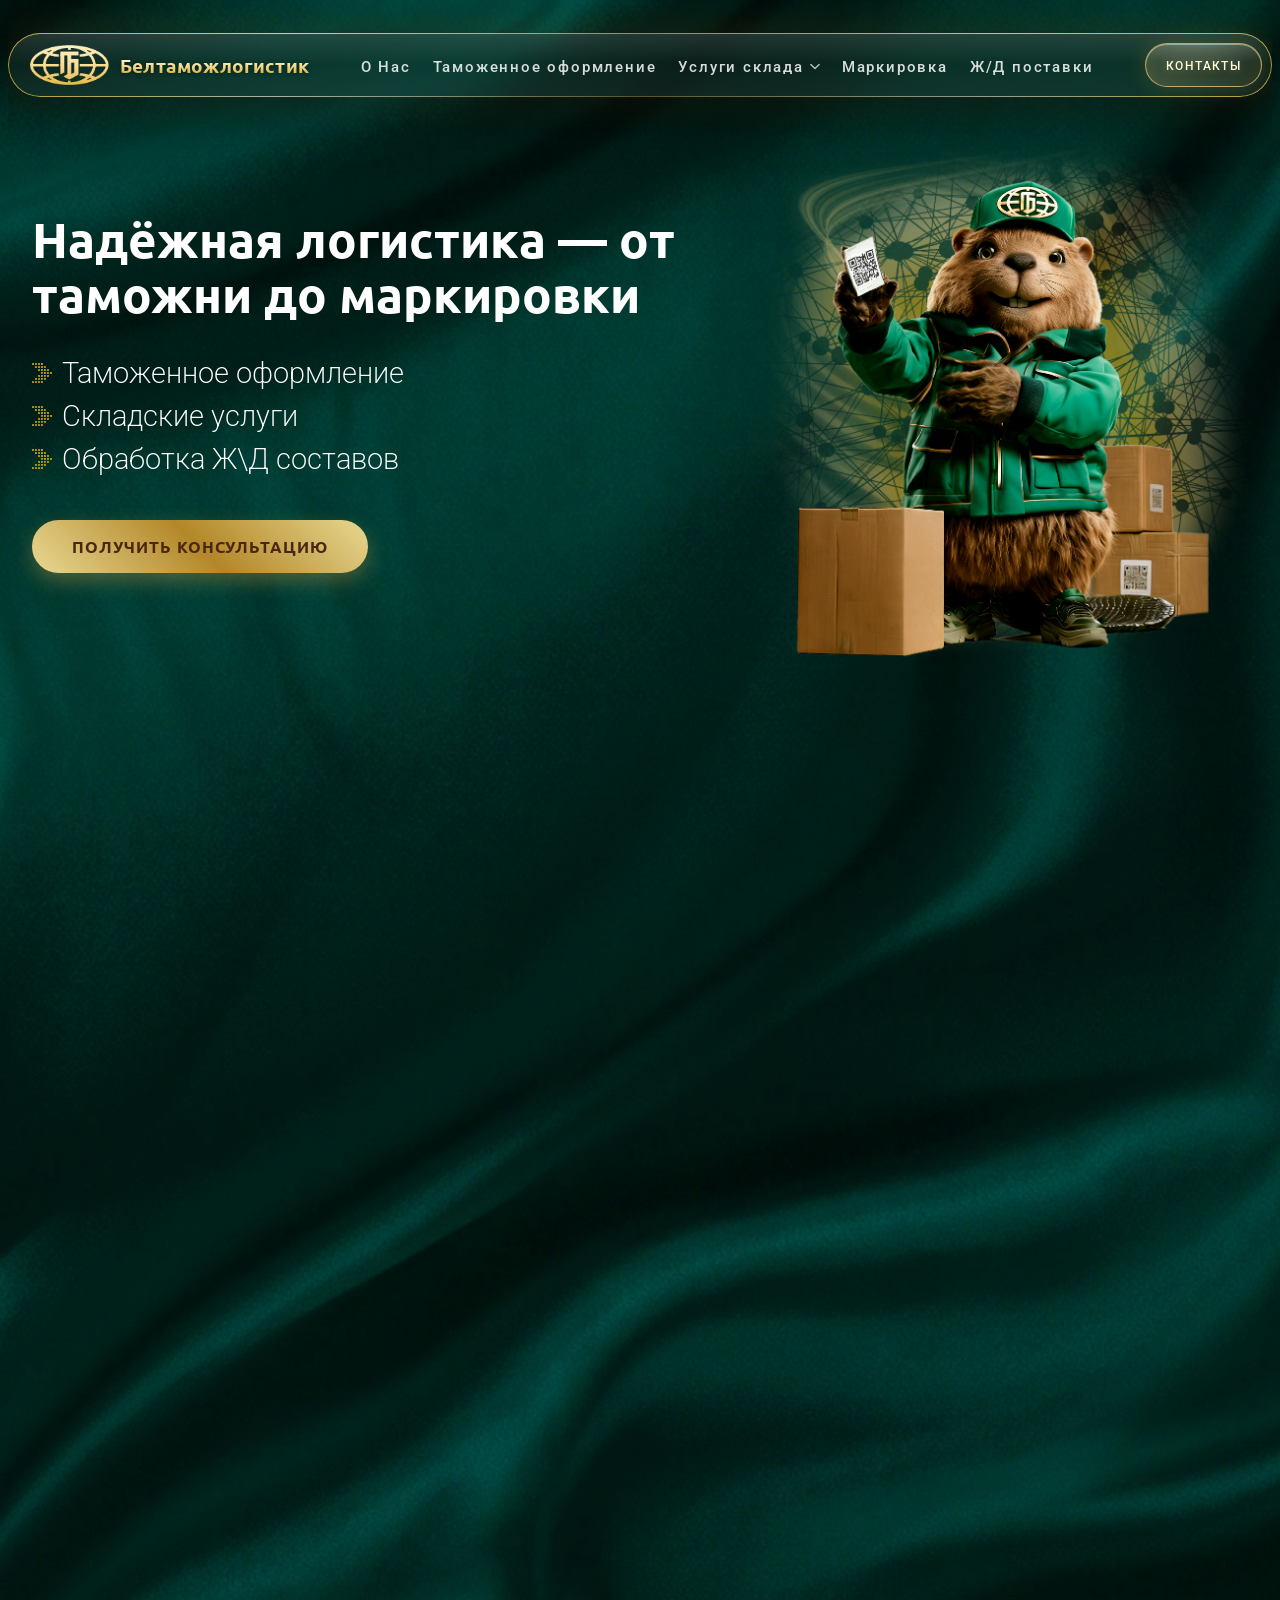
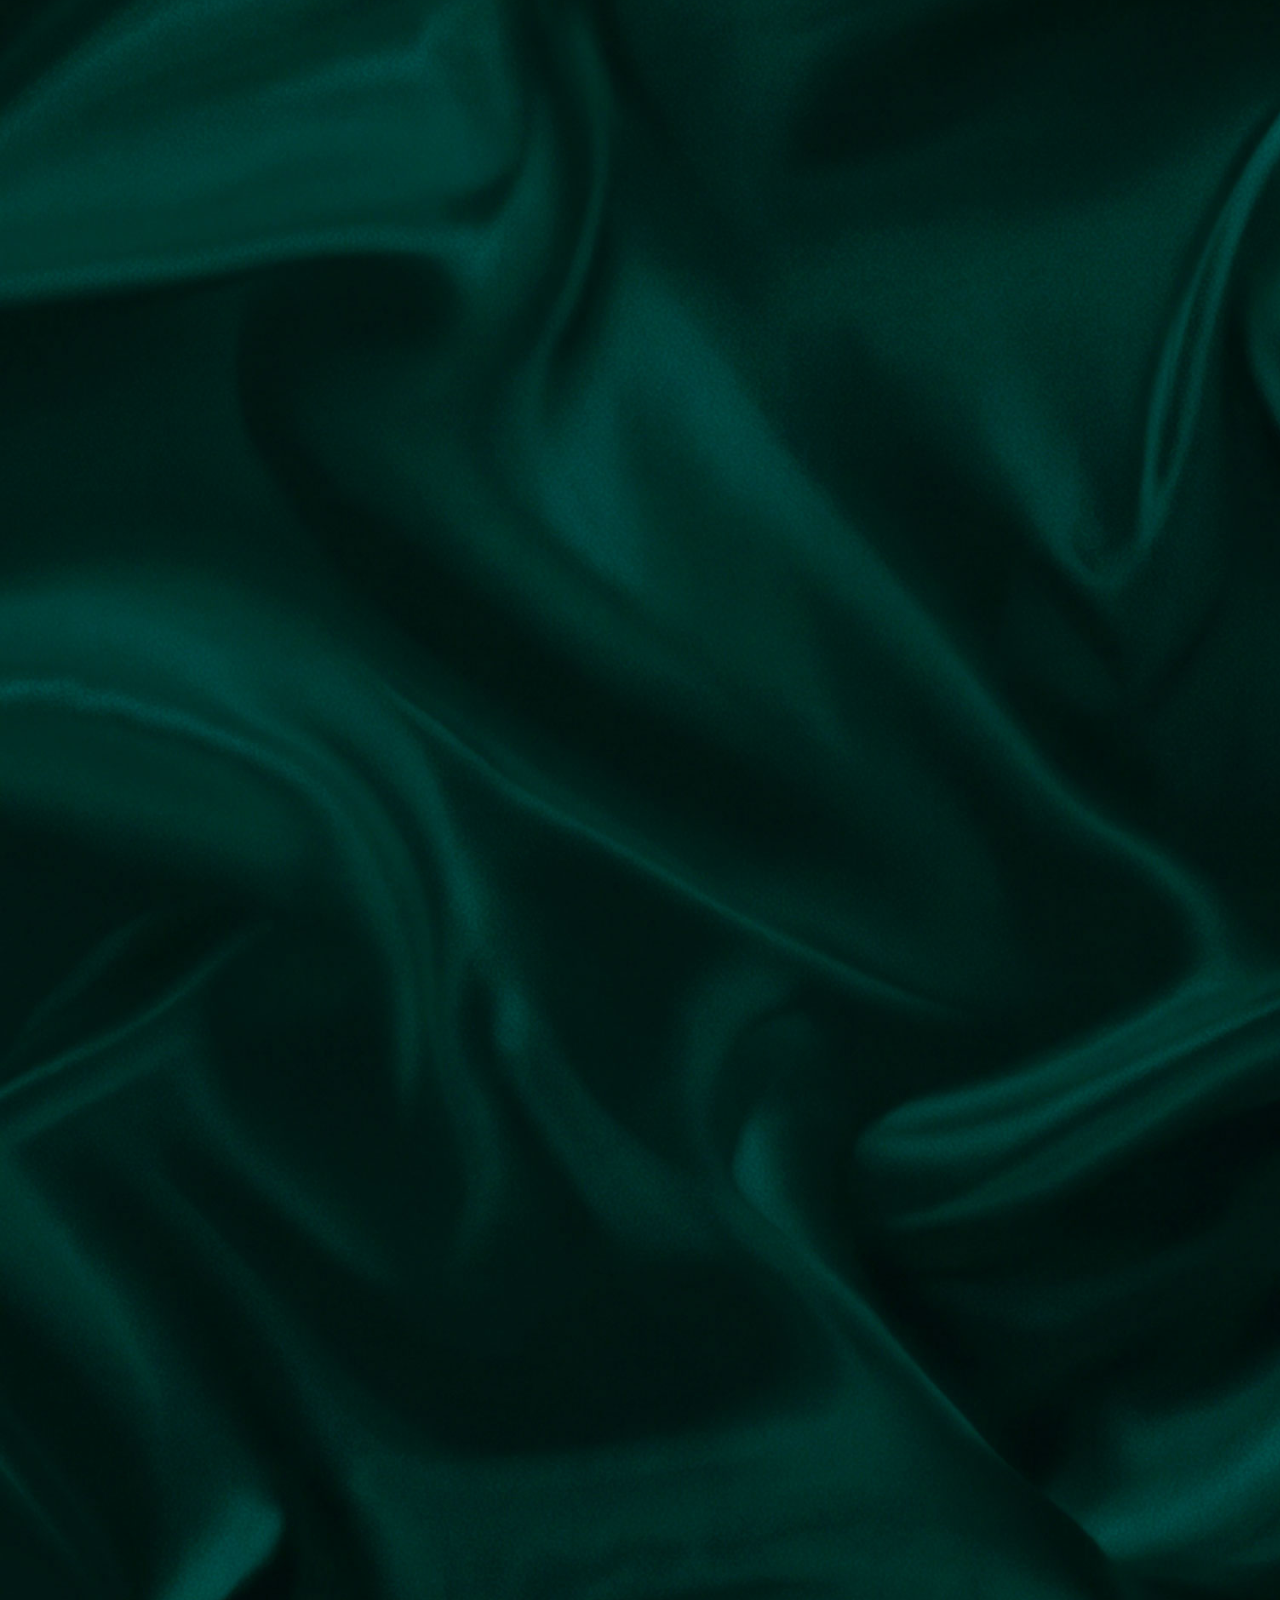
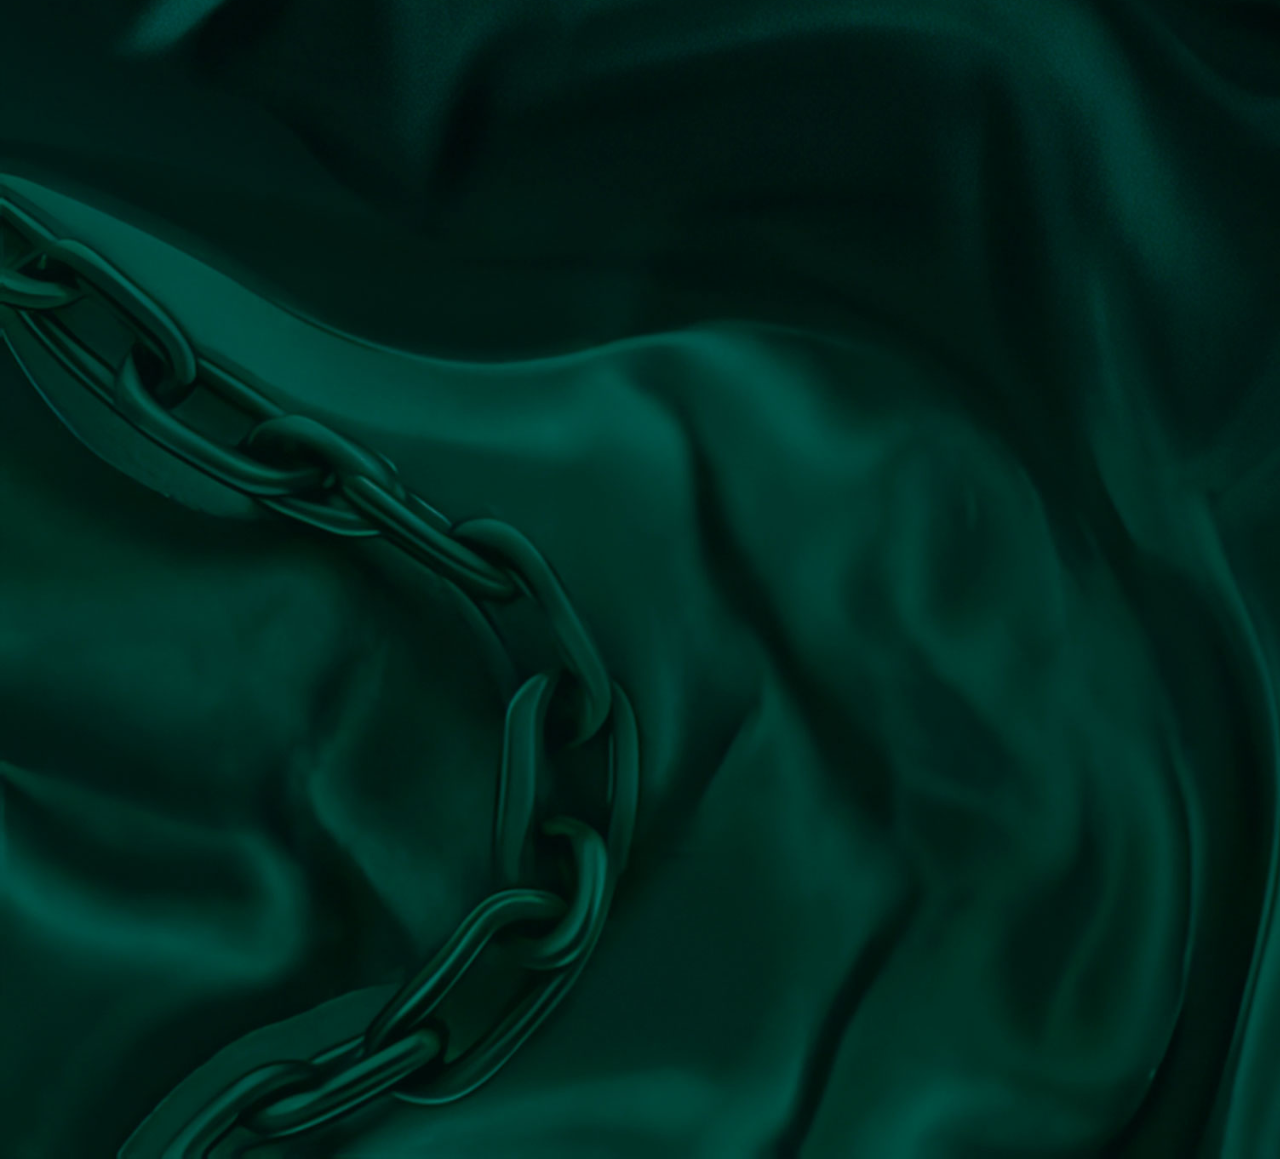
==== index.html @ dc42a89e "Update" ====
<!DOCTYPE html>
<html lang="ru">
<head>
    <meta charset="UTF-8">
    <meta name="viewport" content="width=device-width, initial-scale=1.0, maximum-scale=5.0">
    <title>Белтаможлогистик</title>

    <link rel="stylesheet" href="styles/style.css">
    <link rel="stylesheet" href="styles/media.css">
    <link rel="stylesheet" href="styles/responsive.css">
    <link rel="stylesheet" href="styles/alien_styles.css">
    <link rel="stylesheet" href="styles/contacts-modal.css">
    <link rel="stylesheet" href="libs/aos/aos.css">


</head>
<body>


<!--HEADER-->
<section class="header glass-header">
    <div class="header-container">
        <div class="header-logo">
            <a href="index.html">
                <img src="img/header_logo3.png" alt="Белтаможлогистик">
                <div class="brand-name">Белтаможлогистик</div>
            </a>
        </div>

        <nav class="header-menu-nav" id="headerNav">
            <a href="about/index.html" class="nav-item">О Нас</a>
            <a href="catalog/customsclearance/index.html" class="nav-item">Таможенное оформление</a>

            <div class="nav-dropdown">
                <a href="catalog/warehouse/index.html" class="nav-item nav-dropdown-trigger" aria-expanded="false">
                    <span class="nav-dropdown-text">Услуги склада</span>
                    <svg class="dropdown-arrow" viewBox="0 0 12 8" fill="none">
                        <path d="M1 1.5L6 6.5L11 1.5" stroke="currentColor" stroke-width="1.6" stroke-linecap="round" stroke-linejoin="round"/>
                    </svg>
                </a>
                <div class="dropdown-menu">
                    <a href="catalog/warehouse/index.html#svh-section" class="dropdown-link">
                        <div class="dd-info">
                            <span class="dd-title">Склад временного хранения</span>
<!--                            <span class="dd-sub">Таможенный контроль, досмотр, перецепка</span>-->
                        </div>
                    </a>
                    <a href="catalog/warehouse/index.html#soh-section" class="dropdown-link">
                        <div class="dd-info">
                            <span class="dd-title">Склад ответственного хранения</span>
<!--                            <span class="dd-sub">Ответственное хранение, WMS-учёт, 3PL</span>-->
                        </div>
                    </a>
                </div>
            </div>
            <a href="catalog/marking/index.html" class="nav-item">Маркировка</a>
            <a href="catalog/railway/index.html" class="nav-item">Ж/Д поставки</a>
        </nav>

        <div class="header-contacts">
            <button class="premium-gold-btn header-btn" type="button" data-open-contact-modal>
                <span>Контакты</span>
            </button>
        </div>
        <button class="burger" id="burgerBtn" type="button"
                aria-label="Открыть меню" aria-expanded="false" aria-controls="headerNav">
            <span></span><span></span><span></span>
        </button>
    </div>
</section>




<!--HERO-->
 <section class="hero">
     <div class="hero-container">
     <div class="hero-info">
         <div class="hero-info-title">
             Надёжная логистика — от таможни до маркировки
         </div>
         <div class="hero-info-text">
             <div class="hero-info-text-item">
                 <svg xmlns="http://www.w3.org/2000/svg" version="1.0" width="512.000000pt" height="512.000000pt" viewBox="0 0 512.000000 512.000000" preserveAspectRatio="xMidYMid meet">

                 <g transform="translate(0.000000,512.000000) scale(0.100000,-0.100000)" fill="#000000" stroke="none">
                     <path d="M185 5107 c-126 -50 -189 -155 -171 -283 11 -80 64 -151 142 -190 55 -27 165 -26 220 3 79 42 144 145 144 228 0 84 -66 187 -144 227 -48 25 -148 33 -191 15z"/>
                     <path d="M935 5104 c-138 -49 -204 -214 -141 -350 53 -114 188 -171 307 -129 144 51 209 203 148 345 -51 118 -192 178 -314 134z"/>
                     <path d="M1719 5107 c-60 -23 -105 -55 -131 -94 -90 -136 -45 -308 98 -379 55 -27 165 -26 220 3 79 42 144 145 144 228 0 83 -66 187 -144 227 -50 26 -139 33 -187 15z"/>
                     <path d="M2465 5104 c-140 -49 -206 -218 -139 -352 80 -160 296 -190 414 -56 45 52 62 99 62 171 1 174 -173 295 -337 237z"/>
                     <path d="M967 4339 c-118 -28 -196 -123 -197 -239 0 -77 14 -120 57 -170 95 -110 254 -121 363 -23 85 77 107 193 55 299 -49 101 -171 159 -278 133z"/>
                     <path d="M1743 4339 c-55 -10 -91 -30 -130 -71 -119 -124 -87 -320 66 -400 122 -64 269 -20 334 101 36 66 43 124 24 192 -37 126 -164 204 -294 178z"/>
                     <path d="M2497 4339 c-120 -29 -197 -123 -197 -244 0 -175 159 -293 332 -245 50 14 132 90 153 142 52 130 -10 280 -136 332 -49 20 -108 26 -152 15z"/>
                     <path d="M3247 4336 c-149 -41 -229 -201 -172 -344 21 -52 103 -128 153 -142 94 -26 204 2 264 66 66 70 88 195 49 279 -50 110 -179 172 -294 141z"/>
                     <path d="M1717 3576 c-183 -66 -236 -285 -101 -420 184 -184 492 -1 419 249 -39 135 -190 216 -318 171z"/>
                     <path d="M2478 3577 c-152 -48 -223 -219 -150 -358 83 -159 294 -186 411 -54 46 53 63 99 63 171 1 169 -165 291 -324 241z"/>
                     <path d="M3232 3575 c-188 -58 -237 -302 -88 -433 124 -109 323 -67 392 83 51 109 19 242 -75 310 -73 53 -146 66 -229 40z"/>
                     <path d="M4020 3575 c-102 -32 -173 -130 -172 -239 0 -72 17 -118 63 -171 117 -133 333 -103 413 57 54 109 23 244 -73 313 -73 54 -146 66 -231 40z"/>
                     <path d="M2480 2821 c-110 -34 -179 -128 -180 -244 0 -97 45 -175 127 -220 135 -72 294 -21 353 115 57 132 3 275 -125 334 -51 24 -124 30 -175 15z"/>
                     <path d="M3205 2807 c-134 -64 -185 -212 -119 -344 72 -143 244 -184 375 -89 118 87 133 271 31 379 -69 73 -197 97 -287 54z"/>
                     <path d="M3995 2807 c-98 -48 -147 -126 -147 -233 -1 -194 201 -310 375 -217 82 45 127 123 127 220 -1 141 -97 241 -240 250 -54 3 -74 0 -115 -20z"/>
                     <path d="M4755 2807 c-213 -102 -194 -407 31 -473 231 -67 416 198 274 394 -67 93 -203 128 -305 79z"/>
                     <path d="M1712 2041 c-76 -26 -109 -56 -147 -136 -56 -115 -11 -255 103 -322 40 -24 58 -28 122 -28 109 0 184 45 231 137 69 134 -6 309 -150 352 -69 20 -93 20 -159 -3z"/>
                     <path d="M2493 2050 c-51 -12 -118 -56 -146 -97 -37 -54 -47 -86 -47 -151 1 -185 190 -306 355 -228 97 46 147 125 147 232 1 163 -151 282 -309 244z"/>
                     <path d="M3230 2045 c-132 -42 -210 -209 -157 -336 38 -92 138 -159 237 -159 211 0 326 243 196 413 -57 74 -183 112 -276 82z"/>
                     <path d="M4020 2045 c-172 -55 -231 -283 -107 -414 46 -49 121 -81 187 -81 211 0 326 243 196 413 -57 74 -183 112 -276 82z"/>
                     <path d="M935 1284 c-138 -49 -204 -214 -141 -350 39 -84 134 -144 227 -144 109 0 221 87 244 190 44 202 -140 372 -330 304z"/>
                     <path d="M1717 1286 c-117 -43 -185 -144 -175 -260 15 -172 191 -283 346 -216 90 39 162 144 162 235 0 83 -66 187 -144 227 -51 26 -139 33 -189 14z"/>
                     <path d="M2467 1285 c-142 -53 -208 -218 -141 -353 80 -160 296 -190 414 -56 45 52 62 99 62 171 1 173 -175 296 -335 238z"/>
                     <path d="M3216 1280 c-98 -38 -159 -128 -158 -234 0 -71 17 -118 62 -170 153 -174 440 -63 440 169 0 181 -175 301 -344 235z"/>
                     <path d="M185 497 c-126 -50 -189 -155 -171 -283 11 -80 64 -151 142 -190 55 -27 165 -26 220 3 79 42 144 145 144 228 0 84 -66 187 -144 227 -48 25 -148 33 -191 15z"/>
                     <path d="M935 494 c-221 -78 -218 -403 4 -479 190 -64 370 104 326 305 -30 138 -193 223 -330 174z"/>
                     <path d="M1715 497 c-83 -33 -136 -87 -163 -166 -38 -109 14 -238 120 -296 69 -39 169 -42 234 -8 79 42 144 145 144 228 0 84 -66 187 -144 227 -48 25 -148 33 -191 15z"/>
                     <path d="M2465 495 c-221 -82 -218 -404 4 -480 94 -32 202 -5 266 67 49 54 67 101 67 173 0 139 -98 243 -237 251 -37 2 -76 -2 -100 -11z"/>
                 </g>
             </svg>
                 Таможенное оформление</div>
             <div class="hero-info-text-item">
                 <svg xmlns="http://www.w3.org/2000/svg" version="1.0" width="512.000000pt" height="512.000000pt" viewBox="0 0 512.000000 512.000000" preserveAspectRatio="xMidYMid meet">

                 <g transform="translate(0.000000,512.000000) scale(0.100000,-0.100000)" fill="#000000" stroke="none">
                     <path d="M185 5107 c-126 -50 -189 -155 -171 -283 11 -80 64 -151 142 -190 55 -27 165 -26 220 3 79 42 144 145 144 228 0 84 -66 187 -144 227 -48 25 -148 33 -191 15z"/>
                     <path d="M935 5104 c-138 -49 -204 -214 -141 -350 53 -114 188 -171 307 -129 144 51 209 203 148 345 -51 118 -192 178 -314 134z"/>
                     <path d="M1719 5107 c-60 -23 -105 -55 -131 -94 -90 -136 -45 -308 98 -379 55 -27 165 -26 220 3 79 42 144 145 144 228 0 83 -66 187 -144 227 -50 26 -139 33 -187 15z"/>
                     <path d="M2465 5104 c-140 -49 -206 -218 -139 -352 80 -160 296 -190 414 -56 45 52 62 99 62 171 1 174 -173 295 -337 237z"/>
                     <path d="M967 4339 c-118 -28 -196 -123 -197 -239 0 -77 14 -120 57 -170 95 -110 254 -121 363 -23 85 77 107 193 55 299 -49 101 -171 159 -278 133z"/>
                     <path d="M1743 4339 c-55 -10 -91 -30 -130 -71 -119 -124 -87 -320 66 -400 122 -64 269 -20 334 101 36 66 43 124 24 192 -37 126 -164 204 -294 178z"/>
                     <path d="M2497 4339 c-120 -29 -197 -123 -197 -244 0 -175 159 -293 332 -245 50 14 132 90 153 142 52 130 -10 280 -136 332 -49 20 -108 26 -152 15z"/>
                     <path d="M3247 4336 c-149 -41 -229 -201 -172 -344 21 -52 103 -128 153 -142 94 -26 204 2 264 66 66 70 88 195 49 279 -50 110 -179 172 -294 141z"/>
                     <path d="M1717 3576 c-183 -66 -236 -285 -101 -420 184 -184 492 -1 419 249 -39 135 -190 216 -318 171z"/>
                     <path d="M2478 3577 c-152 -48 -223 -219 -150 -358 83 -159 294 -186 411 -54 46 53 63 99 63 171 1 169 -165 291 -324 241z"/>
                     <path d="M3232 3575 c-188 -58 -237 -302 -88 -433 124 -109 323 -67 392 83 51 109 19 242 -75 310 -73 53 -146 66 -229 40z"/>
                     <path d="M4020 3575 c-102 -32 -173 -130 -172 -239 0 -72 17 -118 63 -171 117 -133 333 -103 413 57 54 109 23 244 -73 313 -73 54 -146 66 -231 40z"/>
                     <path d="M2480 2821 c-110 -34 -179 -128 -180 -244 0 -97 45 -175 127 -220 135 -72 294 -21 353 115 57 132 3 275 -125 334 -51 24 -124 30 -175 15z"/>
                     <path d="M3205 2807 c-134 -64 -185 -212 -119 -344 72 -143 244 -184 375 -89 118 87 133 271 31 379 -69 73 -197 97 -287 54z"/>
                     <path d="M3995 2807 c-98 -48 -147 -126 -147 -233 -1 -194 201 -310 375 -217 82 45 127 123 127 220 -1 141 -97 241 -240 250 -54 3 -74 0 -115 -20z"/>
                     <path d="M4755 2807 c-213 -102 -194 -407 31 -473 231 -67 416 198 274 394 -67 93 -203 128 -305 79z"/>
                     <path d="M1712 2041 c-76 -26 -109 -56 -147 -136 -56 -115 -11 -255 103 -322 40 -24 58 -28 122 -28 109 0 184 45 231 137 69 134 -6 309 -150 352 -69 20 -93 20 -159 -3z"/>
                     <path d="M2493 2050 c-51 -12 -118 -56 -146 -97 -37 -54 -47 -86 -47 -151 1 -185 190 -306 355 -228 97 46 147 125 147 232 1 163 -151 282 -309 244z"/>
                     <path d="M3230 2045 c-132 -42 -210 -209 -157 -336 38 -92 138 -159 237 -159 211 0 326 243 196 413 -57 74 -183 112 -276 82z"/>
                     <path d="M4020 2045 c-172 -55 -231 -283 -107 -414 46 -49 121 -81 187 -81 211 0 326 243 196 413 -57 74 -183 112 -276 82z"/>
                     <path d="M935 1284 c-138 -49 -204 -214 -141 -350 39 -84 134 -144 227 -144 109 0 221 87 244 190 44 202 -140 372 -330 304z"/>
                     <path d="M1717 1286 c-117 -43 -185 -144 -175 -260 15 -172 191 -283 346 -216 90 39 162 144 162 235 0 83 -66 187 -144 227 -51 26 -139 33 -189 14z"/>
                     <path d="M2467 1285 c-142 -53 -208 -218 -141 -353 80 -160 296 -190 414 -56 45 52 62 99 62 171 1 173 -175 296 -335 238z"/>
                     <path d="M3216 1280 c-98 -38 -159 -128 -158 -234 0 -71 17 -118 62 -170 153 -174 440 -63 440 169 0 181 -175 301 -344 235z"/>
                     <path d="M185 497 c-126 -50 -189 -155 -171 -283 11 -80 64 -151 142 -190 55 -27 165 -26 220 3 79 42 144 145 144 228 0 84 -66 187 -144 227 -48 25 -148 33 -191 15z"/>
                     <path d="M935 494 c-221 -78 -218 -403 4 -479 190 -64 370 104 326 305 -30 138 -193 223 -330 174z"/>
                     <path d="M1715 497 c-83 -33 -136 -87 -163 -166 -38 -109 14 -238 120 -296 69 -39 169 -42 234 -8 79 42 144 145 144 228 0 84 -66 187 -144 227 -48 25 -148 33 -191 15z"/>
                     <path d="M2465 495 c-221 -82 -218 -404 4 -480 94 -32 202 -5 266 67 49 54 67 101 67 173 0 139 -98 243 -237 251 -37 2 -76 -2 -100 -11z"/>
                 </g>
             </svg>
                 Складские услуги</div>
             <div class="hero-info-text-item">
                 <svg xmlns="http://www.w3.org/2000/svg" version="1.0" width="512.000000pt" height="512.000000pt" viewBox="0 0 512.000000 512.000000" preserveAspectRatio="xMidYMid meet">

                     <g transform="translate(0.000000,512.000000) scale(0.100000,-0.100000)" fill="#000000" stroke="none">
                         <path d="M185 5107 c-126 -50 -189 -155 -171 -283 11 -80 64 -151 142 -190 55 -27 165 -26 220 3 79 42 144 145 144 228 0 84 -66 187 -144 227 -48 25 -148 33 -191 15z"/>
                         <path d="M935 5104 c-138 -49 -204 -214 -141 -350 53 -114 188 -171 307 -129 144 51 209 203 148 345 -51 118 -192 178 -314 134z"/>
                         <path d="M1719 5107 c-60 -23 -105 -55 -131 -94 -90 -136 -45 -308 98 -379 55 -27 165 -26 220 3 79 42 144 145 144 228 0 83 -66 187 -144 227 -50 26 -139 33 -187 15z"/>
                         <path d="M2465 5104 c-140 -49 -206 -218 -139 -352 80 -160 296 -190 414 -56 45 52 62 99 62 171 1 174 -173 295 -337 237z"/>
                         <path d="M967 4339 c-118 -28 -196 -123 -197 -239 0 -77 14 -120 57 -170 95 -110 254 -121 363 -23 85 77 107 193 55 299 -49 101 -171 159 -278 133z"/>
                         <path d="M1743 4339 c-55 -10 -91 -30 -130 -71 -119 -124 -87 -320 66 -400 122 -64 269 -20 334 101 36 66 43 124 24 192 -37 126 -164 204 -294 178z"/>
                         <path d="M2497 4339 c-120 -29 -197 -123 -197 -244 0 -175 159 -293 332 -245 50 14 132 90 153 142 52 130 -10 280 -136 332 -49 20 -108 26 -152 15z"/>
                         <path d="M3247 4336 c-149 -41 -229 -201 -172 -344 21 -52 103 -128 153 -142 94 -26 204 2 264 66 66 70 88 195 49 279 -50 110 -179 172 -294 141z"/>
                         <path d="M1717 3576 c-183 -66 -236 -285 -101 -420 184 -184 492 -1 419 249 -39 135 -190 216 -318 171z"/>
                         <path d="M2478 3577 c-152 -48 -223 -219 -150 -358 83 -159 294 -186 411 -54 46 53 63 99 63 171 1 169 -165 291 -324 241z"/>
                         <path d="M3232 3575 c-188 -58 -237 -302 -88 -433 124 -109 323 -67 392 83 51 109 19 242 -75 310 -73 53 -146 66 -229 40z"/>
                         <path d="M4020 3575 c-102 -32 -173 -130 -172 -239 0 -72 17 -118 63 -171 117 -133 333 -103 413 57 54 109 23 244 -73 313 -73 54 -146 66 -231 40z"/>
                         <path d="M2480 2821 c-110 -34 -179 -128 -180 -244 0 -97 45 -175 127 -220 135 -72 294 -21 353 115 57 132 3 275 -125 334 -51 24 -124 30 -175 15z"/>
                         <path d="M3205 2807 c-134 -64 -185 -212 -119 -344 72 -143 244 -184 375 -89 118 87 133 271 31 379 -69 73 -197 97 -287 54z"/>
                         <path d="M3995 2807 c-98 -48 -147 -126 -147 -233 -1 -194 201 -310 375 -217 82 45 127 123 127 220 -1 141 -97 241 -240 250 -54 3 -74 0 -115 -20z"/>
                         <path d="M4755 2807 c-213 -102 -194 -407 31 -473 231 -67 416 198 274 394 -67 93 -203 128 -305 79z"/>
                         <path d="M1712 2041 c-76 -26 -109 -56 -147 -136 -56 -115 -11 -255 103 -322 40 -24 58 -28 122 -28 109 0 184 45 231 137 69 134 -6 309 -150 352 -69 20 -93 20 -159 -3z"/>
                         <path d="M2493 2050 c-51 -12 -118 -56 -146 -97 -37 -54 -47 -86 -47 -151 1 -185 190 -306 355 -228 97 46 147 125 147 232 1 163 -151 282 -309 244z"/>
                         <path d="M3230 2045 c-132 -42 -210 -209 -157 -336 38 -92 138 -159 237 -159 211 0 326 243 196 413 -57 74 -183 112 -276 82z"/>
                         <path d="M4020 2045 c-172 -55 -231 -283 -107 -414 46 -49 121 -81 187 -81 211 0 326 243 196 413 -57 74 -183 112 -276 82z"/>
                         <path d="M935 1284 c-138 -49 -204 -214 -141 -350 39 -84 134 -144 227 -144 109 0 221 87 244 190 44 202 -140 372 -330 304z"/>
                         <path d="M1717 1286 c-117 -43 -185 -144 -175 -260 15 -172 191 -283 346 -216 90 39 162 144 162 235 0 83 -66 187 -144 227 -51 26 -139 33 -189 14z"/>
                         <path d="M2467 1285 c-142 -53 -208 -218 -141 -353 80 -160 296 -190 414 -56 45 52 62 99 62 171 1 173 -175 296 -335 238z"/>
                         <path d="M3216 1280 c-98 -38 -159 -128 -158 -234 0 -71 17 -118 62 -170 153 -174 440 -63 440 169 0 181 -175 301 -344 235z"/>
                         <path d="M185 497 c-126 -50 -189 -155 -171 -283 11 -80 64 -151 142 -190 55 -27 165 -26 220 3 79 42 144 145 144 228 0 84 -66 187 -144 227 -48 25 -148 33 -191 15z"/>
                         <path d="M935 494 c-221 -78 -218 -403 4 -479 190 -64 370 104 326 305 -30 138 -193 223 -330 174z"/>
                         <path d="M1715 497 c-83 -33 -136 -87 -163 -166 -38 -109 14 -238 120 -296 69 -39 169 -42 234 -8 79 42 144 145 144 228 0 84 -66 187 -144 227 -48 25 -148 33 -191 15z"/>
                         <path d="M2465 495 c-221 -82 -218 -404 4 -480 94 -32 202 -5 266 67 49 54 67 101 67 173 0 139 -98 243 -237 251 -37 2 -76 -2 -100 -11z"/>
                     </g>
                 </svg>
                 Обработка Ж\Д составов</div>


         </div>
         <div class="hero-info-button">
             <button class="premium-gold-btn header-btn" type="button" data-open-contact-modal-hero>
                 <span>Получить консультацию</span>
             </button>
         </div>

     </div>
     <div class="hero-render">
         <div class="hero-render-wrapper">
             <img src="img/mascott2.png" alt="">
         </div>


     </div>
     </div>
 </section>





<!--CATALOG-->
<section class="catalog" id="catalog" data-aos="fade-up">
    <div class="catalog-container">
        <div class="section-header" data-parallax-header>
            <div class="header-glow" data-parallax-speed="0.18"></div>

            <span class="header-watermark" data-parallax-speed="-0.12" aria-hidden="true">
    BT LOGISTIK
  </span>

            <div class="header-content" data-parallax-speed="0.04">
                <h2 class="section-title">
                    Наши <span class="title-accent">услуги</span>
                </h2>
                <div class="section-divider">
                    <span class="divider-diamond"></span>
                </div>
            </div>
        </div>

        <div class="catalog-items">

            <!-- КАРТОЧКА 01: ТАМОЖЕННОЕ ОФОРМЛЕНИЕ -->
            <article class="catalog-item glass-card" data-aos="fade-down-right">
                <div class="catalog-card-body">
                    <h3 class="catalog-item-title gold-text">Таможенное оформление</h3>
                    <p class="catalog-card-desc">
                        Полный цикл декларирования импорта, экспорта и транзита. Подбор кодов ТН ВЭД, расчёт платежей и выпуск «день в день» для резидентов РБ и РФ.
                    </p>
                </div>

                <div class="catalog-item-img">
                    <img src="img/catalog_1.png" alt="Таможенное оформление грузов">
                </div>

                <div class="catalog-card-footer">
                    <div class="catalog-card-metric">
                        <strong>от 2 часов</strong>
                        <span>среднее время выпуска ДТ</span>
                    </div>
                    <a class="catalog-item-action premium-gold-btn" href="catalog/customsclearance/index.html">
                        <span>
                            Подробнее
                            <svg xmlns="http://www.w3.org/2000/svg" width="12pt" height="12pt" viewBox="0 0 512 512">
                                <g transform="translate(0,512) scale(0.1,-0.1)">
                                    <path d="M1400 5098 c-44 -17 -77 -44 -171 -137 -144 -143 -163 -177 -164 -286 0 -58 5 -91 19 -120 13 -27 333 -355 995 -1018 l976 -977 -977 -978 c-760 -760 -982 -987 -997 -1022 -14 -30 -21 -67 -21 -110 0 -103 29 -153 168 -291 98 -97 127 -119 175 -137 73 -28 131 -28 204 -1 56 20 108 71 1230 1193 1297 1296 1223 1214 1223 1346 0 132 74 50 -1223 1346 -1123 1123 -1174 1173 -1230 1193 -72 26 -136 26 -207 -1z"/>
                                </g>
                            </svg>
                        </span>
                    </a>
                </div>
            </article>


            <!-- КАРТОЧКА 02: УСЛУГИ СКЛАДА (СВХ И СОХ) -->
            <article class="catalog-item glass-card" data-aos="fade-down-left">
                <div class="catalog-card-body">
                    <h3 class="catalog-item-title gold-text">Услуги склада (СВХ / СОХ)</h3>
                    <p class="catalog-card-desc">
                        Размещение транспорта в ЗТК, перецепка и перевалка под таможенным контролем, а также коммерческое ответственное хранение с адресным WMS-учётом.
                    </p>
                </div>

                <div class="catalog-item-img">
                    <img src="img/catalog_2_1.png" alt="Услуги склада СВХ и СОХ">
                </div>

                <div class="catalog-card-footer">
                    <div class="catalog-card-metric">
                        <strong>24 / 7</strong>
                        <span>приём фур и вагонов в ЗТК</span>
                    </div>
                    <a class="catalog-item-action premium-gold-btn" href="catalog/warehouse/index.html">
                        <span>
                            Подробнее
                            <svg xmlns="http://www.w3.org/2000/svg" width="12pt" height="12pt" viewBox="0 0 512 512">
                                <g transform="translate(0,512) scale(0.1,-0.1)">
                                    <path d="M1400 5098 c-44 -17 -77 -44 -171 -137 -144 -143 -163 -177 -164 -286 0 -58 5 -91 19 -120 13 -27 333 -355 995 -1018 l976 -977 -977 -978 c-760 -760 -982 -987 -997 -1022 -14 -30 -21 -67 -21 -110 0 -103 29 -153 168 -291 98 -97 127 -119 175 -137 73 -28 131 -28 204 -1 56 20 108 71 1230 1193 1297 1296 1223 1214 1223 1346 0 132 74 50 -1223 1346 -1123 1123 -1174 1173 -1230 1193 -72 26 -136 26 -207 -1z"/>
                                </g>
                            </svg>
                        </span>
                    </a>
                </div>
            </article>


            <!-- КАРТОЧКА 03: МАРКИРОВКА ТОВАРОВ -->
            <article class="catalog-item glass-card" data-aos="fade-up-right">
                <div class="catalog-card-body">
                    <h3 class="catalog-item-title gold-text">Маркировка товара</h3>
                    <p class="catalog-card-desc">
                        Полный цикл промышленной маркировки импортных грузов. Интеграция с системами «Электронный знак» (РБ) и «Честный ЗНАК» (РФ).
                    </p>
                </div>

                <div class="catalog-item-img">
                    <img src="img/catalog_3.png" alt="Маркировка товаров DataMatrix и УКЗ">
                </div>

                <div class="catalog-card-footer">
                    <div class="catalog-card-metric">
                        <strong>до 50 000 шт.</strong>
                        <span>производительность в сутки</span>
                    </div>
                    <a class="catalog-item-action premium-gold-btn" href="catalog/marking/index.html">
                        <span>
                            Подробнее
                            <svg xmlns="http://www.w3.org/2000/svg" width="12pt" height="12pt" viewBox="0 0 512 512">
                                <g transform="translate(0,512) scale(0.1,-0.1)">
                                    <path d="M1400 5098 c-44 -17 -77 -44 -171 -137 -144 -143 -163 -177 -164 -286 0 -58 5 -91 19 -120 13 -27 333 -355 995 -1018 l976 -977 -977 -978 c-760 -760 -982 -987 -997 -1022 -14 -30 -21 -67 -21 -110 0 -103 29 -153 168 -291 98 -97 127 -119 175 -137 73 -28 131 -28 204 -1 56 20 108 71 1230 1193 1297 1296 1223 1214 1223 1346 0 132 74 50 -1223 1346 -1123 1123 -1174 1173 -1230 1193 -72 26 -136 26 -207 -1z"/>
                                </g>
                            </svg>
                        </span>
                    </a>
                </div>
            </article>


            <!-- КАРТОЧКА 04: ОБРАБОТКА Ж/Д ПОСТАВОК -->
            <article class="catalog-item glass-card" data-aos="fade-up-left">
                <div class="catalog-card-body">
                    <h3 class="catalog-item-title gold-text">Обработка Ж/Д поставок</h3>
                    <p class="catalog-card-desc">
                        Приём вагонов и контейнеров напрямую в зону таможенного контроля к рампе склада. Выгрузка, таможенное оформление, маркировка DataMatrix/УКЗ и размещение на склад на одной площадке.
                    </p>
                </div>

                <div class="catalog-item-img">
                    <img src="img/catalog_4.png" alt="Обработка Ж/Д поставок">
                </div>

                <div class="catalog-card-footer">
                    <div class="catalog-card-metric">
                        <strong>0 BYN</strong>
                        <span>за автовывоз контейнера со станции</span>
                    </div>
                    <a class="catalog-item-action premium-gold-btn" href="catalog/railway/index.html">
                        <span>
                            Подробнее
                            <svg xmlns="http://www.w3.org/2000/svg" width="12pt" height="12pt" viewBox="0 0 512 512">
                                <g transform="translate(0,512) scale(0.1,-0.1)">
                                    <path d="M1400 5098 c-44 -17 -77 -44 -171 -137 -144 -143 -163 -177 -164 -286 0 -58 5 -91 19 -120 13 -27 333 -355 995 -1018 l976 -977 -977 -978 c-760 -760 -982 -987 -997 -1022 -14 -30 -21 -67 -21 -110 0 -103 29 -153 168 -291 98 -97 127 -119 175 -137 73 -28 131 -28 204 -1 56 20 108 71 1230 1193 1297 1296 1223 1214 1223 1346 0 132 74 50 -1223 1346 -1123 1123 -1174 1173 -1230 1193 -72 26 -136 26 -207 -1z"/>
                                </g>
                            </svg>
                        </span>
                    </a>
                </div>
            </article>

        </div>
    </div>
</section>






<!--GLOBE-->
 <section class="advantages-section" id="advSection" data-aos="fade-up">
     <div class="section-header" data-parallax-header>
         <div class="header-glow" data-parallax-speed="0.18"></div>

         <span class="header-watermark" data-parallax-speed="-0.12" aria-hidden="true">
    BT LOGISTIK
  </span>

         <div class="header-content" data-parallax-speed="0.04">
             <h2 class="section-title" data-aos="zoom-in">
                 Почему выбирают <span class="title-accent">НАС</span>
             </h2>
             <div class="section-divider">
                 <span class="divider-diamond"></span>
             </div>
         </div>
     </div>







     <div class="scene" id="orbitScene">
         <div class="orbit-ring"></div>

         <!-- Центральный глобус -->
         <div class="globe-wrapper">
             <div class="golden-threads" id="goldenThreads">
                 <div class="thread t1"></div>
                 <div class="thread t2"></div>
                 <div class="thread t3"></div>
                 <div class="thread t4"></div>
             </div>

             <div class="globe-sphere" id="globeSphere">
                 <div class="globe-texture" id="globeTexture">
                     <img src="img/globe2.png" alt="">
                 </div>
                 <div class="globe-shade"></div>
             </div>
         </div>

         <!-- Вращающиеся карточки -->
         <div class="carousel" id="carousel">
             <div class="adv-card active" data-index="0">
                 <div class="card-num">1</div>
                 <div class="card-content">
                     <h3>Удобное таможенное оформление</h3>
                     <p>Сопровождаем процесс на всех этапах, помогаем клиентам соблюдать требования законодательства, оптимизировать сроки прохождения таможни и сократить затраты.</p>
                 </div>
             </div>

             <div class="adv-card" data-index="1">
                 <div class="card-num">2</div>
                 <div class="card-content">
                     <h3>Профессиональные складские услуги</h3>
                     <p>Организуем хранение и обработку грузов как под таможенным контролем, так и в свободном обращении. Склады оснащены системой видеонаблюдения, WMS-системой учёта и современным оборудованием.</p>
                 </div>
             </div>

             <div class="adv-card" data-index="2">
                 <div class="card-num">3</div>
                 <div class="card-content">
                     <h3>Оперативная и выгодная маркировка</h3>
                     <p>Обеспечиваем маркировку товаров в соответствии с требованиями законодательства. Услуга оказывается как на складе ответственного хранения, так и на таможенном складе.</p>
                 </div>
             </div>

             <div class="adv-card" data-index="3">
                 <div class="card-num">4</div>
                 <div class="card-content">
                     <h3>Наличие Ж/Д путей в зоне таможенного контроля</h3>
                     <p>Наличие железнодорожных путей на территории ЗТК позволяет принимать вагоны и контейнера напрямую, сокращать затраты на перегрузку и таможенное оформление.</p>
                 </div>
             </div>
         </div>
     </div>

     <!-- Пагинация -->
     <div class="controls-panel">
         <div class="pagination" id="paginationBar">
             <button class="pag-btn" id="prevBtn" title="Предыдущее преимущество">❮</button>
             <div class="pag-dots" id="pagDots">
                 <span class="dot active" data-index="0"></span>
                 <span class="dot" data-index="1"></span>
                 <span class="dot" data-index="2"></span>
                 <span class="dot" data-index="3"></span>
             </div>
             <button class="pag-btn" id="nextBtn" title="Следующее преимущество">❯</button>
         </div>
     </div>
 </section>







<!-- CALCULATOR-->
<!-- ================= БЛОК РАСЧЕТА СТОИМОСТИ (БЕЗ ОТКРЫТЫХ ТАРИФОВ + БЫСТРЫЙ НАБОР) ================= -->
<!-- ================= БЛОК РАСЧЕТА СТОИМОСТИ ================= -->
<section class="calc-section" id="calculator" data-aos="fade-up">
    <div class="container">
        <div class="section-header" data-parallax-header>
            <div class="header-glow" data-parallax-speed="0.18"></div>
            <span class="header-watermark" data-parallax-speed="-0.12" aria-hidden="true">BT LOGISTIK</span>
            <div class="header-content" data-parallax-speed="0.04">
                <h2 class="section-title">
                    Калькулятор <span class="title-accent">стоимости</span>
                </h2>
                <div class="section-divider">
                    <span class="divider-diamond"></span>
                </div>
            </div>
        </div>

        <p class="section-subtitle">Выберите направление и укажите объём партии для мгновенного расчёта</p>

        <div class="glass-card calc-card">
            <form id="costCalcForm" class="calc-grid" onsubmit="return false;">

                <!-- ЛЕВАЯ КОЛОНКА: ПАРАМЕТРЫ -->
                <div class="calc-inputs">

                    <!-- ШАГ 1: Выбор типа услуги -->
                    <div class="form-group">
                        <label class="form-label">
                            <span class="calc-step-badge">1</span>
                            Выберите направление услуги
                        </label>
                        <div class="service-pills" id="servicePills" role="radiogroup" aria-label="Направление услуги">
                            <button type="button" class="pill-btn active" data-service="svh">
                                <svg width="18" height="18" viewBox="0 0 24 24" fill="none" stroke="currentColor" stroke-width="1.8" stroke-linecap="round" stroke-linejoin="round"><path d="M3 21h18"/><path d="M5 21V8l7-5 7 5v13"/><path d="M9 21v-6h6v6"/></svg>
                                <span>Услуги склада / СВХ</span>
                            </button>
                            <button type="button" class="pill-btn" data-service="soh">
                                <svg width="18" height="18" viewBox="0 0 24 24" fill="none" stroke="currentColor" stroke-width="1.8" stroke-linecap="round" stroke-linejoin="round"><path d="M21 16V8a2 2 0 0 0-1-1.73l-7-4a2 2 0 0 0-2 0l-7 4A2 2 0 0 0 3 8v8a2 2 0 0 0 1 1.73l7 4a2 2 0 0 0 2 0l7-4A2 2 0 0 0 21 16z"/><polyline points="3.27 6.96 12 12.01 20.73 6.96"/><line x1="12" y1="22.08" x2="12" y2="12"/></svg>
                                <span>Услуги склада / СОХ</span>
                            </button>
                            <button type="button" class="pill-btn" data-service="marking">
                                <svg width="18" height="18" viewBox="0 0 24 24" fill="none" stroke="currentColor" stroke-width="1.8" stroke-linecap="round" stroke-linejoin="round"><rect x="3" y="3" width="7" height="7"/><rect x="14" y="3" width="7" height="7"/><rect x="14" y="14" width="7" height="7"/><rect x="3" y="14" width="7" height="7"/></svg>
                                <span>Маркировка (УКЗ / DataMatrix)</span>
                            </button>
                        </div>
                    </div>

                    <!-- ШАГ 2 (СКЛАД СВХ / СОХ): Паллеты (1..26) и Дни (безлимит) -->
                    <div class="calc-mode-panel is-visible" id="calcWarehousePanel">
                        <label class="form-label">
                            <span class="calc-step-badge">2</span>
                            Параметры складского хранения
                        </label>
                        <div class="form-row-2col">

                            <!-- Кол-во паллет: шаг -1 / +1 -->
                            <div class="form-group">
                                <div class="calc-label-row">
                                    <label class="calc-sublabel" for="calcPallets">Количество паллет</label>
<!--                                    <span class="calc-limit-hint">макс. 26 шт.</span>-->
                                </div>
                                <div class="calc-stepper-box">
                                    <button type="button" class="calc-step-btn" data-step-target="calcPallets" data-step-delta="-1" aria-label="Уменьшить на 1">−</button>
                                    <div class="calc-input-wrap">
                                        <input type="number" id="calcPallets" class="glass-input calc-stepper-input" value="3" min="1" max="26" step="1" inputmode="numeric">
                                        <span class="calc-input-unit">шт.</span>
                                    </div>
                                    <button type="button" class="calc-step-btn" data-step-target="calcPallets" data-step-delta="1" aria-label="Увеличить на 1">+</button>
                                </div>
                            </div>

                            <!-- Срок хранения: шаг -1 / +1 -->
                            <div class="form-group">
                                <div class="calc-label-row">
                                    <label class="calc-sublabel" for="calcDays">Срок хранения</label>
<!--                                    <span class="calc-limit-hint">в сутках</span>-->
                                </div>
                                <div class="calc-stepper-box">
                                    <button type="button" class="calc-step-btn" data-step-target="calcDays" data-step-delta="-1" aria-label="Уменьшить на 1">−</button>
                                    <div class="calc-input-wrap">
                                        <input type="number" id="calcDays" class="glass-input calc-stepper-input" value="4" min="1" step="1" inputmode="numeric">
                                        <span class="calc-input-unit">дн.</span>
                                    </div>
                                    <button type="button" class="calc-step-btn" data-step-target="calcDays" data-step-delta="1" aria-label="Увеличить на 1">+</button>
                                </div>
                            </div>

                        </div>
                    </div>

                    <!-- ШАГ 2 (МАРКИРОВКА): Категория товара и Кол-во кодов (шаг -100 / +100) -->
                    <div class="calc-mode-panel" id="calcMarkingPanel" hidden>
                        <label class="form-label">
                            <span class="calc-step-badge">02</span>
                            Параметры партии на маркировку
                        </label>
                        <div class="form-row-2col">

                            <div class="form-group">
                                <div class="calc-label-row">
                                    <label class="calc-sublabel" for="calcMarkingCategory">Категория товара</label>
                                </div>
                                <div class="calc-input-wrap">
                                    <span class="calc-input-icon">
                                        <svg width="17" height="17" viewBox="0 0 24 24" fill="none" stroke="currentColor" stroke-width="1.8"><path d="M20.59 13.41l-7.17 7.17a2 2 0 0 1-2.83 0L2 12V2h10l8.59 8.59a2 2 0 0 1 0 2.82z"/><line x1="7" y1="7" x2="7.01" y2="7"/></svg>
                                    </span>
                                    <select id="calcMarkingCategory" class="glass-input calc-icon-select">
                                        <option value="clothing" data-name="одежда / обувь">Одежда и обувь</option>
                                        <option value="bottled" data-name="бутылированная продукция" selected>Бутылированная продукция</option>
                                        <option value="fmcg" data-name="товары народного потребления">Товары народного потребления</option>
                                        <option value="oversized" data-name="крупногабаритный груз">Крупногабаритный груз</option>
                                    </select>
                                </div>
                            </div>

                            <!-- Кол-во DataMatrix: шаг -100 / +100 (10..50 000 шт) -->
                            <div class="form-group">
                                <div class="calc-label-row">
                                    <label class="calc-sublabel" for="calcMarkingQty">Количество DataMatrix *</label>
<!--                                    <span class="calc-limit-hint">10 – 50 000 шт.</span>-->
                                </div>
                                <div class="calc-stepper-box">
                                    <button type="button" class="calc-step-btn" data-step-target="calcMarkingQty" data-step-delta="-100" aria-label="Уменьшить на 100">−</button>
                                    <div class="calc-input-wrap">
                                        <input type="number" id="calcMarkingQty" class="glass-input calc-stepper-input" value="1000" min="1" max="50000" step="100" inputmode="numeric">
                                        <span class="calc-input-unit">шт.</span>
                                    </div>
                                    <button type="button" class="calc-step-btn" data-step-target="calcMarkingQty" data-step-delta="100" aria-label="Увеличить на 100">+</button>
                                </div>
                            </div>

                        </div>

                        <div class="calc-marking-tariff-badge">
                            <span class="tariff-star">*</span>
                            <span>Тариф включает распечатку, нанесение и увязку</span>
                        </div>
                    </div>

                    <!-- ШАГ 3: Дополнительные опции -->
                    <div class="form-group" style="margin-top: 6px;">
                        <label class="form-label">
                            <span class="calc-step-badge">3</span>
                            Дополнительные опции
                        </label>
                        <div class="toggles-row">
                            <label class="toggle-item">
                                <input type="checkbox" id="optExpress">
                                <span class="toggle-slider"></span>
                                <span class="toggle-text">Экспресс-обработка</span>
                            </label>

                            <label class="toggle-item" id="manualUnloadWrap">
                                <input type="checkbox" id="optManualUnload">
                                <span class="toggle-slider"></span>
                                <span class="toggle-text">Ручная выгрузка</span>
                            </label>
                        </div>
                    </div>

                </div>

                <!-- ПРАВАЯ КОЛОНКА: ИТОГ И КНОПКА "НАЧАТЬ РАБОТУ" -->
                <div class="calc-summary">
                    <div class="summary-box">
                        <div class="summary-top-meta">
                            <span class="summary-service-tag" id="summaryServiceTag">Услуги склада / СВХ</span>
                            <span class="summary-caption">Ориентировочная стоимость:</span>
                        </div>

                        <div class="summary-formula" id="summarySpecs">
                            3 шт. (паллет) • 4 дн. хранения
                        </div>

                        <div class="summary-price">
                            <span class="summary-tilde">~</span>
                            <span id="calcTotalValue">27</span>
                            <span class="currency">
                            <svg xmlns="http://www.w3.org/2000/svg" viewBox="0 0 13 14" width="25" height="25">
  <path d="M2.35 0v9.33H.09v1.31h2.26v3.36h5.48c1.5 0 2.56-.2 3.19-.59.62-.39 1.09-.88 1.4-1.5.32-.61.48-1.28.48-1.98 0-.87-.22-1.63-.66-2.28-.44-.65-1.02-1.1-1.75-1.33-.73-.24-1.71-.35-2.94-.35H4.21v-4.3H11.43V0H2.35zm1.86 7.57h2.47c1.23 0 2.1.06 2.61.19.5.13.9.38 1.19.77.29.39.43.87.43 1.45 0 .82-.25 1.43-.75 1.84-.5.4-1.25.61-2.24.61H4.21v-1.77H7.5V9.33H4.21V7.57z"/>
</svg>

                            </span>
                        </div>

                        <p class="summary-note" id="summaryNote">
                            Нажмите «Начать работу», чтобы согласовать поставку со специалистом. Расчёт является предварительным.
                        </p>

                        <button type="button" class="gold-btn calc-submit-btn" id="startWorkBtn">
                            <span>НАЧАТЬ РАБОТУ</span>
                            <svg width="18" height="18" viewBox="0 0 24 24" fill="none" stroke="currentColor" stroke-width="2.2" stroke-linecap="round" stroke-linejoin="round"><path d="M5 12h14"/><path d="m12 5 7 7-7 7"/></svg>
                        </button>
                    </div>
                </div>

            </form>
        </div>
    </div>
</section>





 <!-- CONTACTS -->
 <section class="contacts-section" id="contacts" data-aos="fade-up">
     <div class="container">
         <div class="section-header" data-parallax-header>
             <div class="header-glow" data-parallax-speed="0.18"></div>

             <span class="header-watermark" data-parallax-speed="-0.12" aria-hidden="true">
    BT LOGISTIK
  </span>

             <div class="header-content" data-parallax-speed="0.04">
                 <h2 class="section-title">
                     Контакты <span class="title-accent"></span>
                 </h2>
                 <div class="section-divider">
                     <span class="divider-diamond"></span>
                 </div>
             </div>
         </div>






         <div class="contacts-grid">
             <!-- Карточка с контактными данными -->
             <div class="glass-card contacts-info">
                 <h3 class="contacts-subtitle">Свяжитесь с нами напрямую</h3>
<!--                 <p class="contacts-desc">Проконсультируем по вопросам таможенной очистки, размещения на СВХ и маркировки товаров.</p>-->

                 <ul class="contacts-list">
                     <li>
            <span class="contact-icon">
              <svg width="20" height="20" viewBox="0 0 24 24" fill="none" stroke="currentColor" stroke-width="2"><path d="M22 16.92v3a2 2 0 0 1-2.18 2 19.79 19.79 0 0 1-8.63-3.07 19.5 19.5 0 0 1-6-6 19.79 19.79 0 0 1-3.07-8.67A2 2 0 0 1 4.11 2h3a2 2 0 0 1 2 1.72 12.84 12.84 0 0 0 .7 2.81 2 2 0 0 1-.45 2.11L8.09 9.91a16 16 0 0 0 6 6l1.27-1.27a2 2 0 0 1 2.11-.45 12.84 12.84 0 0 0 2.81.7A2 2 0 0 1 22 16.92z"/></svg>
            </span>
                         <div>
                             <span class="contact-label">Отдел продаж:</span>
                             <a href="tel:+375299876543" class="contact-link">+375 (29) 987-65-43</a>
                             <span class="contact-label">Секретарь:</span>
                             <a href="tel:+375171234567" class="contact-link">+375 (17) 123-45-67</a>

                         </div>
                     </li>

                     <li>
            <span class="contact-icon">
              <svg width="20" height="20" viewBox="0 0 24 24" fill="none" stroke="currentColor" stroke-width="2"><path d="M4 4h16c1.1 0 2 .9 2 2v12c0 1.1-.9 2-2 2H4c-1.1 0-2-.9-2-2V6c0-1.1.9-2 2-2z"/><polyline points="22,6 12,13 2,6"/></svg>
            </span>
                         <div>
                             <span class="contact-label">Электронная почта:</span>
                             <a href="mailto:info@btlogistik.by" class="contact-link">info@btlogistik.by</a>
                         </div>
                     </li>

                     <li>
            <span class="contact-icon">
              <svg width="20" height="20" viewBox="0 0 24 24" fill="none" stroke="currentColor" stroke-width="2"><path d="M21 10c0 7-9 13-9 13s-9-6-9-13a9 9 0 0 1 18 0z"/><circle cx="12" cy="10" r="3"/></svg>
            </span>
                         <div>
                             <span class="contact-label">Адрес офиса и склада:</span>
                             <span class="contact-value">Республика Беларусь, г. Вилейка, ул. Шубина, 103</span>
                         </div>
                     </li>

                     <li>
            <span class="contact-icon">
              <svg width="20" height="20" viewBox="0 0 24 24" fill="none" stroke="currentColor" stroke-width="2"><circle cx="12" cy="12" r="10"/><polyline points="12 6 12 12 16 14"/></svg>
            </span>
                         <div>
                             <span class="contact-label">Режим работы:</span>
                             <span class="contact-value">Офис: Пн–Пт 08:00 – 20:00 | СВХ: Круглосуточно</span>
                         </div>
                     </li>
                 </ul>

                 <div class="messengers-block">
                     <span class="contact-label">Мессенджеры для быстрой связи:</span>
                     <div class="messenger-buttons">
                         <a href="https://t.me/" target="_blank" rel="noopener" class="messenger-btn" aria-label="Telegram">
                             Telegram
                         </a>
                         <a href="viber://chat?number=%2B375299876543" class="messenger-btn" aria-label="Viber">
                             Viber
                         </a>
                         <a href="https://wa.me/375299876543" target="_blank" rel="noopener" class="messenger-btn" aria-label="WhatsApp">
                             WhatsApp
                         </a>
                         <a href="https://wa.me/375299876543" target="_blank" rel="noopener" class="messenger-btn" aria-label="WeChat">
                             WeChat
                         </a>
                     </div>
                 </div>
             </div>

             <!-- Правая колонка: Стилизованная карта -->
             <div class="glass-card contacts-map-wrapper">
                 <script type="text/javascript" charset="utf-8" async src="https://api-maps.yandex.ru/services/constructor/1.0/js/?um=constructor%3A2363ec0b86cd50469779f0265c2a32d895330c6b9445ae652e07442de05010b0&amp;width=668&amp;height=517&amp;lang=ru_RU&amp;scroll=false"></script>
                 <div class="map-badge">
                     <svg xmlns="http://www.w3.org/2000/svg" version="1.0" width="15px" height="15px" viewBox="0 0 512.000000 512.000000" preserveAspectRatio="xMidYMid meet">

                         <g transform="translate(0.000000,512.000000) scale(0.100000,-0.100000)" fill="#f3df9d" stroke="none">
                             <path d="M2330 5105 c-348 -43 -671 -178 -955 -400 -100 -78 -274 -256 -348 -356 -361 -490 -471 -1077 -318 -1704 163 -663 619 -1420 1304 -2164 187 -203 444 -451 484 -468 42 -17 85 -17 130 2 42 18 418 391 584 580 629 715 1038 1409 1194 2026 161 634 51 1240 -314 1729 -69 93 -233 264 -326 339 -402 328 -922 479 -1435 416z m340 -845 c124 -14 229 -44 335 -94 238 -112 409 -283 520 -519 192 -407 102 -894 -223 -1209 -322 -311 -790 -392 -1188 -204 -121 58 -203 114 -296 204 -325 315 -415 802 -223 1209 176 372 538 609 950 622 22 0 78 -4 125 -9z"/>
                         </g>
                     </svg>
                     <span>

                         ПТО / СВХ «Белтаможлогистик»
                     </span>
                 </div>
             </div>
         </div>
     </div>
 </section>










 <!-- FOOTER-->
 <footer class="site-footer" data-aos="fade-up">
     <div class="container">
         <div class="footer-top">

             <!-- Бренд -->
             <div class="footer-brand">
                 <a href="#" class="footer-logo">
                     <img src="img/header_logo2.png" alt="Белтаможлогистик" class="footer-logo-img">
                     <span></span>
                 </a>
                 <p class="footer-tagline">Компания является членом <br> <a href="https://beltamas.by/" class="footer-tagline-link"> Ассоциации таможенных представителей Республики Беларусь</a></p>
             </div>

             <!-- Навигация: Услуги -->
             <div class="footer-col">
                 <h4 class="footer-heading">Услуги</h4>
                 <ul class="footer-links">
                     <li><a href="catalog/customsclearance/">Таможенное оформление</a></li>
                     <li><a href="catalog/warehouse/">Услуги склада</a></li>
                     <li><a href="catalog/marking/">Маркировка товаров</a></li>
                     <li><a href="catalog/railway">Обработка Ж/Д поставок</a></li>
                 </ul>
             </div>

             <!-- Навигация: Компания -->
             <div class="footer-col">
                 <h4 class="footer-heading">Компания</h4>
                 <ul class="footer-links">
                     <li><a href="#">О компании</a></li>
                     <li><a href="#calculator">Калькулятор стоимости</a></li>
                     <li><a href="#">Документы и тарифы</a></li>
                     <li><a href="#contacts">Контакты и схема проезда</a></li>
                 </ul>
             </div>

             <!-- Форма обратной связи в футере -->
             <div class="footer-col footer-callback">
                 <h4 class="footer-heading">Остались вопросы?</h4>
                 <p class="footer-callback-text">Оставьте ваш телефон, и специалист свяжется с вами в течение 15 минут.</p>
                 <form class="footer-mini-form" onsubmit="event.preventDefault(); alert('Спасибо! Мы скоро свяжемся с вами.');">
                     <input type="tel" class="glass-input footer-input" placeholder="+375 (__) ___-__-__" required>
                     <button type="submit" class="gold-btn footer-submit" aria-label="Отправить">→</button>
                 </form>
             </div>

         </div>

         <div class="footer-bottom">
             <p>© 2026 ООО «Белтаможлогистик». Все права защищены.</p>
             <div class="footer-legal">
                 <a href="#">Политика конфиденциальности</a>
                 <a href="#">Пользовательское соглашение</a>
             </div>
         </div>
     </div>
 </footer>









<!--MODAL CONTACTS-->
 <div class="btl-modal-overlay" id="btlContactModal" aria-hidden="true" role="dialog" aria-modal="true">
     <div class="btl-modal-container">

         <!-- Крестик закрытия в правом верхнем углу -->
         <button type="button" class="btl-modal-close-top" data-close-contact-modal aria-label="Закрыть окно">
             <svg width="20" height="20" viewBox="0 0 24 24" fill="none" stroke="currentColor" stroke-width="2" stroke-linecap="round">
                 <path d="M18 6L6 18M6 6l12 12"/>
             </svg>
         </button>

         <!-- Верхний переключатель вкладок -->
         <div class="btl-modal-header">
             <div class="btl-tabs-nav" role="tablist">
                 <button type="button" class="btl-tab-btn active" data-tab-target="contacts" role="tab" aria-selected="true">
                     <span class="btl-tab-dot"></span>
                     <span>Написать нам</span>
                 </button>
                 <button type="button" class="btl-tab-btn" data-tab-target="form" role="tab" aria-selected="false">
                     <span class="btl-tab-dot"></span>
                     <span>Оставить заявку</span>
                 </button>
                 <button type="button" class="btl-tab-btn" data-tab-target="info" role="tab" aria-selected="false">
                     <span class="btl-tab-dot"></span>
                     <span>Инфо и карта</span>
                 </button>
             </div>
         </div>

         <!-- ТЕЛО МОДАЛКИ -->
         <div class="btl-modal-body">

             <!-- ================= ВКЛАДКА 1: КОНТАКТЫ (QR + Мессенджеры) ================= -->
             <div class="btl-tab-pane active" id="btl-tab-contacts" role="tabpanel">
                 <div class="btl-pane-top-row">
                     <div>
                         <h3 class="btl-modal-title">Мы на связи в мессенджерах</h3>
                         <p class="btl-modal-subtitle">Отсканируйте QR-код камерой смартфона или перейдите в чат по прямой ссылке</p>
                     </div>
                     <!-- Быстрый переход к форме для тех, кто хочет обратный звонок -->
                     <button type="button" class="btl-switch-to-form-btn" data-tab-Trigger="form">
                         <span>Ждёте звонка? Оставить заявку</span>
                         <span class="btl-arrow">→</span>
                     </button>
                 </div>

                 <div class="btl-messengers-grid" id="btlInteractiveZone">

                     <!-- ЛЕВАЯ ЧАСТЬ: Мини-вкладки + QR-код -->
                     <div class="btl-qr-section">
                         <div class="btl-qr-minis" role="tablist" aria-label="Выбор QR-кода мессенджера">
                             <button type="button" class="btl-qr-mini-btn active" data-qr-messenger="telegram">Telegram</button>
                             <button type="button" class="btl-qr-mini-btn" data-qr-messenger="whatsapp">WhatsApp</button>
                             <button type="button" class="btl-qr-mini-btn" data-qr-messenger="viber">Viber</button>
                             <button type="button" class="btl-qr-mini-btn" data-qr-messenger="wechat">WeChat</button>
                             <button type="button" class="btl-qr-mini-btn" data-qr-messenger="max">Max</button>
                         </div>

                         <div class="btl-qr-card">
                             <div class="btl-qr-badge">Сканируйте QR с телефона</div>
                             <div class="btl-qr-box">
                                 <img src="https://api.qrserver.com/v1/create-qr-code/?size=220x220&data=https://t.me/btlogistik&color=08221b&bgcolor=ffffff"
                                      alt="QR-код для связи в Telegram"
                                      id="btlQrImage"
                                      class="btl-qr-img">
                             </div>
                             <div class="btl-qr-caption" id="btlQrCaption">Камера откроет <strong>Telegram</strong></div>
                         </div>
                     </div>

                     <!-- ПРАВАЯ ЧАСТЬ: Прямые кликабельные кнопки мессенджеров -->
                     <div class="btl-direct-links">
                         <span class="btl-direct-label">Прямой переход с устройства:</span>

                         <a href="https://t.me/btlogistik" target="_blank" rel="noopener" class="btl-msg-btn btl-msg--telegram" data-messenger-sync="telegram">
              <span class="btl-msg-icon">
                <svg viewBox="0 0 24 24" width="20" height="20" fill="currentColor"><path d="M12 2C6.48 2 2 6.48 2 12s4.48 10 10 10 10-4.48 10-10S17.52 2 12 2zm4.64 6.8c-.15 1.58-.8 5.42-1.13 7.19-.14.75-.42 1-.68 1.03-.58.05-1.02-.38-1.58-.75-.88-.58-1.38-.94-2.23-1.5-.99-.65-.35-1.01.22-1.59.15-.15 2.71-2.48 2.76-2.69a.2.2 0 00-.05-.18c-.06-.05-.14-.03-.21-.02-.09.02-1.49.95-4.22 2.79-.4.27-.76.41-1.08.4-.36-.01-1.04-.2-1.55-.37-.63-.2-1.12-.31-1.08-.66.02-.18.27-.36.74-.55 2.92-1.27 4.86-2.11 5.83-2.51 2.78-1.16 3.35-1.36 3.73-1.36.08 0 .27.02.39.12.1.08.13.19.14.27-.01.06.01.24 0 .38z"/></svg>
              </span>
                             <span class="btl-msg-name">Telegram</span>
                             <span class="btl-msg-arrow">→</span>
                         </a>

                         <a href="https://wa.me/375299876543" target="_blank" rel="noopener" class="btl-msg-btn btl-msg--whatsapp" data-messenger-sync="whatsapp">
              <span class="btl-msg-icon">
                <svg viewBox="0 0 24 24" width="20" height="20" fill="currentColor"><path d="M12.031 6.172c-3.181 0-5.767 2.586-5.768 5.766-.001 1.298.38 2.27 1.019 3.287l-.582 2.128 2.182-.573c.978.58 1.911.928 3.145.929 3.178 0 5.767-2.587 5.768-5.766.001-3.187-2.575-5.77-5.764-5.771zm3.392 8.244c-.144.405-.837.774-1.17.824-.299.045-.677.063-1.092-.069-.252-.08-.575-.187-.988-.365-1.739-.751-2.874-2.502-2.961-2.617-.087-.116-.708-.94-.708-1.793s.448-1.273.607-1.446c.159-.173.346-.217.462-.217l.332.006c.106.005.249-.04.39.298.144.347.491 1.2.534 1.287.043.087.072.188.014.304-.058.116-.087.188-.173.289l-.26.304c-.087.086-.177.18-.076.354.101.174.449.741.964 1.201.662.591 1.221.774 1.394.86s.274.072.376-.043c.101-.116.433-.506.549-.68.116-.173.231-.145.39-.087s1.011.477 1.184.564.289.13.332.202c.045.072.045.419-.1.824z"/></svg>
              </span>
                             <span class="btl-msg-name">WhatsApp</span>
                             <span class="btl-msg-arrow">→</span>
                         </a>

                         <a href="viber://chat?number=%2B375299876543" target="_blank" rel="noopener" class="btl-msg-btn btl-msg--viber" data-messenger-sync="viber">
              <span class="btl-msg-icon">
                <svg viewBox="0 0 24 24" width="20" height="20" fill="currentColor"><path d="M11.4 3C6.8 3 3.5 6.1 3.5 10.4c0 2.2 1 4.2 2.7 5.6l-.5 2.7 2.6-1.3c1 .3 2 .5 3.1.5 4.6 0 7.9-3.1 7.9-7.5S16 3 11.4 3zm4.1 9.8c-.2.5-.9 1-1.4 1.1-.4.1-.9.1-2.5-.5-2.1-.9-3.4-3-3.5-3.1-.1-.2-.8-1.1-.8-2.1s.5-1.5.7-1.7c.2-.2.4-.2.6-.2h.4c.1 0 .3 0 .5.4.2.4.6 1.5.7 1.6.1.1.1.2 0 .4-.1.2-.1.3-.3.4l-.3.4c-.1.1-.2.2-.1.4.1.2.6 1 1.2 1.6.8.7 1.5 1 1.7 1.1.2.1.3.1.5-.1.1-.2.6-.7.8-.9.2-.2.3-.2.5-.1.2.1 1.3.6 1.5.7.2.1.4.2.4.3.1.2.1.7-.1 1.2z"/></svg>
              </span>
                             <span class="btl-msg-name">Viber</span>
                             <span class="btl-msg-arrow">→</span>
                         </a>

                         <a href="weixin://dl/chat?btlogistik" target="_blank" rel="noopener" class="btl-msg-btn btl-msg--wechat" data-messenger-sync="wechat">
              <span class="btl-msg-icon">
                <svg viewBox="0 0 24 24" width="20" height="20" fill="currentColor"><path d="M8.5 4C4.9 4 2 6.5 2 9.5c0 1.7.9 3.2 2.3 4.2L3.8 16l2.1-1.1c.8.2 1.7.4 2.6.4.3 0 .5 0 .8-.1-.2-.6-.3-1.2-.3-1.9 0-3.3 3.1-6 7-6 .3 0 .6 0 .9.1C16.1 5.4 12.6 4 8.5 4zm7.5 4.5c-3.3 0-6 2.2-6 5s2.7 5 6 5c.7 0 1.4-.1 2.1-.3l1.8 1-.5-1.9c1.2-.9 2.1-2.2 2.1-3.8 0-2.8-2.7-5-5.5-5z"/></svg>
              </span>
                             <span class="btl-msg-name">WeChat</span>
                             <span class="btl-msg-arrow">→</span>
                         </a>

                         <a href="https://max.ru/" target="_blank" rel="noopener" class="btl-msg-btn btl-msg--max" data-messenger-sync="max">
              <span class="btl-msg-icon">
                <svg viewBox="0 0 24 24" width="20" height="20" fill="currentColor"><circle cx="12" cy="12" r="8" fill="none" stroke="currentColor" stroke-width="2.2"/><circle cx="12" cy="12" r="3"/></svg>
              </span>
                             <span class="btl-msg-name">Max</span>
                             <span class="btl-msg-arrow">→</span>
                         </a>
                     </div>

                 </div>

                 <!-- Блок с обычным номером телефона -->
                 <div class="btl-phone-banner">
                     <div class="btl-phone-banner-left">
            <span class="btl-phone-icon">
              <svg width="20" height="20" viewBox="0 0 24 24" fill="none" stroke="currentColor" stroke-width="2"><path d="M22 16.92v3a2 2 0 0 1-2.18 2 19.79 19.79 0 0 1-8.63-3.07 19.5 19.5 0 0 1-6-6 19.79 19.79 0 0 1-3.07-8.67A2 2 0 0 1 4.11 2h3a2 2 0 0 1 2 1.72 12.84 12.84 0 0 0 .7 2.81 2 2 0 0 1-.45 2.11L8.09 9.91a16 16 0 0 0 6 6l1.27-1.27a2 2 0 0 1 2.11-.45 12.84 12.84 0 0 0 2.81.7A2 2 0 0 1 22 16.92z"/></svg>
            </span>
                         <div class="btl-phone-text">
                             <span>Предпочитаете звонить? Набирайте напрямую:</span>
                             <small>Офис: Пн–Пт 09:00 – 18:00 | СВХ: Круглосуточно</small>
                         </div>
                     </div>
                     <div class="btl-phone-numbers">
                         <a href="tel:+375171234567" class="btl-phone-call">+375 (17) 123-45-67</a>
                         <a href="tel:+375299876543" class="btl-phone-call">+375 (29) 987-65-43</a>
                     </div>
                 </div>

                 <!-- Галочка согласия -->
                 <label class="btl-policy-check">
                     <input type="checkbox" id="btlPolicyConsent" checked>
                     <span class="btl-custom-checkbox">
            <svg width="12" height="12" viewBox="0 0 12 12" fill="none">
              <path d="M2.5 6L5 8.5L9.5 3.5" stroke="#08221b" stroke-width="2" stroke-linecap="round" stroke-linejoin="round"/>
            </svg>
          </span>
                     <span class="btl-policy-label">
            Я прочитал(а) и согласен(а) с <a href="/privacy-policy" target="_blank">Политикой обработки персональных данных</a>
          </span>
                 </label>
             </div>

             <!-- ================= ВКЛАДКА 2: ФОРМА ОБРАТНОЙ СВЯЗИ (Равновесная) ================= -->
             <div class="btl-tab-pane" id="btl-tab-form" role="tabpanel" hidden>
                 <div class="btl-form-wrapper">

                     <div class="btl-form-header">
                         <h3 class="btl-modal-title">Оставьте заявку на консультацию</h3>
                         <p class="btl-modal-subtitle">Укажите удобный способ связи — специалист отдела логистики свяжется с вами в течение 15 минут</p>
                     </div>

                     <form class="btl-lead-form" id="btlLeadForm" novalidate>

                         <!-- Ряд 1: Имя + Номер телефона -->
                         <div class="btl-form-row">
                             <div class="btl-field-group">
                                 <label for="btlUserName" class="btl-field-label">Ваше имя</label>
                                 <div class="btl-input-wrap">
                  <span class="btl-input-icon">
                    <svg width="18" height="18" viewBox="0 0 24 24" fill="none" stroke="currentColor" stroke-width="1.8"><path d="M20 21v-2a4 4 0 0 0-4-4H8a4 4 0 0 0-4 4v2"/><circle cx="12" cy="7" r="4"/></svg>
                  </span>
                                     <input type="text" id="btlUserName" name="name" class="btl-input" placeholder="Например, Александр" required>
                                 </div>
                             </div>

                             <div class="btl-field-group">
                                 <label for="btlUserPhone" class="btl-field-label">Номер телефона <span class="btl-req">*</span></label>
                                 <div class="btl-input-wrap">
                  <span class="btl-input-icon">
                    <svg width="18" height="18" viewBox="0 0 24 24" fill="none" stroke="currentColor" stroke-width="1.8"><path d="M22 16.92v3a2 2 0 0 1-2.18 2 19.79 19.79 0 0 1-8.63-3.07 19.5 19.5 0 0 1-6-6 19.79 19.79 0 0 1-3.07-8.67A2 2 0 0 1 4.11 2h3a2 2 0 0 1 2 1.72 12.84 12.84 0 0 0 .7 2.81 2 2 0 0 1-.45 2.11L8.09 9.91a16 16 0 0 0 6 6l1.27-1.27a2 2 0 0 1 2.11-.45 12.84 12.84 0 0 0 2.81.7A2 2 0 0 1 22 16.92z"/></svg>
                  </span>
                                     <input type="tel" id="btlUserPhone" name="phone" class="btl-input" placeholder="+375 (__) ___-__-__" required>
                                 </div>
                             </div>
                         </div>

                         <!-- Ряд 2: Выбор удобного мессенджера или звонка (Пилюли в стиле калькулятора) -->
                         <div class="btl-field-group">
                             <span class="btl-field-label">Как вам удобнее получить ответ?</span>
                             <div class="btl-channel-pills" role="radiogroup" aria-label="Способ связи">

                                 <label class="btl-channel-pill">
                                     <input type="radio" name="contact_method" value="call" checked>
                                     <span class="btl-pill-box">
                    <svg width="15" height="15" viewBox="0 0 24 24" fill="none" stroke="currentColor" stroke-width="2"><path d="M22 16.92v3a2 2 0 0 1-2.18 2 19.79 19.79 0 0 1-8.63-3.07 19.5 19.5 0 0 1-6-6 19.79 19.79 0 0 1-3.07-8.67A2 2 0 0 1 4.11 2h3a2 2 0 0 1 2 1.72 12.84 12.84 0 0 0 .7 2.81 2 2 0 0 1-.45 2.11L8.09 9.91a16 16 0 0 0 6 6l1.27-1.27a2 2 0 0 1 2.11-.45 12.84 12.84 0 0 0 2.81.7A2 2 0 0 1 22 16.92z"/></svg>
                    <span>Обычный звонок</span>
                  </span>
                                 </label>

                                 <label class="btl-channel-pill">
                                     <input type="radio" name="contact_method" value="telegram">
                                     <span class="btl-pill-box">
                    <span>Telegram</span>
                  </span>
                                 </label>

                                 <label class="btl-channel-pill">
                                     <input type="radio" name="contact_method" value="whatsapp">
                                     <span class="btl-pill-box">
                    <span>WhatsApp</span>
                  </span>
                                 </label>

                                 <label class="btl-channel-pill">
                                     <input type="radio" name="contact_method" value="viber">
                                     <span class="btl-pill-box">
                    <span>Viber</span>
                  </span>
                                 </label>

                                 <label class="btl-channel-pill">
                                     <input type="radio" name="contact_method" value="wechat">
                                     <span class="btl-pill-box">
                    <span>WeChat</span>
                  </span>
                                 </label>

                                 <label class="btl-channel-pill">
                                     <input type="radio" name="contact_method" value="max">
                                     <span class="btl-pill-box">
                    <span>Max</span>
                  </span>
                                 </label>

                             </div>
                         </div>

                         <!-- Ряд 3: Поле для комментария -->
                         <div class="btl-field-group">
                             <label for="btlUserComment" class="btl-field-label">Комментарий или вопрос <span class="btl-optional">(необязательно)</span></label>
                             <textarea id="btlUserComment" name="comment" class="btl-textarea" rows="3" placeholder="Опишите задачу: например, таможенное оформление партии, хранение на СВХ или маркировка DataMatrix..."></textarea>
                         </div>

                         <!-- Нижний бар формы: Чекбокс политики + Золотая кнопка отправки -->
                         <div class="btl-form-bottom">
                             <label class="btl-policy-check btl-policy-check--form">
                                 <input type="checkbox" id="btlFormPolicyConsent" checked required>
                                 <span class="btl-custom-checkbox">
                  <svg width="12" height="12" viewBox="0 0 12 12" fill="none">
                    <path d="M2.5 6L5 8.5L9.5 3.5" stroke="#08221b" stroke-width="2" stroke-linecap="round" stroke-linejoin="round"/>
                  </svg>
                </span>
                                 <span class="btl-policy-label">
                  Согласен(а) с <a href="/privacy-policy" target="_blank">Политикой обработки данных</a>
                </span>
                             </label>

                             <button type="submit" class="btl-submit-gold-btn" id="btlFormSubmitBtn">
                                 <span>ОТПРАВИТЬ ЗАЯВКУ</span>
                                 <svg width="18" height="18" viewBox="0 0 24 24" fill="none" stroke="currentColor" stroke-width="2.2" stroke-linecap="round" stroke-linejoin="round"><path d="M5 12h14"/><path d="m12 5 7 7-7 7"/></svg>
                             </button>
                         </div>

                     </form>

                     <!-- Состояние успешной отправки (показывается после клика) -->
                     <div class="btl-form-success" id="btlFormSuccess" hidden>
                         <div class="btl-success-icon">✓</div>
                         <h4>Заявка успешно отправлена!</h4>
                         <p>Мы получили ваши контакты и свяжемся с вами выбранным способом в ближайшее время.</p>
                         <button type="button" class="btl-qr-mini-btn active" id="btlResetFormBtn">Отправить ещё одну</button>
                     </div>

                 </div>
             </div>

             <!-- ================= ВКЛАДКА 3: ИНФО (Реквизиты + Яндекс Карта) ================= -->
             <div class="btl-tab-pane" id="btl-tab-info" role="tabpanel" hidden>
                 <div class="btl-info-layout">

                     <div class="btl-info-details">
                         <h3 class="btl-info-heading">Свяжитесь с нами напрямую</h3>
<!--                         <p class="btl-info-desc">Проконсультируем по вопросам таможенной очистки, размещения на СВХ и маркировки товаров.</p>-->

                         <ul class="btl-info-list">
                             <li>
                                 <div class="btl-info-icon">
                                     <svg width="18" height="18" viewBox="0 0 24 24" fill="none" stroke="currentColor" stroke-width="1.8"><path d="M22 16.92v3a2 2 0 0 1-2.18 2 19.79 19.79 0 0 1-8.63-3.07 19.5 19.5 0 0 1-6-6 19.79 19.79 0 0 1-3.07-8.67A2 2 0 0 1 4.11 2h3a2 2 0 0 1 2 1.72 12.84 12.84 0 0 0 .7 2.81 2 2 0 0 1-.45 2.11L8.09 9.91a16 16 0 0 0 6 6l1.27-1.27a2 2 0 0 1 2.11-.45 12.84 12.84 0 0 0 2.81.7A2 2 0 0 1 22 16.92z"/></svg>
                                 </div>
                                 <div>
                                     <span class="btl-info-meta">Телефоны отдела логистики:</span>
                                     <a href="tel:+375171234567" class="btl-info-val">+375 (17) 123-45-67</a>
                                     <a href="tel:+375299876543" class="btl-info-val">+375 (29) 987-65-43</a>
                                 </div>
                             </li>

                             <li>
                                 <div class="btl-info-icon">
                                     <svg width="18" height="18" viewBox="0 0 24 24" fill="none" stroke="currentColor" stroke-width="1.8"><rect x="2" y="4" width="20" height="16" rx="2"/><path d="m22 7-8.97 5.7a1.94 1.94 0 0 1-2.06 0L2 7"/></svg>
                                 </div>
                                 <div>
                                     <span class="btl-info-meta">Электронная почта:</span>
                                     <a href="mailto:info@btlogistik.by" class="btl-info-val">info@btlogistik.by</a>
                                 </div>
                             </li>

                             <li>
                                 <div class="btl-info-icon">
                                     <svg width="18" height="18" viewBox="0 0 24 24" fill="none" stroke="currentColor" stroke-width="1.8"><path d="M20 10c0 6-8 12-8 12s-8-6-8-12a8 8 0 0 1 16 0Z"/><circle cx="12" cy="10" r="3"/></svg>
                                 </div>
                                 <div>
                                     <span class="btl-info-meta">Адрес офиса и склада:</span>
                                     <span class="btl-info-val">Республика Беларусь, г. Вилейка, ул. Шубина, 103</span>
                                 </div>
                             </li>

                             <li>
                                 <div class="btl-info-icon">
                                     <svg width="18" height="18" viewBox="0 0 24 24" fill="none" stroke="currentColor" stroke-width="1.8"><circle cx="12" cy="12" r="10"/><polyline points="12 6 12 12 16 14"/></svg>
                                 </div>
                                 <div>
                                     <span class="btl-info-meta">Режим работы:</span>
                                     <span class="btl-info-val">Офис: Пн–Пт 09:00 – 18:00 | СВХ: Круглосуточно</span>
                                 </div>
                             </li>
                         </ul>
                     </div>

                     <div class="btl-info-map-wrap">
                         <iframe
                                 class="btl-yandex-iframe"
                                 data-src="https://yandex.ru/map-widget/v1/?ll=26.936652%2C54.498842&z=16&pt=26.936652,54.498842,pm2gnm"
                                 title="Карта проезда: г. Вилейка, ул. Шубина, 103"
                                 allowfullscreen="true"
                                 loading="lazy">
                         </iframe>
                         <div class="btl-map-badge">ПТО / СВХ «Белтаможлогистик»</div>
                     </div>

                 </div>
             </div>

         </div>

         <!-- НИЖНИЙ ФУТЕР МОДАЛКИ с кнопкой "Закрыть" -->
         <div class="btl-modal-footer">
             <button type="button" class="btl-btn-bottom-close" data-close-contact-modal>
                 Закрыть
             </button>
         </div>

     </div>
 </div>






</body>

<script src="index.js"></script>
<script src="scripts/contacts-modal.js"></script>
<script src="libs/aos/aos.js"></script>
<script>
    AOS.init();
</script>
</html>
---- styles/style.css ----
/*ШРИФТЫ*/

@font-face {
    font-family: 'Roboto';
    src: url('../fonts/Roboto/Roboto-VariableFont_wdth,wght.ttf');
}
@font-face {
    font-family: 'Ubuntu-bold';
    src: url('../fonts/Ubuntu/Ubuntu-Bold.ttf');
}

/*@import url('https://fonts.googleapis.com/css2?family=Inter:ital,opsz,wght@0,14..32,100..900;1,14..32,100..900&display=swap');*/







/* region ОБЩИЕ СТИЛИ*/
:root {
    --emerald-bg-glass: rgba(11, 46, 38, 0.58);
    --emerald-input-bg: rgba(255, 255, 255, 0.06);
    --gold-primary: #d8b467;
    --gold-light: #f3df9d;
    --gold-gradient: linear-gradient(90deg, #f3df9d 0%, #c69d45 100%);
    --glass-border: rgba(216, 180, 103, 0.28);
    --text-light: #ffffff;
    --text-muted: rgba(255, 255, 255, 0.68);
    --gold-1: #fff7d6;   /* блик */
    --gold-2: #f3df9d;   /* светлое золото */
    --gold-3: #d4af37;   /* основное золото */
    --gold-4: #8a6a14;   /* тень металла */
}

html {
    scroll-behavior: smooth;
}

body{
    background: url("../img/background4.jpg");
    font-family: 'Roboto', sans-serif;
    /*background: #492713;*/
    background-size: cover;
    color: white;
    display: flex;
    justify-content: center;
    flex-direction: column;
    align-items: center;
}
a{
    color: white;
    text-decoration: none;
}
h2{
    margin: 0;
}
.container {
    max-width: 1280px;
    margin: 0 auto;
    padding: 0 20px;
}
.section-subtitle {
    text-align: center;
    color: var(--text-muted);
    font-size: 16px;
    margin-bottom: 44px;
}

.gold-text {
    background: linear-gradient(to bottom, #fdf5d3 0%, #d4af37 40%, #997a15 100%);
    -webkit-background-clip: text;
    -webkit-text-fill-color: transparent;
    filter: drop-shadow(0px 6px 4px rgba(0, 0, 0, 0.5));
}
.gold-text-title{
    font-size: 2.6rem;
    font-weight: 700;
    text-transform: uppercase;
    letter-spacing: 2px;
    background: linear-gradient(to bottom, #fdf5d3 0%, #d4af37 40%, #997a15 100%);
    -webkit-background-clip: text;
    -webkit-text-fill-color: transparent;
    filter: drop-shadow(0px 6px 4px rgba(0, 0, 0, 0.5));
}
/*region GLASS CARD*/
/*.glass-card {*/
/*    background: var(--emerald-bg-glass);*/
/*    backdrop-filter: blur(16px);*/
/*    -webkit-backdrop-filter: blur(16px);*/
/*    border: 1px solid var(--glass-border);*/
/*    border-radius: 20px;*/
/*    box-shadow: 0 20px 50px rgba(0, 0, 0, 0.35), inset 0 1px 0 rgba(255, 255, 255, 0.12);*/
/*}*/
.glass-card{
    padding: 0 10px 0 22px;
    min-height: 64px;
    border: 0;
    border-radius: 25px;
    background:
            linear-gradient(180deg, rgba(255,255,255,.13) 0%, rgba(255,255,255,.03) 48%, rgba(255,255,255,.06) 100%),
            rgba(5, 28, 22, .46);
    -webkit-backdrop-filter: blur(20px) saturate(170%);
    backdrop-filter: blur(20px) saturate(170%);
    box-shadow:
            0 18px 50px rgba(0,0,0,.50),               /* отрыв от фона */
            0 0 46px rgba(212,175,55,.13),             /* золотое свечение вокруг */
            inset 0 1px 0 rgba(255,255,255,.38),       /* верхний блик стекла */
            inset 0 -1px 0 rgba(212,175,55,.22);       /* нижняя кромка */
}
/* градиентная кромка: золото → белый → золото */
.glass-card::after{
    content: "";
    position: absolute;
    inset: 0;
    border-radius: inherit;
    padding: 1px;
    background: linear-gradient(100deg,
    rgba(212,175,55,.85) 0%, rgba(255,255,255,.55) 22%,
    rgba(212,175,55,.18) 50%,
    rgba(255,255,255,.45) 78%, rgba(212,175,55,.85) 100%);
    -webkit-mask: linear-gradient(#000 0 0) content-box, linear-gradient(#000 0 0);
    -webkit-mask-composite: xor;
    mask-composite: exclude;
    pointer-events: none;
}
/* тонкая «линза» света по верхнему краю */
.glass-card::before{
    content: "";
    position: absolute;
    top: 0; left: 12%; right: 12%;
    height: 1px;
    background: linear-gradient(90deg, transparent, rgba(255,247,214,.95), transparent);
    filter: blur(.4px);
    pointer-events: none;
}
.catalog-calculate-link{
    gap: 5px;
    font-size: 15px;
    color: #d9b103;
    display: flex;
    align-items: center;
    max-width: 200px;
}
.catalog-calculate-link svg g{
    fill: #d9b103;
}
.catalog-calculate-link:hover{
    color: #b39203;
}


.catalog-calculate-link:hover g{
    fill: #b39203;
}
.btn-open-contacts{
    color: var(--gold-light);
    background: none;
    border: none;
    padding: 0;
    margin: 0;
    font: inherit;

    cursor: pointer;
}
.btn-open-contacts:hover{
    color: #d6ad21;
}


/*endregion*/
/*endregion*/

 /* region Gold Btn*/
.gold-btn {
    display: inline-flex;
    align-items: center;
    justify-content: center;
    background: var(--gold-gradient);
    color: #1c1608;
    font-family: 'Ubuntu-bold', sans-serif;
    font-weight: 700;
    font-size: 14px;
    letter-spacing: 0.06em;
    text-transform: uppercase;
    padding: 15px 32px;
    border-radius: 50px;
    border: none;
    cursor: pointer;
    box-shadow: 0 6px 24px rgba(216, 180, 103, 0.35);
    transition: transform 0.25s ease, box-shadow 0.25s ease, filter 0.25s ease;
}

.gold-btn:hover {
    transform: translateY(-2px);
    box-shadow: 0 10px 30px rgba(216, 180, 103, 0.55);
    filter: brightness(1.05);
}
/*endregion*/
 /* region Premium Gold Btn */

.premium-gold-btn {

    position: relative;
    overflow: hidden;
    padding: 16px 40px;
    border: none;
    border-radius: 50px;
    cursor: pointer;
    outline: none;
    background: transparent;
    box-shadow: 0 8px 20px rgba(191, 149, 63, 0.4);
    will-change: transform, box-shadow;
    transform: translateZ(0);
    backface-visibility: hidden;
    transition: transform 0.4s cubic-bezier(0.25, 0.8, 0.25, 1), box-shadow 0.4s cubic-bezier(0.25, 0.8, 0.25, 1);
}


.premium-gold-btn span {
    color: #492713;
    position: relative;
    z-index: 2;
    font-family: 'Ubuntu-bold', sans-serif;
    font-size: 16px;
    font-weight: 700;
    text-transform: uppercase;
    letter-spacing: 0.06em;
    transition: color 0.3s ease;
}


.premium-gold-btn::before {
    content: '';
    position: absolute;
    top: 0;
    left: -100%;
    width: 300%;
    height: 100%;
    background: linear-gradient(
            45deg,
            #BF953F,
            #FCF6BA,
            #B38728,
            #FBF5B7,
            #BF953F
    );
    z-index: 1;
    animation: gpuShimmer 2s ease-in-out infinite alternate;
}


.premium-gold-btn:hover {
    transform: translate3d(0, -3px, 0) scale(1.02);
    box-shadow: 0 12px 25px rgba(191, 149, 63, 0.6);
}


.premium-gold-btn:active {
    transform: translate3d(0, 1px, 0) scale(0.98);
    box-shadow: 0 4px 10px rgba(191, 149, 63, 0.4);
}
@keyframes gpuShimmer {
    0% {
        transform: translateX(0);
    }
    100% {
        transform: translateX(30%); /* Просто сдвигаем слой по оси X */
    }
}


/*endregion */
/*region Тайтлы с переливами*/


.section-header {
    --shine-pos: 100%;
    position: relative;
    display: flex;
    flex-direction: column;
    align-items: center;
    justify-content: center;
    padding: 70px 20px 50px;
    text-align: center;
    overflow: visible;
    z-index: 1;
}
.advantages-section .section-header{
    padding: 70px 20px 0;
}
.calc-section .section-header{
    padding: 0 20px 50px;
}

.header-glow {
    position: absolute;
    width: 480px;
    height: 160px;
    /*background: radial-gradient(*/
    /*        ellipse at center,*/
    /*        rgba(235, 208, 133, 0.16) 0%,*/
    /*        rgba(16, 75, 60, 0.05) 60%,*/
    /*        transparent 80%*/
    /*);*/
    filter: blur(25px);
    pointer-events: none;
    z-index: -2;
    transform: translate3d(0, var(--py, 0px), 0);
    will-change: transform;
}

.header-watermark {
    position: absolute;
    top: 50%;
    left: 50%;
    transform: translate3d(-50%, calc(-55% + var(--py, 0px)), 0);
    font-size: clamp(4rem, 9.5vw, 8.5rem);
    font-weight: 900;
    letter-spacing: 0.12em;
    text-transform: uppercase;
    white-space: nowrap;
    color: transparent;
    -webkit-text-stroke: 1px rgba(235, 208, 133, 0.08);
    -webkit-mask-image: linear-gradient(to bottom, transparent 0%, black 45%, transparent 95%);
    mask-image: linear-gradient(to bottom, transparent 0%, black 45%, transparent 95%);
    pointer-events: none;
    user-select: none;
    z-index: -1;
    will-change: transform;
}

.header-content {
    transform: translate3d(0, var(--py, 0px), 0);
    will-change: transform;
}

.section-badge {
    display: inline-flex;
    align-items: center;
    gap: 8px;
    padding: 6px 16px;
    margin-bottom: 14px;
    border-radius: 999px;
    background: rgba(10, 46, 38, 0.65);
    border: 1px solid rgba(235, 208, 133, 0.3);
    box-shadow: inset 0 1px 1px rgba(255, 255, 255, 0.12), 0 4px 15px rgba(0, 0, 0, 0.25);
    backdrop-filter: blur(8px);
    font-size: 0.75rem;
    font-weight: 600;
    letter-spacing: 0.14em;
    text-transform: uppercase;
    color: #ebd085;
}

.badge-dot {
    width: 6px;
    height: 6px;
    border-radius: 50%;
    background-color: #ebd085;
    box-shadow: 0 0 8px 2px rgba(235, 208, 133, 0.8);
}

.section-title {
    margin: 0;
    font-size: 45px;
    font-weight: 800;
    line-height: 1.15;
    letter-spacing: -0.01em;
    color: transparent;
    -webkit-background-clip: text;
    background-clip: text;
    background-image:
            linear-gradient(
                    115deg,
                    transparent 0%,
                    transparent 40%,
                    rgba(255, 246, 214, 0.95) 47%,
                    #ffffff 50%,
                    rgba(235, 208, 133, 0.9) 53%,
                    transparent 60%,
                    transparent 100%
            ),
            linear-gradient(135deg, #f3dc99 0%, #ebd085 50%, #b88f32 100%);
    background-size: 260% 100%, 100% 100%;
    background-position: var(--shine-pos) 0, 0 0;
    background-repeat: no-repeat;
    filter: drop-shadow(0 10px 25px rgba(0, 0, 0, 0.45));
    will-change: background-position;
    text-transform: uppercase;
    text-align: center;
    z-index: 0;
}

.title-accent {
    color: transparent;
    -webkit-background-clip: text;
    background-clip: text;
    background-image:
            linear-gradient(
                    115deg,
                    transparent 0%,
                    transparent 42%,
                    rgba(255, 255, 255, 0.9) 48%,
                    #ffffff 50%,
                    rgba(255, 250, 220, 0.9) 52%,
                    transparent 58%,
                    transparent 100%
            ),
            linear-gradient(135deg, #f3dc99 0%, #ebd085 50%, #b88f32 100%);
    background-size: 260% 100%, 100% 100%;
    background-position: calc(var(--shine-pos) + 12%) 0, 0 0;
    background-repeat: no-repeat;
}

.section-divider {
    position: relative;
    width: 180px;
    height: 1px;
    margin: 20px auto 0;
    background: linear-gradient(
            90deg,
            transparent 0%,
            rgba(235, 208, 133, 0.7) 50%,
            transparent 100%
    );
}

.divider-diamond {
    position: absolute;
    top: 50%;
    left: 50%;
    width: 7px;
    height: 7px;
    background: #ebd085;
    transform: translate(-50%, -50%) rotate(45deg);
    box-shadow: 0 0 10px rgba(235, 208, 133, 0.9);
}




/*endregion*/

 /* region HEADER*/

.header{
    padding: 10px 0;
    margin-top: 25px;
    display: flex;
    justify-content: center;
    align-items: center;
    border-radius: 40px;
    max-width: 1280px;
    position: sticky;
    top: 0;
    z-index: 1;
}
.header-container{
    width: 1280px;
    display: flex;
    align-items: center;
    justify-content: space-between;
    gap: 0;
}

/*LOGO*/
.header-logo{ width: auto; flex-shrink: 0; }
.header-logo .brand{
    display: inline-flex;
    align-items: center;
    gap: 12px;
    min-height: var(--tap);
    text-decoration: none;
}
.brand-mark{
    display: block;
    width: 52px; height: auto; flex: none;
    filter: drop-shadow(0 0 8px rgba(212,175,55,.45));
    transition: filter .4s ease, transform .4s ease;
}
.brand:hover .brand-mark{ filter: drop-shadow(0 0 14px rgba(255,231,150,.8)); transform: scale(1.04); }
.brand-name{
    font-family: 'Ubuntu-bold', 'Ubuntu', sans-serif;
    font-size: 21px;
    letter-spacing: .01em;
    line-height: 1;
    white-space: nowrap;
    background: linear-gradient(180deg, #ffffff 0%, var(--gold-2) 48%, var(--gold-3) 100%);
    -webkit-background-clip: text;
    background-clip: text;
    -webkit-text-fill-color: transparent;
    filter: drop-shadow(0 1px 2px rgba(0,0,0,.45));
}

.header-menu-nav{
    gap: 2px;
}
.header.glass-header, .catalog .glass-header{
    padding: 0 10px 0 22px;
    min-height: 64px;
    border: 0;
    border-radius: 999px;
    background:
            linear-gradient(180deg, rgba(255,255,255,.13) 0%, rgba(255,255,255,.03) 48%, rgba(255,255,255,.06) 100%),
            rgba(5, 28, 22, .46);
    -webkit-backdrop-filter: blur(20px) saturate(170%);
    backdrop-filter: blur(20px) saturate(170%);
    box-shadow:
            0 18px 50px rgba(0,0,0,.50),               /* отрыв от фона */
            0 0 46px rgba(212,175,55,.13),             /* золотое свечение вокруг */
            inset 0 1px 0 rgba(255,255,255,.38),       /* верхний блик стекла */
            inset 0 -1px 0 rgba(212,175,55,.22);       /* нижняя кромка */
}
/* градиентная кромка: золото → белый → золото */
.header.glass-header::after,.catalog .glass-header::after{
    content: "";
    position: absolute;
    inset: 0;
    border-radius: inherit;
    padding: 1px;
    background: linear-gradient(100deg,
    rgba(212,175,55,.85) 0%, rgba(255,255,255,.55) 22%,
    rgba(212,175,55,.18) 50%,
    rgba(255,255,255,.45) 78%, rgba(212,175,55,.85) 100%);
    -webkit-mask: linear-gradient(#000 0 0) content-box, linear-gradient(#000 0 0);
    -webkit-mask-composite: xor;
    mask-composite: exclude;
    pointer-events: none;
}
/* тонкая «линза» света по верхнему краю */
.header.glass-header::before, .catalog. glass-header::after{
    content: "";
    position: absolute;
    top: 0; left: 12%; right: 12%;
    height: 1px;
    background: linear-gradient(90deg, transparent, rgba(255,247,214,.95), transparent);
    filter: blur(.4px);
    pointer-events: none;
}
.header.glass-header{
    top: 15px;
    z-index: 2;
}



/* ---------- CTA: стеклянная кнопка с золотой кромкой ---------- */
.header-contacts .premium-gold-btn{
    min-height: 44px;
    padding: 0 26px;
    border: 1px solid rgba(230,194,122,.75);
    border-radius: 999px;
    background:
            radial-gradient(120% 160% at 50% -40%, rgba(255,247,214,.34), transparent 60%),
            linear-gradient(135deg, rgba(243,223,157,.20), rgba(212,175,55,.05));
    -webkit-backdrop-filter: blur(10px);
    backdrop-filter: blur(10px);
    box-shadow:
            inset 0 1px 0 rgba(255,255,255,.40),
            inset 0 -8px 16px rgba(212,175,55,.10),
            0 0 22px rgba(212,175,55,.22);
    transition: box-shadow .35s ease, border-color .35s ease, background .35s ease, transform .35s ease;
}
.header-contacts .premium-gold-btn span{
    font-family: 'Roboto', sans-serif;
    font-size: 12px;
    font-weight: 500;
    letter-spacing: .16em;
    color: var(--gold-1);
    text-shadow: 0 0 10px rgba(243,223,157,.35);
}
/* ::before — вместо золотого «shimmer» делаем узкий блик, который пробегает по кнопке при наведении */
.header-contacts .premium-gold-btn::before{
    top: 0; left: -60%;
    width: 40%; height: 100%;
    background: linear-gradient(100deg, transparent, rgba(255,255,255,.38), transparent);
    transform: skewX(-20deg);
    animation: none;
    transition: left .7s ease;
}
.header-contacts .premium-gold-btn:hover{
    transform: translateY(-1px);
    border-color: rgba(255,231,150,.95);
    background:
            radial-gradient(120% 160% at 50% -40%, rgba(255,247,214,.5), transparent 60%),
            linear-gradient(135deg, rgba(243,223,157,.30), rgba(212,175,55,.10));
    box-shadow:
            inset 0 1px 0 rgba(255,255,255,.55),
            inset 0 -8px 16px rgba(212,175,55,.16),
            0 0 34px rgba(243,223,157,.42);
}
.header-contacts .premium-gold-btn:hover::before{ left: 120%; }
.header-contacts .premium-gold-btn:focus-visible{ outline: 2px solid var(--gold-2); outline-offset: 3px; }

/* ---------- Бургер в том же стиле ---------- */
.burger{
    border-color: rgba(230,194,122,.55);
    background: radial-gradient(120% 160% at 50% -40%, rgba(255,247,214,.28), transparent 60%), rgba(255,255,255,.04);
    box-shadow: inset 0 1px 0 rgba(255,255,255,.3), 0 0 16px rgba(212,175,55,.18);
}
.burger span{ background: var(--gold-2); }


/*endregion*/




/* region NAVIGATION*/

.nav-item{
    position: relative;
    padding: 0 clamp(10px, 1.1vw, 16px);
    font-family: 'Roboto', sans-serif;
    color: rgba(255,255,255,.84);
    transition: color .3s ease, text-shadow .3s ease;
    /*text-transform: uppercase;*/
    text-decoration: none;


}
.hide-nav-item{
    display: none;
}

.nav-item:hover{
    color: #E6C27A;
}

.header-menu-nav .nav-item{
    position: relative;
    padding: 0 clamp(10px, 1.1vw, 16px);
    font-family: 'Roboto', sans-serif;
    font-size: 15px;
    font-weight: 500;
    letter-spacing: .12em;
    color: rgba(255,255,255,.84);
    transition: color .3s ease, text-shadow .3s ease;
}
.header-menu-nav .nav-item::after{
    content: '';
    position: absolute;
    background: linear-gradient(90deg, transparent, var(--gold-2), transparent);
    border-radius: 2px;
    left: clamp(10px, 1.1vw, 16px);
    right: clamp(10px, 1.1vw, 16px);
    bottom: -3px;
    width: auto;
    height: 1px;
    transform: scaleX(0);
    transform-origin: center;
    box-shadow: 0 0 10px 1px rgba(243,223,157,.65);
    transition: transform .35s cubic-bezier(.2,.8,.2,1);
}
.header-menu-nav .nav-item:hover,
.header-menu-nav .nav-item:focus-visible{
    color: var(--gold-1);
    text-shadow: 0 0 14px rgba(243,223,157,.55);
    outline: none;
}
.header-menu-nav .nav-item:hover::after,
.header-menu-nav .nav-item:focus-visible::after{
    width: auto;
    transform: scaleX(1);
}
.nav-item {
    position: relative;
}

.nav-item.active {
    color: #ebd085;
}

.nav-item.active::before {
    content: '';
    position: absolute;
    bottom: 6px;
    left: 3%;
    transform: translateX(-50%);
    width: 6px;
    height: 6px;
    border-radius: 50%;
    background-color: #ebd085;
    /*box-shadow: 0 0 8px 2px rgba(235, 208, 133, 0.75);*/
}




/* Базовые правила для плавности (добавь к .nav-item, если их еще нет) */


/* Активное состояние */


/*endregion*/

/* region HEADER LOGO*/

.header-logo{
    width: 300px;

}
.header-logo a{
    display: flex;
    align-items: center;
    gap: 10px;
}
.header-logo img{
    width: 80px;
}
.header-menu-nav{
    display: flex;
    margin-top: 3px;

}

/*endregion*/





/*region HERO*/
.hero{
    display: flex;
    justify-content: center;
    margin-bottom: 50px;
    font-family: 'Roboto',sans-serif;
}
.hero-container{
    width: 1280px;
    display: flex;

}
.hero-info{
    width: 56%;
    height: 400px;
    display: flex;
    flex-direction: column;
    padding-top: 115px;
}
.hero-info-title{
    font-family: 'Ubuntu-bold', sans-serif;
    font-size: 49px;
    font-weight: 400;

}
.hero-info-text{
    font-size: 30px;
    font-weight: 250;
    padding-top: 30px;

}
.hero-info-button{
    padding-top: 40px;
}
.hero-info-text-item svg{
    width: 20px;
    height: 20px;
    margin-right: 10px;
}
.hero-info-text-item svg g{
    fill: #d9b103;
}
.hero-render-wrapper{
    margin-top: 30px;
    position: relative;
    z-index: 1;
}


.hero-render-wrapper img{
    width: 500px;


}


/*endregion*/






/* region CATALOG*/



.catalog-container {
    max-width: 1280px;
}
.catalog-items {
    display: flex;

}


.catalog-title-wrapper {
    text-align: center;
    font-family: 'Ubuntu', sans-serif;

}

.catalog-title{

}


.catalog-items{
    display: flex;
    gap: 20px;
    margin-top: 150px;
}
.catalog-item{
    height: 260px;
    width: 300px;
    display: flex;
    flex-direction: column;
    align-items: center;

}
.catalog-item-action span a{
    color: #492713;
    display: flex;
    align-items: center;
    gap: 5px;
}
.catalog-item-action span a g{
    fill: #492713;

}
.catalog-item-action{
    margin-top: 25px;
    width: 190px;
    display: flex;
    justify-content: center;
    align-items: center;
    height: 10px;
}
.catalog-item-img{
    width: 150px;
}
.catalog-item-img img{
    width: 150px;
    z-index: 1;
    position: absolute;
    top: -76px;
    left: 65px;


}
.catalog-item:nth-child(2) .catalog-item-title{
    max-width: 200px;

}
.catalog-item:nth-child(2) img{
    width: 200px;
    top: -94px;
    left: 40px;

}

.catalog-item-title{
    max-width: 236px;
    height: 80px;
    text-align: center;
    font-family: 'Ubuntu-bold', sans-serif;
    font-size: 30px;
    color: #af901b;
    margin-top: 96px;
    padding: 0 5px;

}
.catalog-item-text{
    display: flex;
    height: 200px;
    font-family: 'Roboto', sans-serif;
    margin-top: 10px;
    padding: 0 15px;
    justify-content: center;
    font-size: 16px;
    font-weight: 350;
    color:white;
}

/*endregion*/

/* region ADVANTAGES*/
.advantages-section {
    position: relative;
    width: 100%;
    padding: 25px 0 30px;
    display: flex;
    flex-direction: column;
    align-items: center;
    justify-content: center;
    overflow: hidden;
    user-select: none;
}



/*.section-title::after {*/
/*    content: '';*/
/*    display: block;*/
/*    width: 260px;*/
/*    height: 2px;*/
/*    background: linear-gradient(90deg, transparent, #d4af37, transparent);*/
/*    margin: 8px auto 0;*/
/*}*/

/* 3D Сцена */
.scene {
    position: relative;
    width: 100%;
    max-width: 1200px;
    height: 480px;
    perspective: 1400px;
    display: flex;
    align-items: center;
    justify-content: center;
}

/* Внешнее кольцо орбиты карточек */
.orbit-ring {
    position: absolute;
    width: 900px;
    height: 900px;
    border-radius: 50%;
    border: 2px solid rgba(212, 175, 55, 0.22);
    box-shadow: 0 0 40px rgba(212, 175, 55, 0.08), inset 0 0 40px rgba(212, 175, 55, 0.08);
    transform: translate3d(0, 0, -290px) rotateX(76deg);
    pointer-events: none;
    z-index: 1;
    transition: border-color 0.3s ease, box-shadow 0.3s ease;
}

.scene.is-spinning .orbit-ring,
.scene.scroll-unlocked .orbit-ring {
    border-color: rgba(243, 198, 79, 0.65);
    box-shadow: 0 0 70px rgba(212, 175, 55, 0.35), inset 0 0 60px rgba(212, 175, 55, 0.25);
}

/* Центральный узел глобуса */
.globe-wrapper {
    position: absolute;
    width: 340px;
    height: 340px;
    display: flex;
    align-items: center;
    justify-content: center;
    z-index: 5;
    pointer-events: none;
    transform-style: preserve-3d;
    transform: translate3d(0, 0, -290px);
}

/* Сам шар глобуса */
.globe-sphere {
    position: relative;
    width: 310px;
    height: 310px;
    border-radius: 50%;
    background: radial-gradient(circle at 35% 30%, #1b6d58, #062920 65%, #02120e 100%);
    box-shadow:
            0 0 60px rgba(16, 185, 129, 0.25),
            inset -25px -25px 50px rgba(0, 0, 0, 0.85),
            inset 10px 10px 35px rgba(212, 175, 55, 0.3);
    overflow: hidden;
    display: flex;
    align-items: center;
    justify-content: center;
    transition: box-shadow 0.3s ease;
}

.scene.is-spinning .globe-sphere {
    box-shadow:
            0 0 95px rgba(212, 175, 55, 0.45),
            inset -20px -20px 50px rgba(0, 0, 0, 0.85),
            inset 0 0 50px rgba(243, 198, 79, 0.55);
}

.globe-texture {
    position: relative;
    width: 100%;
    height: 100%;
    border-radius: 50%;
    display: flex;
    align-items: center;
    justify-content: center;
    overflow: hidden;
}

.globe-texture img {
    width: 100%;
    height: 100%;
    object-fit: cover;
    border-radius: 50%;
    display: block;
}

.globe-shade {
    position: absolute;
    inset: 0;
    border-radius: 50%;
    box-shadow: inset -30px -20px 60px rgba(2, 18, 14, 0.75), inset 6px 6px 25px rgba(252, 234, 187, 0.2);
    pointer-events: none;
}

/* 3D Золотые нити вокруг глобуса */
.golden-threads {
    position: absolute;
    width: 346px;
    height: 346px;
    border-radius: 50%;
    transform-style: preserve-3d;
    pointer-events: none;
}

.thread {
    position: absolute;
    inset: 0;
    border-radius: 50%;
    border: 1.5px solid rgba(212, 175, 55, 0.45);
    box-shadow: 0 0 12px rgba(212, 175, 55, 0.25);
}

.thread::before {
    content: '';
    position: absolute;
    top: -4px;
    left: 50%;
    width: 7px;
    height: 7px;
    background: #fff3c4;
    border-radius: 50%;
    box-shadow: 0 0 12px 3px #d4af37;
}

.thread.t1 {
    transform: rotateX(62deg) rotateY(22deg);
    animation: spinThread1 14s linear infinite;
}
.thread.t2 {
    transform: rotateX(-52deg) rotateY(48deg);
    border-style: dashed;
    animation: spinThread2 19s linear infinite reverse;
}
.thread.t3 {
    transform: rotateX(18deg) rotateY(-65deg);
    animation: spinThread3 16s linear infinite;
}
.thread.t4 {
    inset: -12px;
    border-color: rgba(212, 175, 55, 0.25);
    transform: rotateX(75deg) rotateY(-10deg);
    animation: spinThread4 24s linear infinite reverse;
}

@keyframes spinThread1 {
    from { transform: rotateX(62deg) rotateY(22deg) rotateZ(0deg); }
    to   { transform: rotateX(62deg) rotateY(22deg) rotateZ(360deg); }
}
@keyframes spinThread2 {
    from { transform: rotateX(-52deg) rotateY(48deg) rotateZ(0deg); }
    to   { transform: rotateX(-52deg) rotateY(48deg) rotateZ(360deg); }
}
@keyframes spinThread3 {
    from { transform: rotateX(18deg) rotateY(-65deg) rotateZ(0deg); }
    to   { transform: rotateX(18deg) rotateY(-65deg) rotateZ(360deg); }
}
@keyframes spinThread4 {
    from { transform: rotateX(75deg) rotateY(-10deg) rotateZ(0deg); }
    to   { transform: rotateX(75deg) rotateY(-10deg) rotateZ(360deg); }
}

.globe-brand {
    position: absolute;
    color: #f5d77f;
    font-weight: 800;
    letter-spacing: 3.5px;
    font-size: 17px;
    text-shadow: 0 4px 16px rgba(0, 0, 0, 0.95), 0 0 12px rgba(212, 175, 55, 0.5);
    z-index: 10;
}

/* Контейнер карточек */
.carousel {
    position: relative;
    width: 100%;
    height: 100%;
    transform-style: preserve-3d;
    z-index: 10;
}

/* Карточка */
.adv-card {
    --mouse-x: 50%;
    --mouse-y: 50%;
    position: absolute;
    top: 50%;
    left: 50%;
    width: 450px;
    min-height: 205px;
    margin-top: -102px;
    margin-left: -225px;
    padding: 24px 28px;
    border-radius: 18px;
    background: rgba(8, 48, 38, 0.72);
    backdrop-filter: blur(12px);
    -webkit-backdrop-filter: blur(12px);
    border: 1px solid rgba(212, 175, 55, 0.28);
    box-shadow: 0 20px 45px rgba(0, 0, 0, 0.6);
    display: flex;
    gap: 18px;
    align-items: flex-start;
    cursor: pointer;
    overflow: hidden;
    backface-visibility: hidden;
    -webkit-backface-visibility: hidden;
    transition: border-color 0.35s ease, background 0.35s ease, box-shadow 0.35s ease;
}

.adv-card::before {
    content: '';
    position: absolute;
    inset: 0;
    border-radius: 18px;
    background: radial-gradient(
            260px circle at var(--mouse-x) var(--mouse-y),
            rgba(245, 208, 97, 0.28),
            rgba(16, 185, 129, 0.12) 45%,
            transparent 80%
    );
    opacity: 0;
    transition: opacity 0.25s ease;
    pointer-events: none;
    z-index: 0;
}

.adv-card.is-hovered::before {
    opacity: 1;
}

.adv-card::after {
    content: '';
    position: absolute;
    inset: 0;
    border-radius: 18px;
    background: linear-gradient(115deg, transparent 30%, rgba(255, 235, 160, 0.12) 50%, transparent 70%);
    opacity: 0;
    transition: opacity 0.4s ease;
    pointer-events: none;
    z-index: 0;
}

.adv-card.active {
    border-color: rgba(243, 198, 79, 0.95);
    background: rgba(9, 54, 43, 0.92);
    box-shadow:
            0 25px 55px rgba(0, 0, 0, 0.85),
            0 0 35px rgba(212, 175, 55, 0.3);
}

/* Усиление золотой рамки, когда скролл на карточке активен */
.scene.scroll-unlocked .adv-card.active {
    border-color: #ffe680;
    box-shadow:
            0 28px 65px rgba(0, 0, 0, 0.9),
            0 0 50px rgba(243, 198, 79, 0.55);
}

.adv-card.active::after {
    opacity: 1;
}

.card-num,
.card-content {
    position: relative;
    z-index: 1;
    pointer-events: none;
    transform: translateZ(0);
}

.card-num {
    font-size: 72px;
    font-weight: 800;
    line-height: 0.85;
    background: linear-gradient(180deg, #fceabb 0%, #d4af37 60%, #8a6f1d 100%);
    -webkit-background-clip: text;
    -webkit-text-fill-color: transparent;
    flex-shrink: 0;
}

.card-content h3 {
    color: #f5ca56;
    font-size: 19.5px;
    font-weight: 700;
    margin-bottom: 8px;
    line-height: 1.25;
    letter-spacing: 0.2px;
}

.card-content p {
    color: #f1f5f9;
    font-size: 14.5px;
    line-height: 1.5;
    font-weight: 400;
}

/* Панель управления (Пагинация) */
.controls-panel {
    position: relative;
    margin-top: 8px;
    display: flex;
    justify-content: center;
    z-index: 20;
}

.pagination {
    display: flex;
    align-items: center;
    gap: 14px;
    background: rgba(4, 28, 22, 0.8);
    padding: 8px 18px;
    border-radius: 30px;
    border: 1px solid rgba(212, 175, 55, 0.25);
    box-shadow: 0 10px 30px rgba(0, 0, 0, 0.5);
}

.pag-btn {
    background: none;
    border: none;
    color: #d4af37;
    font-size: 16px;
    cursor: pointer;
    padding: 2px 6px;
    transition: color 0.2s ease, transform 0.2s ease;
}

.pag-btn:hover {
    color: #fff3c4;
    transform: scale(1.15);
}

.pag-dots {
    display: flex;
    gap: 8px;
    align-items: center;
}

.dot {
    width: 9px;
    height: 9px;
    border-radius: 50%;
    background: rgba(212, 175, 55, 0.3);
    border: 1px solid rgba(212, 175, 55, 0.5);
    cursor: pointer;
    transition: all 0.3s cubic-bezier(0.22, 1, 0.36, 1);
}

.dot.active {
    width: 26px;
    border-radius: 6px;
    background: linear-gradient(90deg, #fceabb, #d4af37);
    box-shadow: 0 0 12px rgba(212, 175, 55, 0.6);
    border-color: #ffe680;
}

.advantages-section{
    margin: 50px 0;
    font-family: 'Roboto',sans-serif;
}

.controls-panel{
    margin-top: 10px;
    z-index: 1;
}


/*endregion*/





/* region CALCULATOR*/

.calc-section {
    padding: 0px 0;
    margin-bottom: 35px;
}

.calc-card {
    padding: 40px;
}

.calc-grid {
    display: grid;
    grid-template-columns: 1.55fr 1fr;
    gap: 36px;
    align-items: stretch;
}

.form-group {
    margin-bottom: 24px;
}

.form-group:last-child {
    margin-bottom: 0;
}

.form-label {
    display: block;
    font-size: 14px;
    font-weight: 500;
    color: var(--text-light);
    margin-bottom: 10px;
}

/* Теги выбора услуги */
.service-pills {
    display: flex;
    flex-wrap: wrap;
    gap: 10px;
}

.pill-btn {
    background: var(--emerald-input-bg);
    border: 1px solid rgba(255, 255, 255, 0.14);
    color: var(--text-muted);
    padding: 11px 18px;
    border-radius: 12px;
    font-size: 14px;
    font-weight: 500;
    cursor: pointer;
    transition: all 0.25s ease;
}

.pill-btn:hover {
    border-color: var(--gold-primary);
    color: var(--text-light);
}

.pill-btn.active {
    background: rgba(216, 180, 103, 0.18);
    border-color: var(--gold-primary);
    color: var(--gold-light);
    box-shadow: 0 0 16px rgba(216, 180, 103, 0.2);
}

.form-row-2col {
    display: grid;
    grid-template-columns: 1fr 1fr;
    gap: 20px;
}
@media (max-width: 600px) {
    .form-row-2col {

        gap: 0;
    }
    .calc-inputs .form-row-2col .form-group{
        margin-bottom: 0;
    }

}

.glass-input {
    width: 100%;
    box-sizing: border-box;
    background: var(--emerald-input-bg);
    border: 1px solid rgba(255, 255, 255, 0.15);
    border-radius: 12px;
    padding: 13px 16px;
    color: var(--text-light);
    font-size: 15px;
    outline: none;
    transition: border-color 0.25s ease, box-shadow 0.25s ease;
}

.glass-input:focus {
    border-color: var(--gold-primary);
    box-shadow: 0 0 0 3px rgba(216, 180, 103, 0.15);
}

.glass-input option {
    background-color: #09261f;
    color: #ffffff;
}

/* Кастомные тумблеры */
.toggles-row {
    display: flex;
    gap: 12px;
}

.toggle-item {
    display: inline-flex;
    align-items: center;
    gap: 12px;
    cursor: pointer;
    user-select: none;
}

.toggle-item input {
    display: none;
}

.toggle-slider {
    position: relative;
    width: 44px;
    height: 24px;
    background: rgba(255, 255, 255, 0.14);
    border-radius: 24px;
    border: 1px solid rgba(255, 255, 255, 0.2);
    transition: 0.3s;
    flex-shrink: 0;
}

.toggle-slider::after {
    content: "";
    position: absolute;
    width: 18px;
    height: 18px;
    background: #ffffff;
    border-radius: 50%;
    top: 2px;
    left: 3px;
    transition: 0.3s;
}

.toggle-item input:checked + .toggle-slider {
    background: rgba(216, 180, 103, 0.35);
    border-color: var(--gold-primary);
}

.toggle-item input:checked + .toggle-slider::after {
    transform: translateX(19px);
    background: var(--gold-light);
}

.toggle-text {
    font-size: 14px;
    color: var(--text-muted);
}

/* Правый блок итога */
.calc-summary {
    display: flex;
}

.summary-box {
    background: rgba(6, 28, 23, 0.65);
    border: 1px solid rgba(216, 180, 103, 0.32);
    border-radius: 16px;
    padding: 28px;
    display: flex;
    flex-direction: column;
    justify-content: center;
    width: 100%;
}

.summary-caption {
    font-size: 14px;
    color: var(--text-muted);
    margin-bottom: 8px;
}

.summary-price {
    font-family: 'Ubuntu', sans-serif;
    font-size: 38px;
    font-weight: 700;
    color: var(--gold-light);
    margin-bottom: 14px;
}

.summary-price .currency {
    font-size: 22px;
    font-weight: 500;
    color: var(--gold-primary);
}
.summary-price .currency svg {
    font-size: 22px;
    font-weight: 500;
    fill: var(--gold-primary);
}

.summary-note {
    font-size: 12px;
    line-height: 1.5;
    color: var(--text-muted);
    margin-bottom: 24px;
}

.calc-submit-btn {
    width: 100%;
}

#cargoAmountGroup{
    display: none;
}

/*endregion*/





/* region CONTACTS*/

.contacts-section {
    padding: 0px 0 90px;
}

.contacts-grid {
    display: grid;
    grid-template-columns: 1fr 1.15fr;
    gap: 22px;
    margin-top: 40px;
}

@media (min-width: 1335px) {
    .contacts-grid{
        background: url("../img/contacts_1.png") no-repeat;
        padding: 28px 44px 45px 45px;
        /*background: no-repeat;*/
    }
    .contacts-grid .glass-card:nth-child(1){
        border-radius: 51px 0 0 51px;
    }
    .contacts-grid .glass-card:nth-child(2){
        border-radius: 0 51px 51px 0;
    }
    .contacts-grid .contacts-map-wrapper{
        margin-left: 19px;
    }
}


.contacts-info {
    padding: 36px;
}

.contacts-subtitle {
    font-family: 'Ubuntu', sans-serif;
    font-size: 22px;
    color: var(--gold-light);
    margin: 0 0 25px;
}

.contacts-desc {
    font-size: 14px;
    color: var(--text-muted);
    margin-bottom: 28px;
    line-height: 1.5;
}

.contacts-list {
    list-style: none;
    padding: 0;
    margin: 0 0 28px;
    display: flex;
    flex-direction: column;
    gap: 20px;
}

.contacts-list li {
    display: flex;
    align-items: flex-start;
    gap: 14px;
}

.contact-icon {
    width: 40px;
    height: 40px;
    border-radius: 10px;
    background: rgba(216, 180, 103, 0.14);
    border: 1px solid rgba(216, 180, 103, 0.35);
    color: var(--gold-light);
    display: flex;
    align-items: center;
    justify-content: center;
    flex-shrink: 0;
}

.contact-label {
    display: block;
    font-size: 13px;
    color: var(--text-muted);
    margin-bottom: 4px;
}

.contact-link,
.contact-value {
    display: block;
    color: var(--text-light);
    font-size: 15px;
    font-weight: 500;
    text-decoration: none;
    line-height: 1.45;
    transition: color 0.2s;
}

.contact-link:hover {
    color: var(--gold-light);
}

.Messenger-buttons,
.messenger-buttons {
    display: flex;
    gap: 10px;
    margin-top: 10px;
    flex-wrap: wrap;
}

.messenger-btn {
    padding: 9px 18px;
    border-radius: 50px;
    font-size: 13px;
    font-weight: 500;
    color: var(--gold-light);
    text-decoration: none;
    background: rgba(216, 180, 103, 0.12);
    border: 1px solid rgba(216, 180, 103, 0.35);
    transition: all 0.25s ease;
}

.messenger-btn:hover {
    background: var(--gold-gradient);
    color: #1c1608;
}

/* Стилизованная темная карта */
.contacts-map-wrapper {
    position: relative;
    overflow: hidden;
    min-height: 420px;
    padding: 0;
}

.dark-map {
    width: 100%;
    height: 100%;
    min-height: 420px;
    border: 0;
    /* Перевод стандартной карты в благородный темно-изумрудный оттенок */
    filter: invert(92%) hue-rotate(135deg) brightness(88%) contrast(92%);
}
.map-badge {
    display: flex;
    gap: 4px;
    position: absolute;
    bottom: 20px;
    right: 20px;
    background: rgba(8, 35, 29, 0.9);
    backdrop-filter: blur(8px);
    border: 1px solid var(--gold-primary);
    color: var(--gold-light);
    padding: 10px 18px;
    border-radius: 50px;
    font-size: 13px;
    font-weight: 500;
    box-shadow: 0 8px 20px rgba(0, 0, 0, 0.4);
}
.map-badge svg g{
    fill: #c59d1c;
}



/*FORM*/

.form-group {
    margin-bottom: 20px;
    display: flex;
    flex-direction: column;
}

.form-group label {
    /*margin-bottom: 8px;*/
    font-size: 14px;
    font-weight: 500;
    text-shadow: 0 1px 2px rgba(0,0,0,0.2);
}


.glass-input{
    background: rgba(255, 255, 255, 0.1);
    border: 1px solid var(--glass-border);
    border-radius: 12px;
    padding: 12px 15px;
    color: #fff;
    font-size: 16px;
    font-family: inherit;
    outline: none;
    transition: all 0.3s ease;
    box-shadow: inset 0 2px 4px rgba(0,0,0,0.05);
}

.glass-input:focus {
    background: rgba(255, 255, 255, 0.2);
    border-color: rgba(255, 255, 255, 0.6);
    box-shadow: 0 0 10px rgba(255, 255, 255, 0.2), inset 0 2px 4px rgba(0,0,0,0.05);
}

.glass-input::placeholder {
    color: rgba(255, 255, 255, 0.6);
}

.glass-input option {
    background-color: #2c2c35;
    color: #fff;
}








/*endregion*/

/*region FOOTER*/

.site-footer {
    background: rgba(4, 20, 16, 0.88);
    border-top: 1px solid rgba(216, 180, 103, 0.25);
    padding: 64px 0 28px;
    color: var(--text-muted);
}

.footer-top {
    display: grid;
    grid-template-columns: 1.4fr 1fr 1fr 1.3fr;
    gap: 36px;
    padding-bottom: 44px;
    border-bottom: 1px solid rgba(255, 255, 255, 0.08);
}

.footer-logo {
    display: inline-flex;
    align-items: center;
    gap: 12px;
    text-decoration: none;
    font-family: 'Ubuntu', sans-serif;
    font-size: 20px;
    font-weight: 700;
    color: var(--gold-primary);
    margin-bottom: 16px;
}

.footer-logo-img {
    height: 38px;
    width: auto;
}

.footer-tagline {
    font-size: 14px;
    line-height: 1.6;
    margin: 0;
}

.footer-heading {
    color: var(--text-light);
    font-family: 'Ubuntu', sans-serif;
    font-size: 16px;
    margin: 0 0 18px;
}

.footer-links {
    list-style: none;
    padding: 0;
    margin: 0;
    display: flex;
    flex-direction: column;
    gap: 10px;
}

.footer-links a {
    color: var(--text-muted);
    text-decoration: none;
    font-size: 14px;
    transition: color 0.2s, transform 0.2s;
    display: inline-block;
}

.footer-links a:hover {
    color: var(--gold-light);
    transform: translateX(3px);
}

.footer-callback-text {
    font-size: 13px;
    line-height: 1.5;
    margin: 0 0 14px;
}

.footer-mini-form {
    display: flex;
    gap: 8px;
}

.footer-input {
    padding: 11px 14px;
    font-size: 14px;
}

.footer-submit {
    padding: 0 20px;
    border-radius: 12px;
    font-size: 18px;
}

.footer-bottom {
    padding-top: 24px;
    display: flex;
    justify-content: space-between;
    align-items: center;
    flex-wrap: wrap;
    gap: 16px;
    font-size: 13px;
}

.footer-legal {
    display: flex;
    gap: 24px;
}

.footer-legal a {
    color: var(--text-muted);
    text-decoration: none;
    transition: color 0.2s;
}

.footer-legal a:hover {
    color: var(--gold-light);
}
.site-footer{
    width: 101%;
}

.footer-tagline-link{
    color: var(--gold-light);
}
.footer-tagline-link:hover{
    color: #bfa960;
}

/*endregion*/

/*region header nav new*/
/* ==========================================================================
   DROPDOWN MENU («УСЛУГИ СКЛАДА» -> СВХ / СОХ) — ДЕСКТОП И МОБИЛКА
   ========================================================================== */

.nav-dropdown {
    position: relative;
    display: inline-flex;
    align-items: center;
}

.nav-dropdown-trigger {
    display: inline-flex !important;
    align-items: center;
    gap: 6px;
}

.dropdown-arrow {
    width: 10px;
    height: 7px;
    transition: transform 0.35s cubic-bezier(0.22, 1, 0.36, 1), color 0.3s ease;
    opacity: 0.85;
}

/* Десктопная логика (>1100px): плавное 3D-всплытие при наведении */
@media (min-width: 1101px) {
    /* Невидимый мостик 18px, чтобы курсор не терял ховер по пути к меню */
    .nav-dropdown::after {
        content: "";
        position: absolute;
        left: 0;
        right: 0;
        bottom: -18px;
        height: 18px;
    }

    .dropdown-menu {
        position: absolute;
        top: calc(100% + 19px);
        left: 50%;
        width: 241px;
        padding: 10px;
        border-radius: 20px;
        background:
                linear-gradient(180deg, rgba(255, 255, 255, 0.14) 0%, rgba(255, 255, 255, 0.04) 100%),
                rgba(5, 28, 22, 0.94);
        -webkit-backdrop-filter: blur(22px) saturate(180%);
        backdrop-filter: blur(22px) saturate(180%);
        border: 1px solid rgba(212, 175, 55, 0.48);
        box-shadow:
                0 22px 50px rgba(0, 0, 0, 0.65),
                0 0 35px rgba(212, 175, 55, 0.2),
                inset 0 1px 0 rgba(255, 255, 255, 0.35);
        display: flex;
        flex-direction: column;
        gap: 6px;
        opacity: 0;
        visibility: hidden;
        pointer-events: none;
        transform: translate3d(-50%, 14px, 0) scale(0.95);
        transform-origin: top center;
        transition:
                opacity 0.3s cubic-bezier(0.16, 1, 0.3, 1),
                transform 0.35s cubic-bezier(0.16, 1, 0.3, 1),
                visibility 0.3s;
        z-index: 200;
    }

    /* Золотой декоративный уголок сверху меню */
    .dropdown-menu::before {
        content: "";
        position: absolute;
        top: -6px;
        left: 50%;
        width: 10px;
        height: 10px;
        background: rgba(8, 38, 30, 0.96);
        border-left: 1px solid rgba(212, 175, 55, 0.55);
        border-top: 1px solid rgba(212, 175, 55, 0.55);
        transform: translateX(-50%) rotate(45deg);
    }

    .nav-dropdown:hover .dropdown-menu,
    .nav-dropdown:focus-within .dropdown-menu {
        opacity: 1;
        visibility: visible;
        pointer-events: auto;
        transform: translate3d(-50%, 0, 0) scale(1);
    }

    .nav-dropdown:hover .dropdown-arrow,
    .nav-dropdown:focus-within .dropdown-arrow {
        transform: rotate(180deg);
        color: var(--gold-1);
    }

    .nav-dropdown:hover .nav-dropdown-trigger {
        color: var(--gold-1);
        text-shadow: 0 0 14px rgba(243, 223, 157, 0.55);
    }
}

/* Стили карточек-пунктов СВХ и СОХ внутри выпадашки */
.dropdown-link {
    display: flex;
    align-items: center;
    justify-content: center;
    gap: 12px;
    padding: 10px 12px;
    border-radius: 14px;
    background: rgba(255, 255, 255, 0.03);
    border: 1px solid transparent;
    text-decoration: none;
    transition: all 0.25s ease;
}

.dropdown-link:hover {
    background: rgba(212, 175, 55, 0.14);
    border-color: rgba(212, 175, 55, 0.42);
    transform: translateX(4px);
}

.dd-tag {
    flex-shrink: 0;
    width: 44px;
    height: 36px;
    border-radius: 10px;
    background: linear-gradient(135deg, rgba(243, 223, 157, 0.24), rgba(212, 175, 55, 0.08));
    border: 1px solid rgba(212, 175, 55, 0.45);
    color: var(--gold-light);
    font-family: 'Ubuntu-bold', sans-serif;
    font-size: 12px;
    letter-spacing: 0.05em;
    display: flex;
    align-items: center;
    justify-content: center;
    box-shadow: 0 0 12px rgba(212, 175, 55, 0.18);
}

.dd-info {
    display: flex;
    flex-direction: column;
    gap: 2px;
}

.dd-title {
    font-size: 13.5px;
    font-weight: 600;
    color: #ffffff;
    letter-spacing: 0.02em;
}

.dropdown-link:hover .dd-title {
    color: var(--gold-1);
}

.dd-sub {
    font-size: 11.5px;
    color: var(--text-muted);
    line-height: 1.3;
}

/* Мобильная адаптация (≤1100px): аккордеон внутри бургер-меню */
@media (max-width: 1100px) {
    /* Увеличиваем лимит высоты раскрытого бургер-меню, чтобы вместился аккордеон */
    .header.is-open .header-menu-nav {
        max-height: 560px !important;
    }

    .nav-dropdown {
        flex-direction: column;
        align-items: stretch;
        width: 100%;
        border-bottom: 1px solid rgba(230, 194, 122, 0.12);
    }

    .nav-dropdown .nav-dropdown-trigger {
        width: 100%;
        justify-content: space-between !important;
        border-bottom: none !important;
    }

    .dropdown-menu {
        display: flex;
        flex-direction: column;
        gap: 6px;
        max-height: 0;
        overflow: hidden;
        opacity: 0;
        padding: 0 14px;
        /*background: rgba(3, 18, 14, 0.55);*/
        transition:
                max-height 0.35s cubic-bezier(0.2, 0.8, 0.2, 1),
                opacity 0.25s ease,
                padding 0.35s ease;
    }

    .nav-dropdown.is-sub-open .dropdown-menu {
        max-height: 210px;
        opacity: 1;
        padding: 6px 14px 14px;
    }

    .nav-dropdown.is-sub-open .dropdown-arrow {
        transform: rotate(180deg);
        color: var(--gold-1);
    }
}
/*endregion*/























/* ==========================================================================
   GLOBAL FIXES & UPGRADES (2026):
   1. Устранение пустоты справа на мобильных (Overflow Fix)
   2. Единое меню Header + 1 золотая точка слева (Десктоп и Бургер)
   3. Новые премиальные карточки услуг (Catalog Bento Grid) на главной
   4. Внутренний скролл для Sticky Sidebar на ноутбуках
   5. Мобильная перестановка блоков сайдбара (<= 960px)
   ========================================================================== */

/* ---- 1. ЗАЩИТА ОТ ГОРИЗОНТАЛЬНОГО СКРОЛЛА И ПУСТОТЫ СПРАВА ---- */
html,
body {
    max-width: 100%;
    overflow-x: clip;
}

.site-footer {
    width: 100% !important;
    max-width: 100% !important;
    box-sizing: border-box;
}

.section-header {
    width: 100%;
    max-width: 100%;
    box-sizing: border-box;
    overflow: hidden;
}

/* ---- 2. ЕДИНЫЙ ВИД МЕНЮ В ШАПКЕ И ОДНА ТОЧКА СЛЕВА ---- */
.header-menu-nav .nav-item,
.header-menu-nav .nav-dropdown-trigger {
    position: relative;
    display: inline-flex !important;
    align-items: center;
    gap: 6px;
    padding: 0 clamp(10px, 1.1vw, 16px);
    font-family: 'Roboto', sans-serif !important;
    font-size: 15px !important;
    font-weight: 500 !important;
    letter-spacing: 0.12em !important;
    color: rgba(255, 255, 255, 0.84);
    text-decoration: none;
    white-space: nowrap;
    box-sizing: border-box;
}

.header-menu-nav .nav-dropdown-text {
    font: inherit;
    color: inherit;
    letter-spacing: inherit;
    cursor: pointer;
    transition: color 0.25s ease, text-shadow 0.25s ease;
}

/* Отключаем любую вторую точку на обёртке .nav-dropdown */
.nav-dropdown::before,
.nav-dropdown.active::before {
    display: none !important;
    content: none !important;
}

/* Активный пункт меню — цвет и ОДНА золотая точка строго СЛЕВА от названия */
.header-menu-nav .nav-item.active,
.header-menu-nav .nav-dropdown.active > .nav-dropdown-trigger {
    color: #ebd085 !important;
    padding-left: clamp(18px, 1.6vw, 24px) !important;
}

.header-menu-nav .nav-item.active::before,
.header-menu-nav .nav-dropdown.active > .nav-dropdown-trigger::before {
    content: '' !important;
    display: block !important;
    position: absolute !important;
    left: 6px !important;
    top: 50% !important;
    bottom: auto !important;
    transform: translateY(-50%) !important;
    width: 6px !important;
    height: 6px !important;
    border-radius: 50% !important;
    background-color: #ebd085 !important;
    box-shadow: 0 0 8px rgba(235, 208, 133, 0.85) !important;
}

/* Адаптация меню и точки в мобильном бургере (<= 1100px) */
@media (max-width: 1100px) {
    .header-menu-nav .nav-item,
    .header-menu-nav .nav-dropdown-trigger {
        width: 100%;
        min-height: 52px;
        padding: 0 18px !important;
        font-size: 14px !important;
        justify-content: flex-start;
    }

    .header-menu-nav .nav-dropdown-trigger {
        justify-content: space-between !important;
        cursor: pointer;
    }

    /* Зона клика по тонкому тексту "Услуги склада" для перехода */
    .header-menu-nav .nav-dropdown-text {
        display: inline-flex;
        align-items: center;
        padding: 6px 8px 6px 0;
        position: relative;
        z-index: 2;
    }

    .header-menu-nav .nav-dropdown-text:hover,
    .header-menu-nav .nav-dropdown-text:active {
        color: var(--gold-1);
        text-decoration: underline;
        text-underline-offset: 4px;
    }

    /* Одна золотая точка слева от названия пункта в мобильном меню */
    .header-menu-nav .nav-item.active,
    .header-menu-nav .nav-dropdown.active > .nav-dropdown-trigger {
        padding-left: 32px !important;
    }

    .header-menu-nav .nav-item.active::before,
    .header-menu-nav .nav-dropdown.active > .nav-dropdown-trigger::before {
        left: 16px !important;
        top: 50% !important;
        transform: translateY(-50%) !important;
    }
}

/* ---- 3. НОВЫЕ ПРЕМИАЛЬНЫЕ БЛОКИ УСЛУГ НА ГЛАВНОЙ (BENTO SHOWCASE) ---- */
.catalog {
    width: 100%;
    /*margin-bottom: 70px;*/
}

.catalog .catalog-container {
    width: 100%;
    max-width: 1280px;
    margin: 0 auto;
    padding: 0 20px;
    box-sizing: border-box;
}

.catalog .catalog-items {
    display: grid !important;
    grid-template-columns: repeat(2, minmax(0, 1fr)) !important;
    gap: 28px !important;
    margin-top: 20px !important;
}

.catalog .catalog-item {
    position: relative !important;
    width: 100% !important;
    height: auto !important;
    min-height: 310px !important;
    padding: 30px 32px !important;
    margin-top: 0 !important;
    display: grid !important;
    grid-template-columns: 1.35fr 0.85fr !important;
    grid-template-rows: auto 1fr auto !important;
    gap: 14px 20px !important;
    align-items: start !important;
    overflow: hidden !important;
    box-sizing: border-box !important;
    transition: transform 0.35s cubic-bezier(0.16, 1, 0.3, 1), box-shadow 0.35s ease !important;
}

/* Радиальное золотое свечение в углу карточки */
.catalog .catalog-item::before {
    content: "";
    position: absolute;
    top: -60px;
    right: -60px;
    left: auto;
    width: 240px;
    height: 240px;
    border-radius: 50%;
    background: radial-gradient(circle, rgba(235, 208, 133, 0.18) 0%, rgba(16, 185, 129, 0.05) 55%, transparent 75%);
    filter: blur(12px);
    pointer-events: none;
    transition: transform 0.45s ease, opacity 0.45s ease;
}

@media (hover: hover) {
    .catalog .catalog-item:hover {
        transform: translateY(-6px) !important;
        box-shadow:
                0 26px 60px rgba(0, 0, 0, 0.65),
                0 0 50px rgba(212, 175, 55, 0.24),
                inset 0 1px 0 rgba(255, 255, 255, 0.45) !important;
    }

    .catalog .catalog-item:hover::before {
        transform: scale(1.25);
    }

    .catalog .catalog-item:hover .catalog-item-img img {
        transform: translateY(-6px) scale(1.06) !important;
        filter: drop-shadow(0 20px 30px rgba(0, 0, 0, 0.65)) drop-shadow(0 0 25px rgba(235, 208, 133, 0.35));
    }
}

/* Верхняя строка карточки: номер + бейдж */
.catalog-card-top {
    grid-column: 1 / 2;
    grid-row: 1;
    display: flex;
    align-items: center;
    gap: 10px;
    flex-wrap: wrap;
}

.catalog-card-num {
    font-family: 'Ubuntu-bold', sans-serif;
    font-size: 13px;
    padding: 4px 10px;
    border-radius: 8px;
    background: rgba(235, 208, 133, 0.16);
    border: 1px solid rgba(235, 208, 133, 0.45);
    color: var(--gold-light);
    letter-spacing: 0.06em;
}

.catalog-card-badge {
    font-size: 11.5px;
    font-weight: 600;
    letter-spacing: 0.08em;
    text-transform: uppercase;
    color: rgba(255, 255, 255, 0.72);
    padding: 4px 12px;
    border-radius: 999px;
    background: rgba(255, 255, 255, 0.05);
    border: 1px solid rgba(255, 255, 255, 0.12);
}

/* Центральная текстовая часть карточки */
.catalog-card-body {
    grid-column: 1 / 2;
    grid-row: 2;
    display: flex;
    flex-direction: column;
    gap: 12px;
    z-index: 2;
}

.catalog .catalog-item-title {
    max-width: 100% !important;
    height: auto !important;
    min-height: 0 !important;
    margin: 0 !important;
    padding: 0 !important;
    text-align: left !important;
    font-family: 'Ubuntu-bold', sans-serif;
    font-size: clamp(1.45rem, 2vw, 1.85rem) !important;
    line-height: 1.2 !important;
}

.catalog-card-desc {
    margin: 0;
    font-size: 14.5px;
    line-height: 1.58;
    color: rgba(255, 255, 255, 0.82);
}

/* Теги-чипсы фич внутри карточки */
.catalog-card-tags {
    display: flex;
    flex-wrap: wrap;
    gap: 7px;
    list-style: none;
    padding: 0;
    margin: 2px 0 0;
}

.catalog-card-tags li {
    font-size: 12px;
    font-weight: 500;
    color: var(--gold-light);
    background: rgba(5, 26, 20, 0.72);
    border: 1px solid rgba(212, 175, 55, 0.28);
    padding: 5px 11px;
    border-radius: 999px;
    display: inline-flex;
    align-items: center;
    gap: 5px;
}

.catalog-card-tags li::before {
    content: "✦";
    font-size: 10px;
    color: var(--gold-primary);
}

/* Нижний футер карточки: метрика + кнопка */
.catalog-card-footer {
    grid-column: 1 / -1;
    grid-row: 3;
    display: flex;
    align-items: center;
    justify-content: space-between;
    gap: 16px;
    padding-top: 16px;
    margin-top: 6px;
    border-top: 1px solid rgba(235, 208, 133, 0.16);
    z-index: 2;
    width: 100%;
}

.catalog-card-metric {
    display: flex;
    flex-direction: column;
    gap: 2px;
}

.catalog-card-metric strong {
    font-family: 'Ubuntu-bold', sans-serif;
    font-size: 18px;
    color: var(--gold-light);
}

.catalog-card-metric span {
    font-size: 12px;
    color: var(--text-muted);
}

.catalog .catalog-item-action {
    position: relative;
    z-index: 3;
    margin: 0 !important;
    width: auto !important;
    min-width: 175px;
    height: 46px !important;
    min-height: 46px !important;
    padding: 0 24px !important;
    display: inline-flex !important;
    align-items: center !important;
    justify-content: center !important;
    text-decoration: none;
}

.catalog .catalog-item-action span {
    display: inline-flex !important;
    align-items: center !important;
    gap: 8px !important;
    font-size: 13.5px !important;
}

/* Правая зона с 3D-иллюстрацией */
.catalog .catalog-item-img {
    grid-column: 2 / 3 !important;
    grid-row: 1 / 3 !important;
    width: 100% !important;
    height: 100% !important;
    min-height: 180px;
    position: relative !important;
    display: flex !important;
    align-items: center !important;
    justify-content: center !important;
    pointer-events: none;
}

.catalog .catalog-item-img img {
    position: relative !important;
    top: auto !important;
    left: auto !important;
    transform: none !important;
    width: 100% !important;
    max-width: 185px !important;
    height: auto !important;
    object-fit: contain;
    filter: drop-shadow(0 16px 24px rgba(0, 0, 0, 0.55));
    transition: transform 0.4s cubic-bezier(0.16, 1, 0.3, 1), filter 0.4s ease;
}

.catalog .catalog-item:nth-child(2) .catalog-item-img img {
    max-width: 205px !important;
}

/* Адаптив новых карточек услуг */
@media (max-width: 1024px) {
    .catalog .catalog-items {
        grid-template-columns: 1fr !important;
        gap: 22px !important;
    }
    .catalog .catalog-item {
        min-height: 260px !important;
    }
}

@media (max-width: 640px) {
    .catalog .catalog-item {
        grid-template-columns: 1fr !important;
        grid-template-rows: auto auto auto auto !important;
        padding: 22px 20px !important;
        gap: 12px !important;
    }

    .catalog-card-top {
        grid-column: 1;
        grid-row: 1;
        justify-content: space-between;
    }

    .catalog .catalog-item-img {
        grid-column: 1 !important;
        grid-row: 2 !important;
        min-height: 135px;
        margin: 4px 0;
    }

    .catalog .catalog-item-img img,
    .catalog .catalog-item:nth-child(2) .catalog-item-img img {
        max-width: 145px !important;
    }

    .catalog-card-body {
        grid-column: 1;
        grid-row: 3;
    }

    .catalog-card-footer {
        grid-column: 1;
        grid-row: 4;
        flex-direction: column;
        align-items: stretch;
        gap: 12px;
    }

    .catalog-card-metric {
        flex-direction: row;
        align-items: baseline;
        justify-content: space-between;
    }

    .catalog .catalog-item-action {
        width: 100% !important;
    }
}

/* ---- 4. ОТДЕЛЬНЫЙ СКРОЛЛ ДЛЯ STICKY SIDEBAR НА ЭКРАНАХ НОУТБУКОВ (> 960px) ---- */
@media (min-width: 961px) {
    .sidebar-sticky {
        position: sticky;
        top: 92px;
        max-height: calc(100vh - 110px);
        overflow-y: auto;
        overflow-x: hidden;
        overscroll-behavior: contain;
        padding-right: 6px;
        padding-bottom: 12px;
        scrollbar-width: thin;
        scrollbar-color: rgba(212, 175, 55, 0.45) rgba(5, 28, 22, 0.35);
    }

    .sidebar-sticky::-webkit-scrollbar {
        width: 5px;
    }

    .sidebar-sticky::-webkit-scrollbar-track {
        background: rgba(5, 28, 22, 0.35);
        border-radius: 10px;
    }

    .sidebar-sticky::-webkit-scrollbar-thumb {
        background: linear-gradient(180deg, #f3df9d 0%, #c69d45 100%);
        border-radius: 10px;
    }
}

/* ---- 5. ПЕРЕСТАНОВКА БЛОКОВ САЙДБАРА НА МОБИЛЬНЫХ И ПЛАНШЕТАХ (<= 960px) ----
   Порядок:
   1. Хлебные крошки (.breadcrumbs)
   2. Hero блок (.page-hero)
   3. Навигация по разделу (.sidebar-toc) — сразу после первого hero блока!
   4. Основная статья (.article-content)
   5. Предложение о расчёте стоимости (.sidebar-cta)
   6. Другие наши услуги (.sidebar-other) — после блока с расчётом!
   ------------------------------------------------------------------------- */
@media (max-width: 960px) {
    .inner-page > .container {
        display: flex;
        flex-direction: column;
        gap: 22px;
    }

    .inner-page .breadcrumbs {
        order: 1;
        margin-bottom: 0 !important;
    }

    .inner-page .page-hero {
        order: 2;
        margin-bottom: 0 !important;
    }

    /* Растворяем обёртки .page-layout, .page-sidebar и .sidebar-sticky,
       чтобы их дочерние блоки выстроились в единый flex-поток .container */
    .inner-page .page-layout,
    .inner-page .page-sidebar,
    .inner-page .sidebar-sticky {
        display: contents !important;
    }

    .inner-page .sidebar-box.sidebar-toc,
    .inner-page .sidebar-sticky > .sidebar-box:nth-child(1) {
        order: 3;
    }

    .inner-page .article-content {
        order: 4;
    }

    .inner-page .sidebar-box.sidebar-cta,
    .inner-page .sidebar-sticky > .sidebar-box:nth-child(3) {
        order: 5;
    }

    .inner-page .sidebar-box.sidebar-other,
    .inner-page .sidebar-sticky > .sidebar-box:nth-child(2) {
        order: 6;
    }
}
/* ==========================================================================
   КАЛЬКУЛЯТОР СТОИМОСТИ С КНОПКАМИ "−" И "+"
   ========================================================================== */
.calc-step-badge {
    display: inline-flex;
    align-items: center;
    justify-content: center;
    width: 24px;
    height: 24px;
    margin-right: 8px;
    border-radius: 18px;
    background: rgba(235, 208, 133, 0.16);
    border: 1px solid rgba(235, 208, 133, 0.45);
    color: var(--gold-light);
    font-family: 'Ubuntu-bold', sans-serif;
    font-size: 11.5px;
}

.service-pills .pill-btn {
    display: inline-flex;
    align-items: center;
    gap: 9px;
    padding: 12px 18px;
    border-radius: 14px;
    font-weight: 500;
}

.service-pills .pill-btn svg {
    color: var(--gold-primary);
    flex-shrink: 0;
    transition: transform 0.25s ease, color 0.25s ease;
}

.service-pills .pill-btn.active svg {
    color: var(--gold-light);
    transform: scale(1.08);
}

.calc-mode-panel {
    margin-bottom: 14px;
    animation: calcPanelFade 0.28s cubic-bezier(0.16, 1, 0.3, 1);
}

@keyframes calcPanelFade {
    from { opacity: 0; transform: translateY(6px); }
    to   { opacity: 1; transform: translateY(0); }
}

.calc-label-row {
    display: flex;
    align-items: baseline;
    justify-content: center;
    gap: 8px;
    margin-bottom: 8px;
}

.calc-sublabel {
    font-size: 13.5px;
    color: #e1e1e1e8;
    font-weight: 500;
    margin: 0 !important;
}

.calc-limit-hint {
    font-size: 11.5px;
    color: var(--gold-primary);
    opacity: 0.85;
}

/* Поле ввода с кнопками "−" и "+" по бокам */
.calc-stepper-box {
    display: flex;
    align-items: stretch;
    gap: 6px;
}

.calc-step-btn {
    width: 44px;
    min-height: 46px;
    flex-shrink: 0;
    border-radius: 12px;
    border: 1px solid rgba(235, 208, 133, 0.28);
    background: rgba(255, 255, 255, 0.05);
    color: var(--gold-light);
    font-size: 20px;
    font-weight: 600;
    line-height: 1;
    display: inline-flex;
    align-items: center;
    justify-content: center;
    cursor: pointer;
    user-select: none;
    -webkit-tap-highlight-color: transparent;
    transition: all 0.2s ease;
}

.calc-step-btn:hover {
    background: rgba(235, 208, 133, 0.18);
    border-color: var(--gold-light);
}

.calc-step-btn:active {
    transform: scale(0.93);
}

.calc-input-wrap {
    position: relative;
    flex: 1;
    display: flex;
    align-items: center;
    min-width: 0;
}

.calc-stepper-input {
    text-align: center;
    font-family: 'Ubuntu-bold', sans-serif !important;
    font-size: 17px !important;
    padding: 11px 42px 11px 14px !important;
    height: 46px;
    -moz-appearance: textfield;
}

.calc-stepper-input::-webkit-outer-spin-button,
.calc-stepper-input::-webkit-inner-spin-button {
    -webkit-appearance: none;
    margin: 0;
}

.calc-input-icon {
    position: absolute;
    left: 14px;
    color: var(--gold-primary);
    display: flex;
    pointer-events: none;
}

.calc-icon-select {
    padding-left: 40px !important;
    padding-right: 30px !important;
    height: 46px;
    cursor: pointer;
}

.calc-input-unit {
    position: absolute;
    right: 12px;
    font-size: 12px;
    font-weight: 600;
    color: var(--gold-light);
    opacity: 0.75;
    pointer-events: none;
}

.calc-marking-tariff-badge {
    display: inline-flex;
    align-items: center;
    gap: 7px;
    margin-top: -4px;
    padding: 8px 14px;
    border-radius: 10px;
    background: rgba(235, 208, 133, 0.09);
    border: 1px dashed rgba(235, 208, 133, 0.35);
    font-size: 12.5px;
    color: var(--gold-light);
}

.calc-marking-tariff-badge .tariff-star {
    font-family: 'Ubuntu-bold', sans-serif;
    font-size: 15px;
    color: #ebd085;
}

/* Правая карточка итога */
.summary-top-meta {
    display: flex;
    flex-direction: column;
    gap: 6px;
    margin-bottom: 6px;
}

.summary-service-tag {
    align-self: flex-start;
    padding: 4px 12px;
    border-radius: 6px;
    background: rgba(235, 208, 133, 0.15);
    border: 1px solid rgba(235, 208, 133, 0.38);
    color: var(--gold-light);
    font-size: 11.5px;
    font-weight: 600;
}

.summary-formula {
    font-size: 13px;
    color: rgba(255, 255, 255, 0.84);
    background: rgba(255, 255, 255, 0.04);
    border-left: 3px solid var(--gold-primary);
    padding: 8px 12px;
    border-radius: 0 8px 8px 0;
    margin-bottom: 14px;
}

.summary-price {
    display: flex;
    align-items: baseline;
    gap: 6px;
    font-family: 'Ubuntu-bold', sans-serif;
    font-size: clamp(2.2rem, 3.4vw, 2.85rem);
    color: var(--gold-light);
    margin-bottom: 12px;
    transition: transform 0.2s ease;
}

.summary-price.is-pop {
    transform: scale(1.04);
}

.summary-tilde {
    color: var(--gold-primary);
    font-weight: 400;
}

#startWorkBtn {
    display: inline-flex;
    align-items: center;
    justify-content: center;
    gap: 10px;
    width: 100%;
}

@media (max-width: 640px) {
    .service-pills {
        flex-direction: column;
    }
    .service-pills .pill-btn {
        width: 100%;
        justify-content: flex-start;
    }
}
/* ==========================================================================
   ЭФФЕКТ ВДАВЛЕННОГО СТЕКЛА (RECESSED GLASS) ДЛЯ .form-group В КАЛЬКУЛЯТОРЕ
   ========================================================================== */
.calc-inputs .service-pills , .calc-inputs .form-row-2col .form-group, .calc-inputs .toggles-row {
    position: relative;
    padding: 10px 14px;
    margin-bottom: 18px;
    border-radius: 18px;

    /* Фон темнее и глубже, чем основная стеклянная карточка */
    background: linear-gradient(180deg, rgb(18 50 43) 0%, rgba(5, 24, 19, 0.45) 100%);

    /* Рамка: сверху темная (в тени), снизу и по бокам — легкий отблеск грани */
    border-top: 1px solid rgba(0, 0, 0, 0.65);
    border-left: 1px solid rgba(212, 175, 55, 0.08);
    border-right: 1px solid rgba(212, 175, 55, 0.08);
    border-bottom: 1px solid rgba(243, 223, 157, 0.25);

    /* Многослойная внутренняя тень (inset) создаёт физическую глубину ниши */
    box-shadow:
            inset 0 6px 14px rgb(0 0 0 / 23%), inset 0 2px 4px rgba(0, 0, 0, 0.5), inset 0 -1px 0 rgba(255, 247, 214, 0.14), 0 1px 0 rgba(255, 255, 255, 0.06);

    box-sizing: border-box;
    transition: border-color 0.25s ease, box-shadow 0.25s ease, background 0.25s ease;
}
@media (max-width: 600px) {

    .calc-inputs .form-row-2col .form-group{
        margin-bottom: 10px;
    }
    .calc-grid{
        gap: 0;
    }

}

/* Когда пользователь кликает внутрь поля — ниша мягко подсвечивается изнутри */
/*.calc-inputs .service-pills:focus-within {*/
/*    background: linear-gradient(*/
/*            180deg,*/
/*            rgba(3, 16, 13, 0.8) 0%,*/
/*            rgba(8, 34, 27, 0.55) 100%*/
/*    );*/
/*    border-bottom-color: rgba(243, 223, 157, 0.5);*/
/*    box-shadow:*/
/*            inset 0 6px 16px rgba(0, 0, 0, 0.75),*/
/*            inset 0 0 18px rgba(212, 175, 55, 0.08),*/
/*            0 1px 0 rgba(243, 223, 157, 0.15);*/
/*}*/

/* Убираем лишний нижний отступ у последнего блока */
.calc-inputs .service-pills:last-child {
    margin-bottom: 0;
}

/* Адаптив отступов на мобилках */
@media (max-width: 600px) {
    .calc-inputs .service-pills {
        padding: 14px 14px;
        border-radius: 15px;
        margin-bottom: 14px;
    }
}
/* ==========================================================================
   МОБИЛЬНАЯ ПОШАГОВАЯ ЛОГИКА КАЛЬКУЛЯТОРА (ДО ВЫБОРА УСЛУГИ В БЛОКЕ 01)
   ========================================================================== */
@media (max-width: 768px) {
    /* Пока услуга не выбрана — шаги 02 и 03 выглядят как компактные приглушённые плашки */
    #costCalcForm:not(.is-step1-done) #calcWarehousePanel,
    #costCalcForm:not(.is-step1-done) #calcMarkingPanel,
    #costCalcForm:not(.is-step1-done) .calc-inputs > .form-group:last-child {
        opacity: 0.45;
        filter: grayscale(0.35);
        pointer-events: none;
        user-select: none;
        padding-left: 10px;
        padding-top: 14px;
        padding-bottom: 14px;
        margin-bottom: 12px;
        border-radius: 15px;
        background: rgba(3, 16, 13, 0.55);
        border: 1px solid rgba(212, 175, 55, 0.14);
        transition: opacity 0.35s ease, filter 0.35s ease, padding 0.35s ease;
    }

    /* Убираем нижний отступ у самих заголовков 02 и 03 в свёрнутом состоянии */
    #costCalcForm:not(.is-step1-done) #calcWarehousePanel > .form-label,
    #costCalcForm:not(.is-step1-done) #calcMarkingPanel > .form-label,
    #costCalcForm:not(.is-step1-done) .calc-inputs > .form-group:last-child > .form-label {
        margin-bottom: 0 !important;
    }

    /* Скрываем всё содержимое внутри блоков 02 и 03, КРОМЕ самого заголовка .form-label */
    #costCalcForm:not(.is-step1-done) #calcWarehousePanel > :not(.form-label),
    #costCalcForm:not(.is-step1-done) #calcMarkingPanel > :not(.form-label),
    #costCalcForm:not(.is-step1-done) .calc-inputs > .form-group:last-child > :not(.form-label) {
        display: none !important;
    }

    /* Также приглушаем или компактно сворачиваем правый блок с итоговой суммой до выбора */
    #costCalcForm:not(.is-step1-done) .calc-summary {
        opacity: 0.4;
        pointer-events: none;
        filter: grayscale(0.4);
        transition: opacity 0.35s ease, filter 0.35s ease;
    }

    /* Плавное появление внутрянки, когда юзер кликнул на услугу */
    #costCalcForm.is-step1-done #calcWarehousePanel > :not(.form-label),
    #costCalcForm.is-step1-done #calcMarkingPanel > :not(.form-label),
    #costCalcForm.is-step1-done .calc-inputs > .form-group:last-child > :not(.form-label) {
        animation: calcStepReveal 0.38s cubic-bezier(0.16, 1, 0.3, 1);
    }

    @keyframes calcStepReveal {
        from {
            opacity: 0;
            transform: translateY(-8px);
        }
        to {
            opacity: 1;
            transform: translateY(0);
        }
    }
}
---- styles/media.css ----
/* ==========================================================================
   MEDIA.CSS — адаптив для секций HEADER и CATALOG
   Подключать ПОСЛЕ style.css (и желательно после responsive.css):
   <link rel="stylesheet" href="styles/media.css">
   Базовые стили не изменяются — только переопределяются в media queries.
   Брейкпоинты: 1280 / 1100 / 1024 / 960 / 768 / 600 / 520 / 480 / 360 / 340
   ========================================================================== */


/* ==========================================================================
   HEADER
   ========================================================================== */

/* ---- ≤1280: убираем жёсткую ширину 1280px, шапка становится резиновой ---- */
@media (max-width: 1280px) {
    section.header.glass-header,
    section.header {
        box-sizing: border-box;
        width: 100%;
    }
    .header .header-container {
        box-sizing: border-box;
        width: 100%;
        max-width: 1280px;
    }
    .header .header-logo {
        width: auto;
        flex-shrink: 0;
    }
}

/* ---- 1101–1200: всё ещё одна строка, но компактнее ---- */
@media (min-width: 1101px) and (max-width: 1200px) {
    section.header.glass-header {
        padding: 0 10px 0 16px;
    }
    .header .header-logo img {
        width: 64px;
    }
    .header .header-logo .brand-name {
        font-size: 19px;
    }
    .header .header-menu-nav .nav-item {
        font-size: 12px;
        letter-spacing: .08em;
        padding: 0 8px;
    }
    .header .header-contacts .premium-gold-btn {
        padding: 0 18px;
    }
    .header .header-contacts .premium-gold-btn span {
        font-size: 11.5px;
        letter-spacing: .1em;
    }
}

/* ---- ≤1100: две строки — логотип + кнопка сверху, меню снизу ---- */
@media (max-width: 1100px) {
    section.header.glass-header {
        min-height: 0;
        padding: 8px 16px 6px;
        border-radius: 32px;
        margin-top: 16px;
    }
    .header .header-container {
        flex-wrap: wrap;
        align-items: center;
        justify-content: space-between;
        row-gap: 6px;
        column-gap: 12px;
    }
    .header .header-logo {
        order: 1;
    }
    .header .header-logo img {
        width: 64px;
    }
    .header .header-logo .brand-name {
        font-size: 20px;
    }
    .header .header-contacts {
        order: 2;
        margin-left: auto;
    }
    .header .header-contacts .premium-gold-btn {
        min-height: 46px;
        padding: 0 22px;
    }
    .header .header-contacts .premium-gold-btn span {
        font-size: 12px;
        letter-spacing: .12em;
    }

    .header .header-menu-nav {
        order: 3;
        flex: 1 1 100%;
        width: 100%;
        margin-top: 0;
        padding-top: 4px;
        border-top: 1px solid rgba(230, 194, 122, .2);
        justify-content: center;
        gap: 0;
    }
    .header .header-menu-nav .nav-item {
        display: inline-flex;
        align-items: center;
        justify-content: center;
        min-height: 44px;                 /* touch-friendly */
        padding: 0 14px;
        font-size: 13px;
        letter-spacing: .1em;
        white-space: nowrap;
    }
    .header .header-menu-nav .nav-item::after {
        display: none;
    }
}

/* ---- ≤768: меню — горизонтальная прокрутка пальцем ---- */
@media (max-width: 768px) {
    section.header.glass-header {
        margin-top: 12px;
        padding: 8px 12px 4px;
    }
    .header .header-logo img {
        width: 56px;
    }
    .header .header-logo a {
        gap: 8px;
    }
    .header .header-logo .brand-name {
        font-size: 18px;
    }
    .header .header-menu-nav {
        justify-content: flex-start;
        justify-content: safe center;     /* центр, пока всё помещается */
        overflow-x: auto;
        overflow-y: hidden;
        -webkit-overflow-scrolling: touch;
        overscroll-behavior-x: contain;
        scroll-snap-type: x proximity;
        scrollbar-width: none;
    }
    .header .header-menu-nav::-webkit-scrollbar {
        display: none;
    }
    .header .header-menu-nav .nav-item {
        flex: 0 0 auto;
        scroll-snap-align: start;
        padding: 0 14px;
        font-size: 13px;
    }
    .header .header-contacts .premium-gold-btn {
        min-height: 44px;
        padding: 0 18px;
    }
    .header .header-contacts .premium-gold-btn span {
        font-size: 11.5px;
        letter-spacing: .1em;
    }
}

/* ---- ≤520: логотип по центру, CTA на всю ширину, ниже — меню ---- */
@media (max-width: 520px) {
    section.header.glass-header {
        border-radius: 26px;
        padding: 6px 7px 7px 13px;
        position: sticky;
        top: 9px; /* Указывает, где именно блок должен "прилипнуть" */
        z-index: 100;
    }
    .header .header-container {
        row-gap: 8px;
    }
    .header .header-logo {
        flex: 1 1 100%;
        display: flex;
        justify-content: center;
    }
    .header .header-logo a {
        min-height: 48px;
    }
    .header .header-contacts {
        order: 2;
        flex: 1 1 100%;
        margin-left: 0;
    }
    .header .header-contacts .premium-gold-btn {
        width: 100%;
        min-height: 48px;
    }
    .header .header-contacts .premium-gold-btn span {
        font-size: 12.5px;
        letter-spacing: .12em;
    }
    .header .header-menu-nav {
        justify-content: flex-start;      /* на узком экране — со старта списка */
    }
    .header .header-menu-nav .nav-item {
        padding: 0 12px;
        font-size: 12.5px;
    }
}

/* ---- ≤480 ---- */
@media (max-width: 480px) {
    section.header.glass-header {
        margin-top: 10px;
    }
    .header .header-logo img {
        width: 52px;
    }
    .header .header-logo .brand-name {
        font-size: 18px;
    }
}

/* ---- ≤360 ---- */
@media (max-width: 360px) {
    section.header.glass-header {
        padding: 8px 10px 2px;
        border-radius: 22px;
    }
    .header .header-logo img {
        width: 46px;
    }
    .header .header-logo .brand-name {
        font-size: 16px;
    }
    .header .header-contacts .premium-gold-btn span {
        font-size: 12px;
        letter-spacing: .08em;
    }
}

/* ---- ≤340 (320px-устройства) ---- */
@media (max-width: 340px) {
    section.header.glass-header {
        padding: 8px 8px 2px;
    }
    .header .header-logo img {
        width: 42px;
    }
    .header .header-logo .brand-name {
        font-size: 15px;
    }
    .header .header-menu-nav .nav-item {
        padding: 0 10px;
        font-size: 12px;
        letter-spacing: .08em;
    }
}


/* ==========================================================================
   CATALOG
   --cat-img — размер иллюстрации; от него считаются все отступы,
   чтобы картинка, выступающая над карточкой, не налезала на соседей.
   ========================================================================== */

/* ---- ≤1280: контейнер на всю ширину, flex → grid 4 колонки ---- */
@media (max-width: 1280px) {
    .catalog {
        --cat-img: clamp(120px, 13vw, 150px);
        width: 100%;
    }
    .catalog .catalog-container {
        box-sizing: border-box;
        width: 100%;
        max-width: 1280px;
        margin-inline: auto;
        padding-inline: clamp(12px, 2.5vw, 20px);
    }
    .catalog .catalog-items {
        display: grid;
        grid-template-columns: repeat(4, minmax(0, 1fr));
        gap: 16px;
        margin-top: calc(var(--cat-img) * .5 + 4.5rem);
    }
    .catalog .catalog-item {
        position: relative;
        box-sizing: border-box;
        width: auto;
        min-width: 0;
        height: 200px;
        padding: 0 14px 22px;
    }
    .catalog .catalog-item-img {
        width: var(--cat-img);
    }
    .catalog .catalog-item-img img {
        width: var(--cat-img);
        height: auto;
        top: calc(var(--cat-img) * -.5);
        left: 50%;
        transform: translateX(-50%);
    }
    .catalog .catalog-item-title {
        height: auto;
        min-height: 2.4em;
        margin-top: 76px;
        margin-bottom: 0px;
        font-size: clamp(1.375rem, 2.35vw, 1.875rem);
        line-height: 1.2;
        overflow-wrap: anywhere;
    }
    /* вся кнопка — зона нажатия; кнопки выровнены по низу карточки */
    .catalog .catalog-item-action {
        box-sizing: border-box;
        width: min(100%, 220px);
        height: auto;
        min-height: 48px;
        margin-top: auto;
        padding: 0;
    }
    .catalog .catalog-item-action span {
        display: flex;
        align-self: stretch;
        flex: 1;
        align-items: center;
        justify-content: center;
    }
    .catalog .catalog-item-action span a {
        flex: 1;
        justify-content: center;
        min-height: 48px;
        padding: 0 16px;
        font-size: 15px;
    }
    .catalog .catalog-item-action span a svg {
        flex: none;
    }
    .catalog .catalog-title {
        font-size: 28px;
    }
    .catalog .catalog-title::after {
        width: min(260px, 60%);
    }
}

/* ---- ≤960: сетка 2×2 ---- */
@media (max-width: 960px) {
    .catalog {
        --cat-img: 140px;
    }
    .catalog .catalog-items {
        grid-template-columns: repeat(2, minmax(0, 1fr));
        gap: calc(var(--cat-img) * .5 + 1.25rem) 20px;   /* row-gap учитывает выступ картинки */
        margin-top: calc(var(--cat-img) * .5 + 3.5rem);
    }
    .catalog .catalog-item-title {
        font-size: clamp(1.375rem, 3.4vw, 1.75rem);
    }
}

/* ---- ≤768 ---- */
@media (max-width: 768px) {
    .catalog {
        margin-bottom: 40px;
    }
    .catalog .catalog-title {
        font-size: 26px;
    }
}

/* ---- ≤600: одна колонка ---- */
@media (max-width: 600px) {
    .catalog {
        --cat-img: 130px;
    }
    .catalog .catalog-items {
        grid-template-columns: minmax(0, 420px);
        justify-content: center;
        gap: 0;
        margin-top: 10px;
    }
    .catalog .catalog-item {
        padding: 0 16px 24px;
    }
    .catalog .catalog-item-title {
        font-size: 1.5rem;
    }
    .catalog .catalog-item-action {
        width: 190px;
        height: 40px;
        min-height: 40px;
    }
    /* Карточка-контейнер */
    .catalog-item {
        position: relative; /* Обязательно: удерживает кликабельную зону ссылки внутри карточки */
        display: grid;
        grid-template-columns: 115px 1fr; /* Левая колонка 115px под иконку, правая — под текст и кнопку */
        grid-template-rows: 1fr auto;     /* Верхняя строка растягивается, нижняя — по высоте кнопки */
        column-gap: 12px;
        row-gap: 10px;

        width: 100%;
        min-height: 115px;
        padding: 14px 16px 12px 10px;
        margin-top: 24px; /* Запас сверху, чтобы выходящая за край иконка не перекрывала верхний блок */
        box-sizing: border-box;
    }

    /* Левый блок с картинкой (занимает обе строки по высоте) */
    .catalog-item-img {
        grid-column: 1;
        grid-row: 1 / 3; /* Растягиваем с 1-й по 3-ю линию сетки (на всю высоту) */
        position: relative;
    }

    /* Сама картинка, выступающая за верхний край */
    .catalog-item-img img {
        position: absolute;

        transform: translateX(-50%);
        object-fit: contain;
        pointer-events: none;
    }
    .catalog-item:nth-child(1) img{
        top: -49px;
        left: 59px;

    }
    .catalog-item:nth-child(2) img{
        top: -64px;
        left: 64px;
        width: 156px;

    }
    .catalog-item:nth-child(3) img{
        top: -57px;
        left: 70px;

    }
    .catalog-item:nth-child(4) img{
        top: -57px;
        left: 69px;
        width: 142px;

    }

    /* Заголовок (правая колонка, сверху) */
    .catalog-item-title {
        grid-column: 2;
        grid-row: 1;
        align-self: center; /* Центрирует текст по вертикали в свободной верхней части */
        text-align: left;

    }
    .catalog .catalog-item-title{
        margin-top: 0;
        padding-left: 30px;
    }

    /* Блок кнопки (правая колонка, правый нижний угол) */
    .catalog-item-action {
        grid-column: 2;
        grid-row: 2;
        justify-self: end; /* Прижимает плашку вправо */
        align-self: end;   /* Прижимает плашку вниз */
    }

    /* Выравнивание текста и SVG-стрелочки на одной линии */
    .catalog-item-action a {
        display: inline-flex;
        align-items: center;
        gap: 6px;
    }

    /* ТРЮК: Растягиваем кликабельную область ссылки <a> на ВСЮ карточку .catalog-item */
    .catalog-item-action a::after {
        content: "";
        position: absolute;
        top: 0;
        right: 0;
        bottom: 0;
        left: 0;
        z-index: 1;
    }
    .advantages-section{
        margin-top: 10px;
        padding-top: 10px;
    }
    .advantages-section .section-title{
        font-size: 45px;
    }
    .site-footer{
        width: 103%;
    }
}

/* ---- ≤480 ---- */
@media (max-width: 480px) {
    .catalog {
        margin-bottom: 32px;
    }
    .catalog .catalog-container {
        padding-inline: 16px;
    }
    .catalog .catalog-title {
        font-size: 28px;
        letter-spacing: 1.5px;
        margin: 10px 0 0 0;
    }
    .catalog .catalog-title::after {
        width: 180px;
    }
    .catalog .catalog-item-action span a {
        font-size: 16px;                  /* читаемо и без зума */
    }
}

/* ---- ≤360 ---- */
@media (max-width: 360px) {
    .catalog {
        --cat-img: 116px;
    }
    .catalog .catalog-container {
        padding-inline: 12px;
    }
    .catalog .catalog-item {
        padding: 0 12px 20px;
        border-radius: 18px;
    }
    .catalog .catalog-item-title {
        font-size: 1.3rem;
    }
    .catalog .catalog-title {
        font-size: 22px;
        letter-spacing: 1px;
    }
}

/* ---- ≤340 (320px-устройства) ---- */
@media (max-width: 340px) {
    .catalog {
        --cat-img: 104px;
    }
    .catalog .catalog-container {
        padding-inline: 10px;
    }
    .catalog .catalog-item-title {
        font-size: 1.2rem;
    }
    .catalog .catalog-title {
        font-size: 20px;
    }
    .catalog .catalog-title::after {
        width: 140px;
    }
}


/* ==========================================================================
   Сенсорные устройства и reduced-motion (только для header/catalog)
   ========================================================================== */
@media (hover: none) {
    .header .premium-gold-btn:hover,
    .catalog .premium-gold-btn:hover {
        transform: none;                  /* нет «залипшего» hover после тапа */
    }
}
@media (prefers-reduced-motion: reduce) {
    .header .premium-gold-btn::before,
    .catalog .premium-gold-btn::before {
        animation: none;
    }
    .header .header-menu-nav {
        scroll-behavior: auto;
    }
}
/* ==========================================================================
   BURGER (стилизован как кнопка и кромка шапки: стекло + золото)
   ========================================================================== */
.header .burger {
    display: none;                       /* на десктопе скрыт */
    position: relative;
    flex: none;
    width: 48px;
    height: 48px;
    padding: 0;
    border: 1px solid rgba(230, 194, 122, .6);
    border-radius: 19px;
    cursor: pointer;
    -webkit-tap-highlight-color: transparent;
    background:
            radial-gradient(120% 160% at 50% -40%, rgba(255, 247, 214, .34), transparent 60%),
            linear-gradient(135deg, rgba(243, 223, 157, .20), rgba(212, 175, 55, .05));
    -webkit-backdrop-filter: blur(10px);
    backdrop-filter: blur(10px);
    box-shadow:
            inset 0 1px 0 rgba(255, 255, 255, .40),
            inset 0 -8px 16px rgba(212, 175, 55, .10),
            0 0 22px rgba(212, 175, 55, .22);
    transition: box-shadow .35s ease, border-color .35s ease, transform .2s ease;
}
.header .burger span {
    position: absolute;
    left: 50%;
    top: 50%;
    width: 22px;
    height: 2px;
    margin: -1px 0 0 -11px;
    border-radius: 2px;
    background: linear-gradient(90deg, var(--gold-1), var(--gold-2), var(--gold-3));
    box-shadow: 0 0 8px rgba(243, 223, 157, .55);
    transition: transform .35s cubic-bezier(.2, .8, .2, 1), opacity .2s ease;
}
.header .burger span:nth-child(1) { transform: translateY(-7px); }
.header .burger span:nth-child(3) { transform: translateY(7px); }

/* состояние «открыто» → крестик */
.header .burger[aria-expanded="true"] {
    border-color: rgba(255, 231, 150, .95);
    box-shadow:
            inset 0 1px 0 rgba(255, 255, 255, .55),
            inset 0 -8px 16px rgba(212, 175, 55, .16),
            0 0 30px rgba(243, 223, 157, .4);
}
.header .burger[aria-expanded="true"] span:nth-child(1) { transform: rotate(45deg); }
.header .burger[aria-expanded="true"] span:nth-child(2) { opacity: 0; transform: scaleX(0); }
.header .burger[aria-expanded="true"] span:nth-child(3) { transform: rotate(-45deg); }

.header .burger:active { transform: scale(.93); }
.header .burger:focus-visible { outline: 2px solid var(--gold-2); outline-offset: 3px; }
@media (hover: hover) {
    .header .burger:hover {
        border-color: rgba(255, 231, 150, .95);
        box-shadow:
                inset 0 1px 0 rgba(255, 255, 255, .55),
                inset 0 -8px 16px rgba(212, 175, 55, .16),
                0 0 34px rgba(243, 223, 157, .42);
    }
}

/* ==========================================================================
   HEADER ≤1100: бургер + раскрывающееся меню (переопределяет прежние правила)
   ========================================================================== */
@media (max-width: 1100px) {
    .header .header-container {
        row-gap: 0;                       /* скрытые блоки не должны давать зазоры */
    }
    .header .burger {
        display: block;
        order: 3;
    }
    .header .header-contacts {
        order: 2;
        margin-left: auto;
    }

    /* меню: свёрнуто по умолчанию */
    .header .header-menu-nav {
        order: 4;
        flex: 1 1 100%;
        width: 100%;
        box-sizing: border-box;
        flex-direction: column;
        align-items: stretch;
        justify-content: flex-start;
        overflow: hidden;
        scroll-snap-type: none;
        max-height: 0;
        margin: 0;
        padding: 0;
        border-top: 0;
        opacity: 0;
        visibility: hidden;
        transition:
                max-height .4s cubic-bezier(.2, .8, .2, 1),
                opacity .25s ease,
                margin .4s ease,
                padding .4s ease,
                visibility 0s linear .4s;
    }
    /* меню: открыто */
    .header.is-open .header-menu-nav {
        max-height: 360px;
        margin-top: 8px;
        padding: 6px 0 4px;
        border-top: 1px solid rgba(230, 194, 122, .22);
        opacity: 1;
        visibility: visible;
        transition:
                max-height .4s cubic-bezier(.2, .8, .2, 1),
                opacity .3s ease .05s,
                margin .4s ease,
                padding .4s ease,
                visibility 0s;
    }
    .header .header-menu-nav .nav-item {
        flex: none;
        width: 100%;
        box-sizing: border-box;
        justify-content: flex-start;
        min-height: 52px;                 /* touch-friendly */
        padding: 0 18px;
        font-size: 14px;
        letter-spacing: .1em;
        white-space: normal;
        scroll-snap-align: none;
        border-bottom: 1px solid rgba(230, 194, 122, .12);
    }
    .header .header-menu-nav .nav-item:last-child {
        border-bottom: 0;
    }
    .header .header-menu-nav .nav-item:active {
        background: rgba(243, 223, 157, .08);
    }
}

/* ≤600: в строке шапки только логотип и бургер, CTA уезжает в раскрытое меню */
@media (max-width: 600px) {
    .header .header-logo {
        flex: 0 1 auto;
        display: block;
        justify-content: normal;
    }
    .header .burger {
        margin-left: auto;
    }
    .header .header-contacts {
        order: 5;
        flex: 1 1 100%;
        margin: 0;
        padding: 0;
        max-height: 0;
        overflow: hidden;
        opacity: 0;
        visibility: hidden;
        transition:
                max-height .4s cubic-bezier(.2, .8, .2, 1),
                opacity .25s ease,
                padding .4s ease,
                visibility 0s linear .4s;
    }
    .header.is-open .header-contacts {
        max-height: 90px;
        padding: 8px 2px 6px;
        opacity: 1;
        visibility: visible;
        transition:
                max-height .4s cubic-bezier(.2, .8, .2, 1),
                opacity .3s ease .1s,
                padding .4s ease,
                visibility 0s;
    }
    .header .header-contacts .premium-gold-btn {
        width: 100%;
        min-height: 48px;
    }

}

@media (prefers-reduced-motion: reduce) {
    .header .header-menu-nav,
    .header .header-contacts,
    .header .burger span {
        transition: none;
    }
}


/* ==========================================================================
   HERO
   ========================================================================== */

/* ---- ≤1280: резиновый контейнер, две колонки ---- */
@media (max-width: 1280px) {
    .hero {
        width: 100%;
        margin-bottom: 40px;
    }
    .hero .hero-container {
        box-sizing: border-box;
        width: 100%;
        max-width: 1280px;
        padding-inline: clamp(16px, 3vw, 24px);
    }
    .hero .hero-info {
        box-sizing: border-box;
        flex: 0 0 56%;
        width: 56%;
        height: auto;
        min-height: 400px;
        padding-top: clamp(56px, 9vw, 115px);
        padding-right: 16px;
    }
    .hero .hero-info-title {
        font-size: clamp(2rem, 4vw, 3.0625rem);
        line-height: 1.12;
        overflow-wrap: break-word;
    }
    .hero .hero-info-text {
        font-size: clamp(1.125rem, 2.3vw, 1.875rem);
        padding-top: clamp(18px, 2.4vw, 30px);
    }
    .hero .hero-info-text-item {
        display: flex;
        align-items: center;
        padding-block: .15em;
    }
    .hero .hero-info-text-item svg {
        flex: none;
        width: .68em;
        height: .68em;
        margin-right: .35em;
    }
    .hero .hero-info-button {
        padding-top: clamp(24px, 3.2vw, 40px);
    }
    .hero .hero-render {
        flex: 1 1 0;
        min-width: 0;
        display: flex;
        justify-content: flex-end;
        align-items: flex-start;
    }
    .hero .hero-render-wrapper {
        width: 100%;
        max-width: 500px;
        margin-top: 30px;
    }
    .hero .hero-render-wrapper img {
        display: block;
        width: 100%;
        height: auto;
    }
}

@media (max-width: 1101px) {
    .hide-nav-item{
        display: flex;
    }
}

/* ---- ≤900: колонка — текст сверху, маскот снизу по центру ---- */
@media (max-width: 900px) {
    .hero .hero-container {
        flex-direction: column;
    }
    .hero .hero-info {
        flex: none;
        width: 100%;
        min-height: 0;
        padding: clamp(32px, 6vw, 56px) 0 0;
    }
    .hero .hero-info-title {
        font-size: clamp(2rem, 6vw, 2.75rem);
        margin-top: 35px;
    }
    .hero .hero-info-text {
        font-size: clamp(1.125rem, 3vw, 1.5rem);
    }
    .hero .hero-info-button .premium-gold-btn {
        min-height: 52px;
    }
    .hero .hero-render {
        flex: none;
        width: 100%;
        justify-content: center;
    }
    .hero .hero-render-wrapper {
        max-width: min(420px, 80%);
        margin-top: 28px;
    }
}

/* ---- ≤768 ---- */
@media (max-width: 768px) {
    .hero {
        margin-bottom: 32px;
    }
}

/* ---- ≤520: кнопка на всю ширину ---- */
@media (max-width: 520px) {
    .hero .hero-info-button .premium-gold-btn {
        box-sizing: border-box;
        width: 100%;
        padding: 0 20px;
        min-height: 54px;
    }
    .hero .hero-info-button .premium-gold-btn span {
        font-size: 15px;
    }
    .hero-container {
        display: flex;
        flex-direction: column;
    }

    /* "Растворяем" родительский блок, чтобы его дети стали flex-элементами для .hero-container */
    .hero-info {
        display: contents;
    }

    /* Теперь просто расставляем порядок (order) так, как вам нужно */
    .hero-info-title {
        order: 1;
    }

    .hero-info-text {
        order: 2;
    }

    .hero-render {
        order: 3;
        /* Можно добавить отступы сверху и снизу от картинки, чтобы она не прилипала к тексту и кнопке */
        margin: 20px 0;
    }

    .hero-info-button {
        order: 4;
    }
}


/* ---- ≤480 ---- */
@media (max-width: 480px) {
    .hero .hero-container {
        padding-inline: 16px;
    }
    .hero .hero-info-title {
        font-size: 1.74rem;
    }
    .hero .hero-info-text {
        font-size: 1.3rem;
        padding-top: 18px;
    }
    .hero .hero-render-wrapper {
        max-width: min(364px, 100%);
        position: unset;
    }
}

/* ---- ≤360 ---- */
@media (max-width: 360px) {
    .hero .hero-container {
        padding-inline: 12px;
    }
    .hero .hero-info-title {
        font-size: 1.55rem;
    }
    .hero .hero-info-text {
        font-size: 1rem;
    }
}

/* ---- ≤340 (320px-устройства) ---- */
@media (max-width: 340px) {
    .hero .hero-info-title {
        font-size: 1.4rem;
    }
}
---- styles/responsive.css ----
/* region HEADER*/
@media (min-width: 1201px) and (max-width: 1360px){
    .header-logo{ width: auto; }
    .brand-mark{ width: 46px; }
    .brand-name{ font-size: 19px; }
    .header-menu-nav .nav-item{ font-size: 11.5px; letter-spacing: .1em; padding: 0 10px; }
    .header-menu-nav .nav-item::after{ left: 10px; right: 10px; }
    .header-contacts .premium-gold-btn{ padding: 0 20px; }
    .header-contacts .premium-gold-btn span{ font-size: 11.5px; letter-spacing: .12em; }
}
@media (max-width: 1200px){
    .header.glass-header{ padding: 0 8px 0 16px; min-height: 60px; }
    .header-logo{ width: auto; }
    .header-drawer{
        background: rgba(7,30,24,.98);
        border: 1px solid rgba(230,194,122,.4);
        box-shadow: 0 24px 50px rgba(0,0,0,.55), 0 0 30px rgba(212,175,55,.12);
    }
    .header-menu-nav .nav-item{ font-size: 13px; letter-spacing: .12em; }
    .header-menu-nav .nav-item::after{ display: none; }
}
@media (max-width: 420px){
    .brand{ gap: 9px; }
    .brand-mark{ width: 40px; }
    .brand-name{ font-size: 17px; }
}
@media (max-width: 340px){
    .brand-name{ font-size: 15px; }
}
/*endregion*/










/*GLOBE*/
@media (max-width: 900px) {
    .scene { height: 420px; }
    .globe-wrapper { width: 240px; height: 240px; transform: translate3d(0, 0, -165px); }
    .globe-sphere { width: 220px; height: 220px; }
    .golden-threads { width: 250px; height: 250px; }
    .orbit-ring { width: 600px; height: 600px; transform: translate3d(0, 0, -165px) rotateX(76deg); }
    .adv-card { width: 320px; margin-left: -175px; padding: 18px; min-height: 180px; margin-top: -90px; }
    .card-num { font-size: 52px; }
    .card-content h3 { font-size: 16px; }
    .card-content p { font-size: 12.5px; }
}

/*Calculator+Contacts*/


/* ================= АДАПТИВНОСТЬ (MOBILE & TABLET) ================= */
@media (max-width: 992px) {
    .calc-grid,
    .contacts-grid {
        grid-template-columns: 1fr;
    }
    .footer-top {
        grid-template-columns: 1fr 1fr;
    }
}

@media (max-width: 600px) {
    .calc-card,
    .contacts-info {
        padding: 24px 18px;
    }
    .form-row-2col,
    .footer-top {
        grid-template-columns: 1fr;
    }
    .summary-price {
        font-size: 30px;
    }
    .footer-bottom {
        flex-direction: column;
        text-align: center;
    }
}
---- styles/alien_styles.css ----

---- styles/contacts-modal.css ----
/* ==========================================================================
   МОДАЛЬНОЕ ОКНО КОНТАКТОВ (BTL DESIGN SYSTEM)
   ========================================================================== */
:root {
    --btl-bg-deep: #07221b;
    --btl-bg-card: rgba(11, 43, 35, 0.88);
    --btl-bg-inner: rgba(6, 26, 21, 0.65);
    --btl-gold: #ebd085;
    --btl-gold-bright: #fff4d2;
    --btl-gold-dim: rgba(235, 208, 133, 0.32);
    --btl-gold-subtle: rgba(235, 208, 133, 0.14);
    --btl-text-main: #ffffff;
    --btl-text-muted: rgba(255, 255, 255, 0.68);
}

/* Оверлей с размытием фона */
.btl-modal-overlay {
    position: fixed;
    inset: 0;
    z-index: 9999;
    display: flex;
    align-items: center;
    justify-content: center;
    padding: 20px;
    background: rgba(3, 14, 11, 0.78);
    backdrop-filter: blur(10px);
    -webkit-backdrop-filter: blur(10px);
    opacity: 0;
    visibility: hidden;
    transition: opacity 0.35s cubic-bezier(0.16, 1, 0.3, 1), visibility 0.35s ease;
}

.btl-modal-overlay.is-open {
    opacity: 1;
    visibility: visible;
}

/* Основная капсула модального окна */
.btl-modal-container {
    position: relative;
    width: 100%;
    max-width: 880px;
    max-height: calc(100vh - 40px);
    display: flex;
    flex-direction: column;
    background: linear-gradient(165deg, rgba(16, 58, 47, 0.96) 0%, rgba(7, 30, 24, 0.98) 100%);
    border: 1px solid var(--btl-gold-dim);
    border-radius: 24px;
    box-shadow:
            0 25px 60px rgba(0, 0, 0, 0.65),
            0 0 40px rgba(235, 208, 133, 0.08),
            inset 0 1px 1px rgba(255, 255, 255, 0.15);
    color: var(--btl-text-main);
    transform: translateY(24px) scale(0.97);
    transition: transform 0.35s cubic-bezier(0.16, 1, 0.3, 1);
    overflow: hidden;
}

.btl-modal-overlay.is-open .btl-modal-container {
    transform: translateY(0) scale(1);
}

/* Крестик в правом верхнем углу */
.btl-modal-close-top {
    position: absolute;
    top: 20px;
    right: 20px;
    z-index: 10;
    width: 38px;
    height: 38px;
    border-radius: 50%;
    border: 1px solid var(--btl-gold-dim);
    background: rgba(255, 255, 255, 0.04);
    color: var(--btl-gold);
    display: flex;
    align-items: center;
    justify-content: center;
    cursor: pointer;
    transition: all 0.25s ease;
}

.btl-modal-close-top:hover {
    background: var(--btl-gold);
    color: var(--btl-bg-deep);
    transform: rotate(90deg);
    box-shadow: 0 0 15px rgba(235, 208, 133, 0.5);
}

/* Верхняя шапка с переключателем вкладок */
.btl-modal-header {
    padding: 22px 70px 16px 28px;
    border-bottom: 1px solid rgba(235, 208, 133, 0.12);
    display: flex;
    align-items: center;
}

.btl-tabs-nav {
    display: inline-flex;
    gap: 6px;
    padding: 5px;
    background: var(--btl-bg-inner);
    border: 1px solid rgba(235, 208, 133, 0.22);
    border-radius: 999px;
}

.btl-tab-btn {
    position: relative;
    display: inline-flex;
    align-items: center;
    gap: 8px;
    padding: 9px 22px;
    border-radius: 999px;
    border: 1px solid transparent;
    background: transparent;
    color: var(--btl-text-muted);
    font-size: 0.9rem;
    font-weight: 600;
    cursor: pointer;
    transition: all 0.25s ease;
}

.btl-tab-btn:hover:not(.active) {
    color: #ffffff;
}

/* Точка-индикатор слева от активной вкладки (как в твоем хедере!) */
.btl-tab-dot {
    width: 6px;
    height: 6px;
    border-radius: 50%;
    background: var(--btl-gold);
    box-shadow: 0 0 8px var(--btl-gold);
    transform: scale(0);
    opacity: 0;
    transition: transform 0.25s ease, opacity 0.25s ease;
}

.btl-tab-btn.active {
    color: var(--btl-gold);
    background: linear-gradient(180deg, rgba(235, 208, 133, 0.16) 0%, rgba(235, 208, 133, 0.04) 100%);
    border-color: rgba(235, 208, 133, 0.35);
    box-shadow: inset 0 1px 1px rgba(255, 255, 255, 0.12);
}

.btl-tab-btn.active .btl-tab-dot {
    transform: scale(1);
    opacity: 1;
}

/* Прокручиваемая центральная часть окна */
.btl-modal-body {
    padding: 24px 28px;
    overflow-y: auto;
    scrollbar-width: thin;
    scrollbar-color: var(--btl-gold-dim) transparent;
}

.btl-modal-title {
    margin: 0 0 6px;
    font-size: clamp(1.35rem, 2.2vw, 1.7rem);
    font-weight: 700;
    color: var(--btl-gold);
}

.btl-modal-subtitle {
    margin: 0 0 22px;
    font-size: 0.92rem;
    color: var(--btl-text-muted);
}

/* Сетка Вкладки 1: Левая часть (QR) + Правая часть (Кнопки) */
.btl-messengers-grid {
    display: grid;
    grid-template-columns: 1.15fr 1fr;
    gap: 20px;
    align-items: stretch;
    transition: opacity 0.3s ease, filter 0.3s ease;
}

/* Если снята галочка политики конфиденциальности */
.btl-messengers-grid.is-disabled {
    opacity: 0.35;
    filter: grayscale(0.6) blur(1px);
    pointer-events: none;
    user-select: none;
}

/* ЛЕВЫЙ БЛОК: Мини-вкладки + QR */
.btl-qr-section {
    display: grid;
    grid-template-columns: 125px 1fr;
    gap: 12px;
    background: var(--btl-bg-inner);
    border: 1px solid rgba(235, 208, 133, 0.18);
    border-radius: 18px;
    padding: 14px;
}

.btl-qr-minis {
    display: flex;
    flex-direction: column;
    gap: 6px;
    justify-content: center;
}

.btl-qr-mini-btn {
    position: relative;
    text-align: left;
    padding: 10px 14px;
    border-radius: 10px;
    border: 1px solid rgba(255, 255, 255, 0.06);
    background: rgba(255, 255, 255, 0.02);
    color: var(--btl-text-muted);
    font-size: 0.84rem;
    font-weight: 500;
    cursor: pointer;
    transition: all 0.2s ease;
}

.btl-qr-mini-btn:hover {
    color: #fff;
    background: rgba(255, 255, 255, 0.06);
}

.btl-qr-mini-btn.active {
    color: var(--btl-bg-deep);
    font-weight: 700;
    background: linear-gradient(135deg, #f3dc99 0%, #ebd085 60%, #c69f47 100%);
    border-color: var(--btl-gold);
    box-shadow: 0 4px 14px rgba(235, 208, 133, 0.3);
}

/* Карточка самого QR кода */
.btl-qr-card {
    display: flex;
    flex-direction: column;
    align-items: center;
    justify-content: center;
    background: rgba(13, 48, 39, 0.6);
    border: 1px solid rgba(235, 208, 133, 0.15);
    border-radius: 14px;
    padding: 14px;
    text-align: center;
}

.btl-qr-badge {
    display: inline-block;
    padding: 4px 12px;
    margin-bottom: 10px;
    border-radius: 999px;
    background: rgba(235, 208, 133, 0.15);
    border: 1px solid rgba(235, 208, 133, 0.35);
    color: var(--btl-gold);
    font-size: 0.72rem;
    font-weight: 600;
    letter-spacing: 0.03em;
}

.btl-qr-box {
    width: 168px;
    height: 168px;
    padding: 10px;
    background: #ffffff;
    border-radius: 14px;
    box-shadow: 0 8px 24px rgba(0, 0, 0, 0.35);
    display: flex;
    align-items: center;
    justify-content: center;
}

.btl-qr-img {
    width: 100%;
    height: 100%;
    object-fit: contain;
    display: block;
    transition: transform 0.25s ease, opacity 0.2s ease;
}

.btl-qr-caption {
    margin-top: 10px;
    font-size: 0.78rem;
    color: var(--btl-text-muted);
}

.btl-qr-caption strong {
    color: var(--btl-gold);
}

/* ПРАВЫЙ БЛОК: Прямые ссылки на мессенджеры */
.btl-direct-links {
    display: flex;
    flex-direction: column;
    justify-content: space-between;
    background: var(--btl-bg-inner);
    border: 1px solid rgba(235, 208, 133, 0.18);
    border-radius: 18px;
    padding: 16px;
    gap: 8px;
}

.btl-direct-label {
    font-size: 0.8rem;
    color: var(--btl-text-muted);
    margin-bottom: 2px;
}

.btl-msg-btn {
    display: flex;
    align-items: center;
    gap: 12px;
    padding: 10px 14px;
    border-radius: 12px;
    text-decoration: none;
    color: #ffffff;
    font-weight: 600;
    font-size: 0.92rem;
    border: 1px solid rgba(255, 255, 255, 0.12);
    transition: transform 0.2s ease, box-shadow 0.2s ease, filter 0.2s ease;
}

.btl-msg-btn:hover {
    transform: translateY(-2px);
    filter: brightness(1.1);
}

.btl-msg-icon {
    display: flex;
    align-items: center;
    justify-content: center;
    width: 28px;
    height: 28px;
    border-radius: 8px;
    background: rgba(0, 0, 0, 0.18);
}

.btl-msg-name {
    flex: 1;
}

.btl-msg-arrow {
    opacity: 0.7;
    transition: transform 0.2s ease, opacity 0.2s ease;
}

.btl-msg-btn:hover .btl-msg-arrow {
    transform: translateX(4px);
    opacity: 1;
}

/* Фирменные градиенты мессенджеров (вписанные в темную тему) */
.btl-msg--telegram { background: linear-gradient(90deg, #1d8adb 0%, #2AABEE 100%); }
.btl-msg--whatsapp { background: linear-gradient(90deg, #1fa855 0%, #25D366 100%); }
.btl-msg--viber    { background: linear-gradient(90deg, #59469d 0%, #7360f2 100%); }
.btl-msg--wechat   { background: linear-gradient(90deg, #079b4e 0%, #09B83E 100%); }
.btl-msg--max      { background: linear-gradient(90deg, #1b9cf4 0%, #6833ff 100%); }

/* Блок с обычным номером телефона под мессенджерами */
.btl-phone-banner {
    margin-top: 16px;
    padding: 14px 20px;
    border-radius: 16px;
    background: var(--btl-bg-inner);
    border: 1px solid rgba(235, 208, 133, 0.22);
    display: flex;
    align-items: center;
    justify-content: space-between;
    gap: 16px;
    flex-wrap: wrap;
}

.btl-phone-banner-left {
    display: flex;
    align-items: center;
    gap: 12px;
}

.btl-phone-icon {
    width: 40px;
    height: 40px;
    border-radius: 10px;
    border: 1px solid var(--btl-gold-dim);
    background: var(--btl-gold-subtle);
    color: var(--btl-gold);
    display: flex;
    align-items: center;
    justify-content: center;
    flex-shrink: 0;
}

.btl-phone-text {
    display: flex;
    flex-direction: column;
}

.btl-phone-text span {
    font-size: 0.9rem;
    font-weight: 500;
}

.btl-phone-text small {
    font-size: 0.76rem;
    color: var(--btl-text-muted);
}

.btl-phone-numbers {
    display: flex;
    gap: 16px;
    flex-wrap: wrap;
}

.btl-phone-call {
    color: var(--btl-gold);
    font-size: 1.05rem;
    font-weight: 700;
    text-decoration: none;
    letter-spacing: 0.02em;
    transition: color 0.2s ease, text-shadow 0.2s ease;
}

.btl-phone-call:hover {
    color: #ffffff;
    text-shadow: 0 0 10px rgba(235, 208, 133, 0.6);
}

/* Чекбокс согласия с политикой обработки персональных данных */
.btl-policy-check {
    margin-top: 14px;
    display: inline-flex;
    align-items: center;
    gap: 10px;
    cursor: pointer;
    font-size: 0.8rem;
    color: var(--btl-text-muted);
    user-select: none;
}

.btl-policy-check input {
    position: absolute;
    opacity: 0;
    pointer-events: none;
}

.btl-custom-checkbox {
    width: 18px;
    height: 18px;
    border-radius: 5px;
    border: 1px solid var(--btl-gold-dim);
    background: rgba(255, 255, 255, 0.05);
    display: flex;
    align-items: center;
    justify-content: center;
    flex-shrink: 0;
    transition: all 0.2s ease;
}

.btl-custom-checkbox svg {
    opacity: 0;
    transform: scale(0.5);
    transition: all 0.2s ease;
}

.btl-policy-check input:checked + .btl-custom-checkbox {
    background: var(--btl-gold);
    border-color: var(--btl-gold);
    box-shadow: 0 0 10px rgba(235, 208, 133, 0.4);
}

.btl-policy-check input:checked + .btl-custom-checkbox svg {
    opacity: 1;
    transform: scale(1);
}

.btl-policy-label a {
    color: var(--btl-gold);
    text-decoration: underline;
    text-underline-offset: 3px;
}

/* ==========================================================================
   ВКЛАДКА 2: ИНФО И ЯНДЕКС.КАРТА
   ========================================================================== */
.btl-info-layout {
    display: grid;
    grid-template-columns: 1fr 1.15fr;
    gap: 20px;
    align-items: stretch;
}

.btl-info-details {
    background: var(--btl-bg-inner);
    border: 1px solid rgba(235, 208, 133, 0.2);
    border-radius: 18px;
    padding: 22px;
}

.btl-info-heading {
    margin: 0 0 25px;
    font-size: 1.25rem;
    color: var(--btl-gold);
}

.btl-info-desc {
    margin: 0 0 20px;
    font-size: 0.85rem;
    line-height: 1.5;
    color: var(--btl-text-muted);
}

.btl-info-list {
    list-style: none;
    margin: 0;
    padding: 0;
    display: flex;
    flex-direction: column;
    gap: 16px;
}

.btl-info-list li {
    display: flex;
    align-items: flex-start;
    gap: 12px;
}

.btl-info-icon {
    width: 36px;
    height: 36px;
    border-radius: 10px;
    border: 1px solid var(--btl-gold-dim);
    color: var(--btl-gold);
    display: flex;
    align-items: center;
    justify-content: center;
    flex-shrink: 0;
}

.btl-info-meta {
    display: block;
    font-size: 0.76rem;
    color: var(--btl-text-muted);
    margin-bottom: 3px;
}

.btl-info-val {
    display: block;
    color: #ffffff;
    font-weight: 600;
    font-size: 0.92rem;
    text-decoration: none;
    line-height: 1.4;
}

a.btl-info-val:hover {
    color: var(--btl-gold);
}

.btl-info-map-wrap {
    position: relative;
    min-height: 340px;
    border-radius: 18px;
    overflow: hidden;
    border: 1px solid rgba(235, 208, 133, 0.28);
    background: #0c2b23;
}

.btl-yandex-iframe {
    width: 100%;
    height: 100%;
    min-height: 340px;
    border: 0;
    display: block;
}

.btl-map-badge {
    position: absolute;
    bottom: 14px;
    right: 14px;
    padding: 7px 14px;
    border-radius: 999px;
    background: rgba(7, 34, 27, 0.92);
    border: 1px solid var(--btl-gold);
    color: var(--btl-gold);
    font-size: 0.76rem;
    font-weight: 600;
    box-shadow: 0 6px 20px rgba(0, 0, 0, 0.4);
    pointer-events: none;
}

/* ==========================================================================
   НИЖНИЙ ФУТЕР С КНОПКОЙ "ЗАКРЫТЬ"
   ========================================================================== */
.btl-modal-footer {
    padding: 14px 28px 20px;
    border-top: 1px solid rgba(235, 208, 133, 0.12);
    display: flex;
    justify-content: center;
}

.btl-btn-bottom-close {
    padding: 9px 36px;
    border-radius: 999px;
    border: 1px solid var(--btl-gold-dim);
    background: rgba(255, 255, 255, 0.04);
    color: var(--btl-text-main);
    font-size: 0.85rem;
    font-weight: 600;
    letter-spacing: 0.06em;
    text-transform: uppercase;
    cursor: pointer;
    transition: all 0.25s ease;
}

.btl-btn-bottom-close:hover {
    border-color: var(--btl-gold);
    color: var(--btl-gold);
    background: rgba(235, 208, 133, 0.1);
    box-shadow: 0 0 18px rgba(235, 208, 133, 0.25);
}

/* ==========================================================================
   АДАПТИВНОСТЬ (Планшеты и Смартфоны)
   ========================================================================== */
@media (max-width: 820px) {
    .btl-messengers-grid,
    .btl-info-layout {
        grid-template-columns: 1fr;
    }

    .btl-info-map-wrap,
    .btl-yandex-iframe {
        min-height: 260px;
    }
}

@media (max-width: 640px) {
    .btl-modal-overlay {
        padding: 10px;
    }

    .btl-modal-header {
        padding: 16px 56px 14px 16px;
    }

    .btl-tab-btn {
        padding: 8px 14px;
        font-size: 0.8rem;
    }

    .btl-modal-body {
        padding: 18px 16px;
    }

    /* По умолчанию на смартфонах скрываем блок QR-кодов, оставляя прямые кнопки.
       ВАЖНО: Если тебе нужно наоборот (показывать QR ТОЛЬКО на смартфонах),
       замени max-width: 640px на min-width: 641px для скрытия .btl-qr-section */
    .btl-qr-section {
        display: none;
    }

    .btl-phone-banner {
        flex-direction: column;
        align-items: flex-start;
    }

    .btl-phone-numbers {
        width: 100%;
        justify-content: space-between;
    }
}
















/* ==========================================================================
   ВКЛАДКА / ЭКРАН: ПОЛИТИКА ОБРАБОТКИ ПЕРСОНАЛЬНЫХ ДАННЫХ (РБ)
   ========================================================================== */
.btl-policy-view-header {
    display: flex;
    align-items: center;
    justify-content: space-between;
    gap: 16px;
    margin-bottom: 18px;
    padding-bottom: 14px;
    border-bottom: 1px solid rgba(235, 208, 133, 0.18);
    flex-wrap: wrap;
}

.btl-policy-back-btn {
    display: inline-flex;
    align-items: center;
    gap: 8px;
    padding: 8px 16px;
    border-radius: 999px;
    border: 1px solid rgba(235, 208, 133, 0.4);
    background: rgba(235, 208, 133, 0.1);
    color: var(--btl-gold);
    font-size: 0.82rem;
    font-weight: 600;
    cursor: pointer;
    transition: all 0.2s ease;
}

.btl-policy-back-btn:hover {
    background: var(--btl-gold);
    color: var(--btl-bg-deep);
}

.btl-policy-doc {
    background: var(--btl-bg-inner);
    border: 1px solid rgba(235, 208, 133, 0.2);
    border-radius: 18px;
    padding: 22px 24px;
    font-size: 0.88rem;
    line-height: 1.65;
    color: rgba(255, 255, 255, 0.86);
    max-height: 52vh;
    overflow-y: auto;
    scrollbar-width: thin;
    scrollbar-color: var(--btl-gold-dim) transparent;
}

.btl-policy-doc h4 {
    color: var(--btl-gold);
    font-size: 1rem;
    margin: 20px 0 8px;
}

.btl-policy-doc h4:first-child {
    margin-top: 0;
}

.btl-policy-doc p {
    margin: 0 0 10px;
}

.btl-policy-doc ul {
    margin: 0 0 12px;
    padding-left: 20px;
}

.btl-policy-doc li {
    margin-bottom: 6px;
}

.btl-policy-meta {
    display: inline-block;
    font-size: 0.76rem;
    color: var(--btl-gold);
    background: rgba(235, 208, 133, 0.12);
    border: 1px solid rgba(235, 208, 133, 0.3);
    padding: 4px 12px;
    border-radius: 999px;
}

/* Верхняя строка первой вкладки с быстрым переходом к форме */
.btl-pane-top-row {
    display: flex;
    align-items: flex-start;
    justify-content: space-between;
    gap: 16px;
    margin-bottom: 18px;
    flex-wrap: wrap;
}

.btl-pane-top-row .btl-modal-subtitle {
    margin-bottom: 0;
}

.btl-switch-to-form-btn {
    display: inline-flex;
    align-items: center;
    gap: 8px;
    padding: 8px 16px;
    border-radius: 999px;
    border: 1px solid rgba(235, 208, 133, 0.35);
    background: rgba(235, 208, 133, 0.08);
    color: var(--btl-gold);
    font-size: 0.8rem;
    font-weight: 600;
    cursor: pointer;
    transition: all 0.25s ease;
    white-space: nowrap;
}

.btl-switch-to-form-btn:hover {
    background: rgba(235, 208, 133, 0.18);
    border-color: var(--btl-gold);
    transform: translateY(-1px);
}

/* ==========================================================================
   ВКЛАДКА 2: ФОРМА ОБРАТНОЙ СВЯЗИ
   ========================================================================== */
.btl-form-wrapper {
    background: var(--btl-bg-inner);
    border: 1px solid rgba(235, 208, 133, 0.2);
    border-radius: 20px;
    padding: 24px;
}

.btl-form-header {
    margin-bottom: 20px;
}

.btl-form-header .btl-modal-subtitle {
    margin-bottom: 0;
}

.btl-lead-form {
    display: flex;
    flex-direction: column;
    gap: 18px;
}

.btl-form-row {
    display: grid;
    grid-template-columns: 1fr 1fr;
    gap: 16px;
}

.btl-field-group {
    display: flex;
    flex-direction: column;
    gap: 8px;
}

.btl-field-label {
    font-size: 0.85rem;
    font-weight: 600;
    color: #ffffff;
}

.btl-req {
    color: var(--btl-gold);
}

.btl-optional {
    font-weight: 400;
    color: var(--btl-text-muted);
    font-size: 0.78rem;
}

/* Поля ввода (в стиле селектов калькулятора) */
.btl-input-wrap {
    position: relative;
    display: flex;
    align-items: center;
}

.btl-input-icon {
    position: absolute;
    left: 14px;
    color: var(--btl-gold);
    opacity: 0.8;
    display: flex;
    pointer-events: none;
}

.btl-input,
.btl-textarea {
    width: 100%;
    background: rgba(11, 43, 35, 0.75);
    border: 1px solid rgba(235, 208, 133, 0.25);
    border-radius: 12px;
    color: #ffffff;
    font-family: inherit;
    font-size: 0.92rem;
    transition: border-color 0.25s ease, box-shadow 0.25s ease, background 0.25s ease;
    box-sizing: border-box;
}

.btl-input {
    padding: 12px 14px 12px 42px;
    height: 46px;
}

.btl-textarea {
    padding: 12px 16px;
    resize: vertical;
    min-height: 82px;
}

.btl-input::placeholder,
.btl-textarea::placeholder {
    color: rgba(255, 255, 255, 0.38);
}

.btl-input:focus,
.btl-textarea:focus {
    outline: none;
    border-color: var(--btl-gold);
    background: rgba(14, 54, 44, 0.9);
    box-shadow: 0 0 0 3px rgba(235, 208, 133, 0.12);
}

/* Пилюли выбора способа связи (как в калькуляторе "Услуги склада / СВХ") */
.btl-channel-pills {
    display: flex;
    flex-wrap: wrap;
    gap: 8px;
}

.btl-channel-pill {
    cursor: pointer;
    user-select: none;
}

.btl-channel-pill input {
    position: absolute;
    opacity: 0;
    pointer-events: none;
}

.btl-pill-box {
    display: inline-flex;
    align-items: center;
    gap: 7px;
    padding: 9px 16px;
    border-radius: 999px;
    border: 1px solid rgba(235, 208, 133, 0.22);
    background: rgba(255, 255, 255, 0.03);
    color: var(--btl-text-muted);
    font-size: 0.84rem;
    font-weight: 500;
    transition: all 0.2s ease;
}

.btl-channel-pill:hover .btl-pill-box {
    border-color: rgba(235, 208, 133, 0.5);
    color: #ffffff;
}

.btl-channel-pill input:checked + .btl-pill-box {
    background: linear-gradient(180deg, rgba(235, 208, 133, 0.22) 0%, rgba(235, 208, 133, 0.08) 100%);
    border-color: var(--btl-gold);
    color: var(--btl-gold);
    font-weight: 600;
    box-shadow: 0 0 14px rgba(235, 208, 133, 0.2), inset 0 1px 1px rgba(255, 255, 255, 0.15);
}

/* Нижняя панель формы: чекбокс + золотая CTA кнопка */
.btl-form-bottom {
    display: flex;
    align-items: center;
    justify-content: space-between;
    gap: 20px;
    margin-top: 4px;
    padding-top: 14px;
    border-top: 1px solid rgba(235, 208, 133, 0.12);
    flex-wrap: wrap;
}

.btl-policy-check--form {
    margin-top: 0;
}

/* Фирменная золотая кнопка (как "ОСТАВИТЬ ЗАЯВКУ НА РАСЧЁТ") */
.btl-submit-gold-btn {
    display: inline-flex;
    align-items: center;
    justify-content: center;
    gap: 10px;
    padding: 13px 30px;
    border-radius: 999px;
    border: 1px solid #f7e4a9;
    background: linear-gradient(90deg, #ebd085 0%, #c8a24b 100%);
    color: #07221b;
    font-size: 0.85rem;
    font-weight: 800;
    letter-spacing: 0.05em;
    text-transform: uppercase;
    cursor: pointer;
    box-shadow: 0 6px 22px rgba(235, 208, 133, 0.35);
    transition: transform 0.2s ease, box-shadow 0.2s ease, filter 0.2s ease, opacity 0.2s ease;
}

.btl-submit-gold-btn:hover:not(:disabled) {
    transform: translateY(-2px);
    filter: brightness(1.06);
    box-shadow: 0 10px 28px rgba(235, 208, 133, 0.5);
}

.btl-submit-gold-btn:disabled {
    opacity: 0.4;
    cursor: not-allowed;
    filter: grayscale(0.5);
}

/* Экран успешной отправки */
.btl-form-success {
    text-align: center;
    padding: 36px 20px;
}

.btl-success-icon {
    width: 56px;
    height: 56px;
    margin: 0 auto 14px;
    border-radius: 50%;
    background: rgba(235, 208, 133, 0.15);
    border: 2px solid var(--btl-gold);
    color: var(--btl-gold);
    font-size: 1.6rem;
    font-weight: 700;
    display: flex;
    align-items: center;
    justify-content: center;
    box-shadow: 0 0 20px rgba(235, 208, 133, 0.3);
}

.btl-form-success h4 {
    margin: 0 0 8px;
    font-size: 1.3rem;
    color: var(--btl-gold);
}

.btl-form-success p {
    margin: 0 0 20px;
    color: var(--btl-text-muted);
    font-size: 0.92rem;
}

/* Адаптив для формы на мобильных */
@media (max-width: 640px) {
    .btl-form-wrapper {
        padding: 16px;
    }

    .btl-form-row {
        grid-template-columns: 1fr;
        gap: 14px;
    }

    .btl-form-bottom {
        flex-direction: column;
        align-items: stretch;
    }

    .btl-submit-gold-btn {
        width: 100%;
    }
}
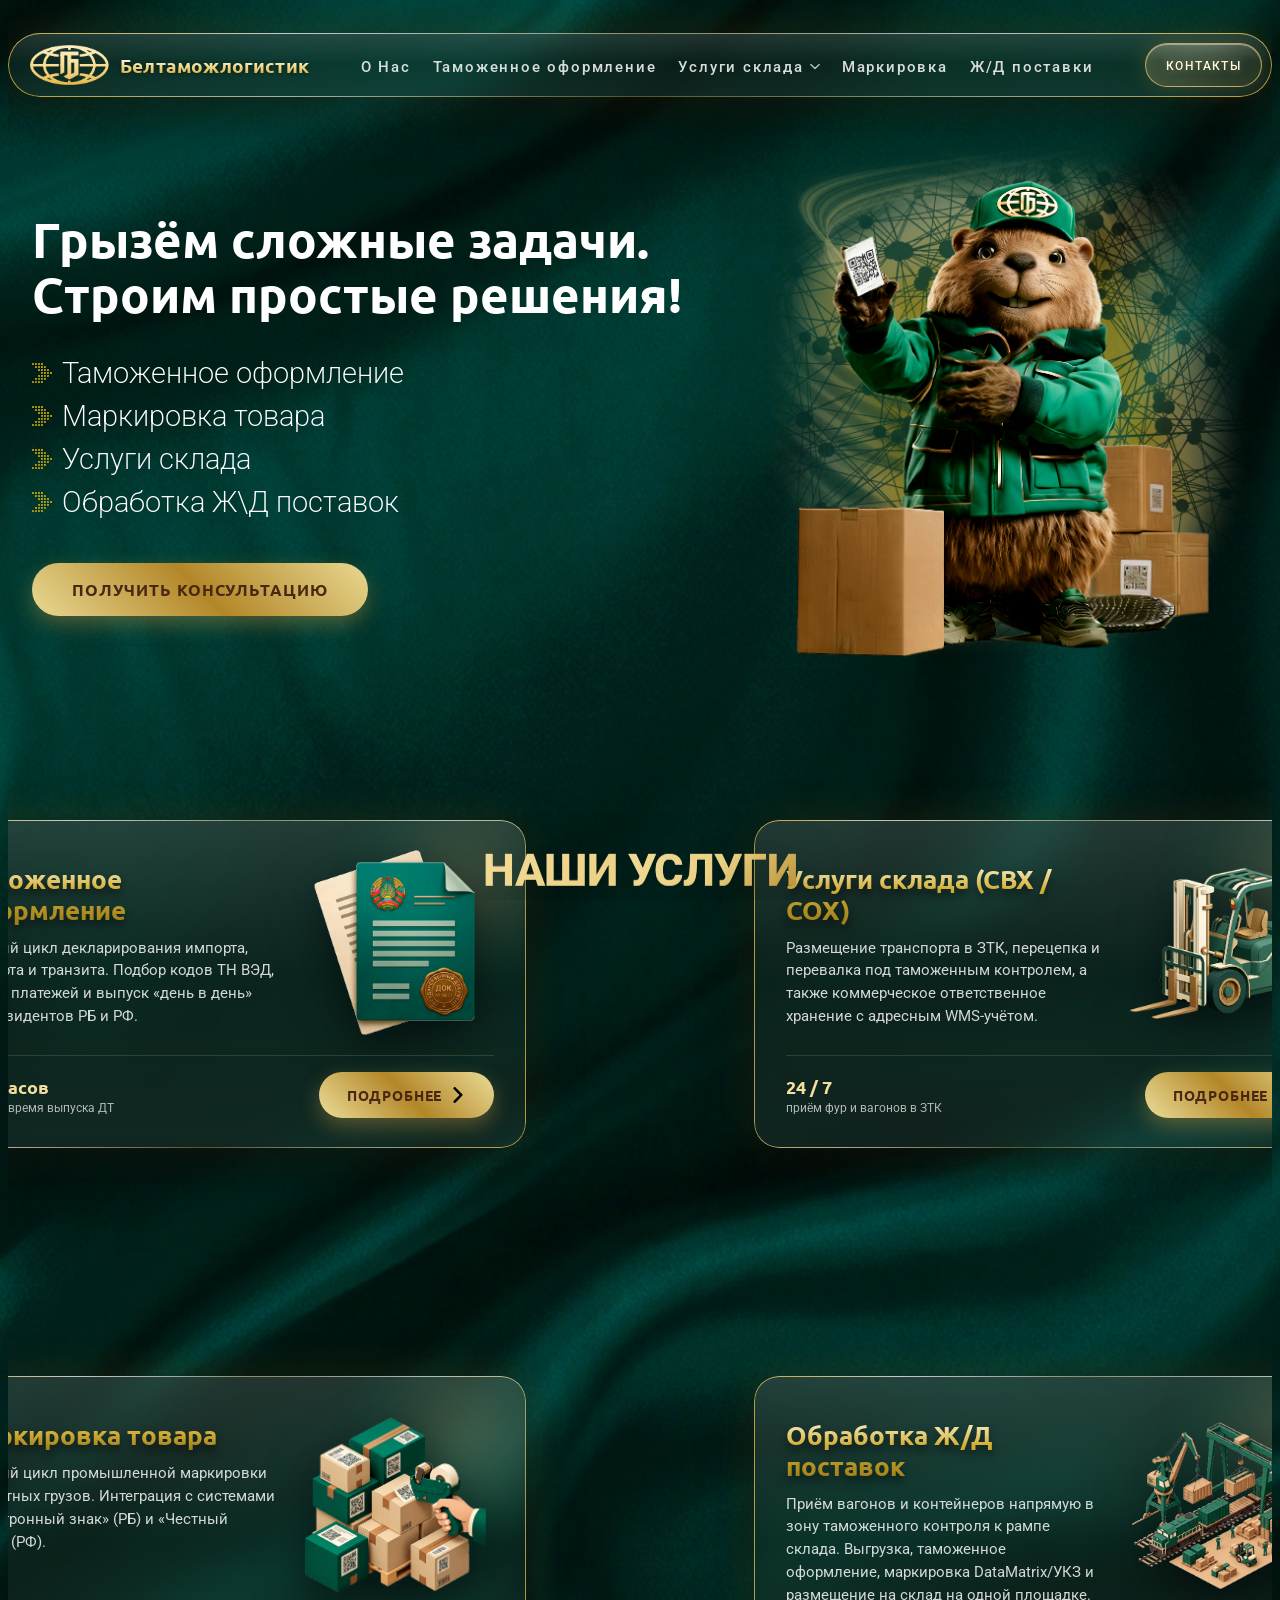
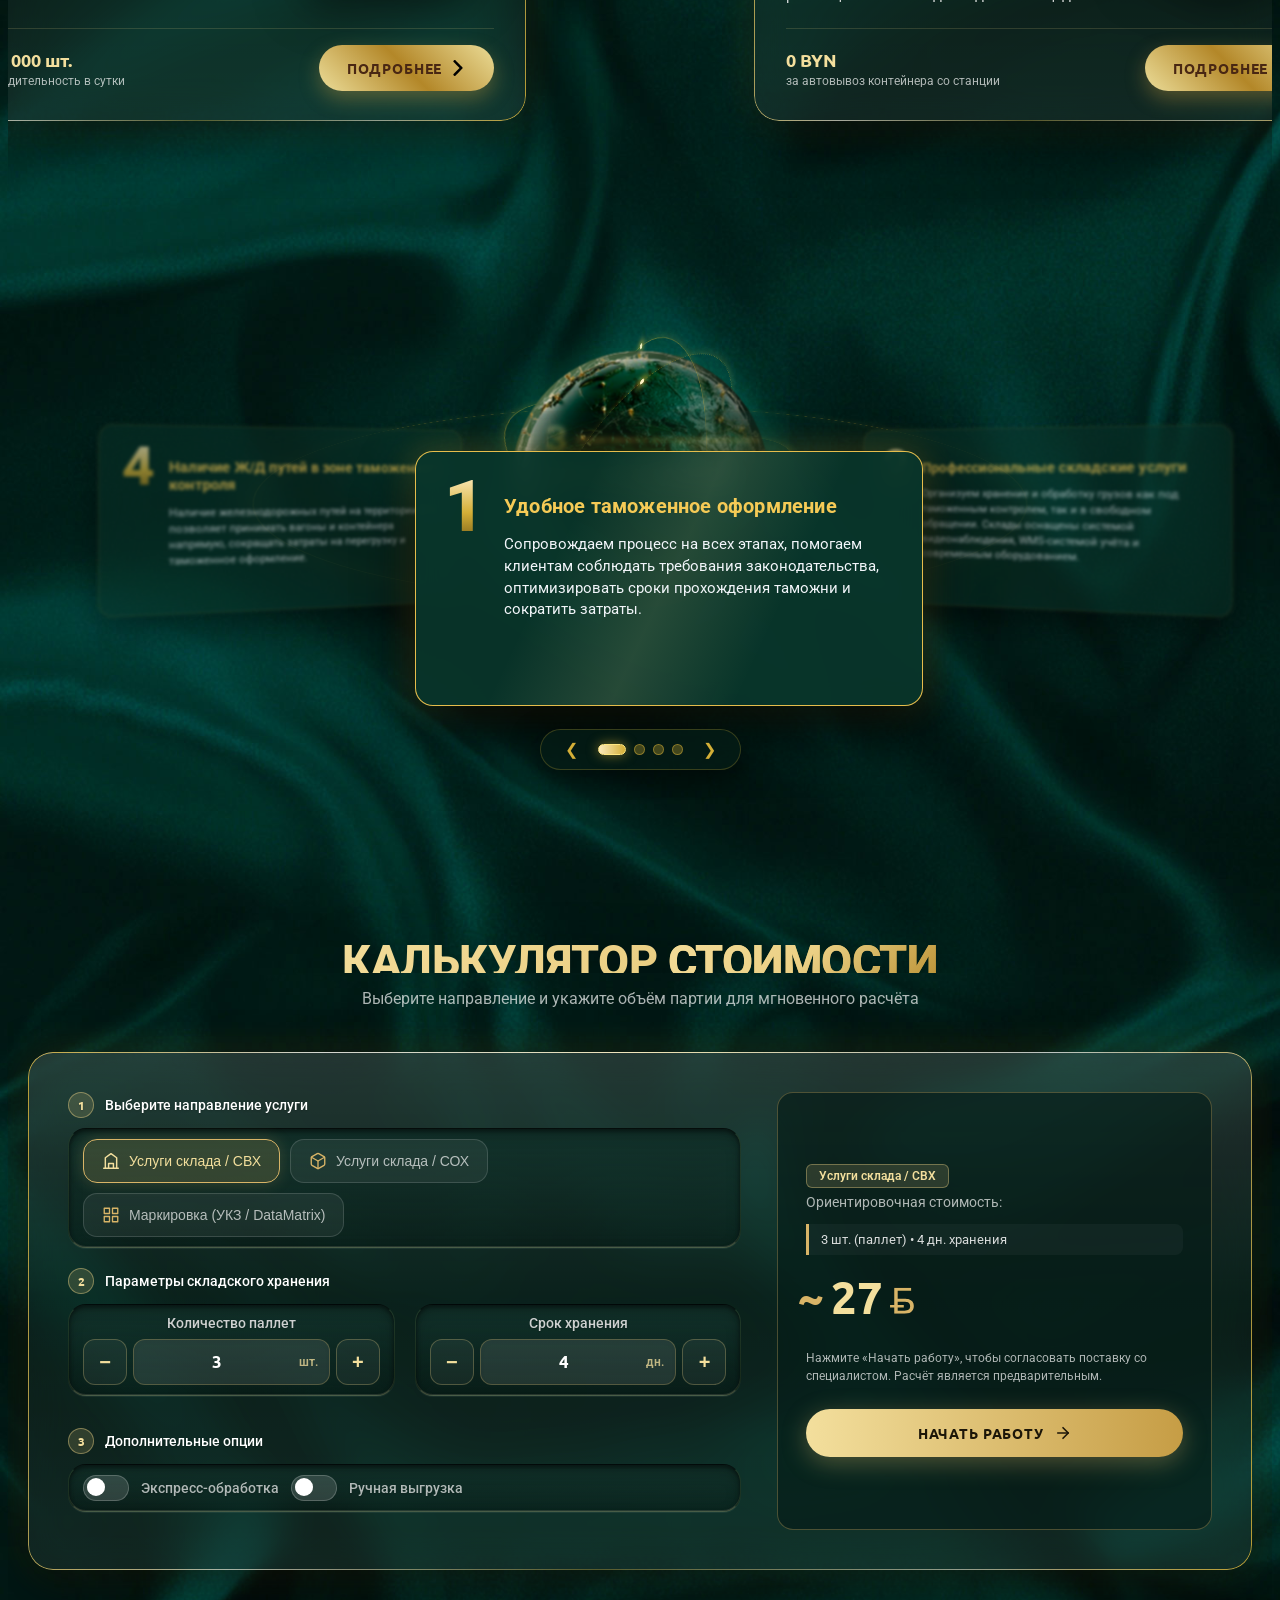
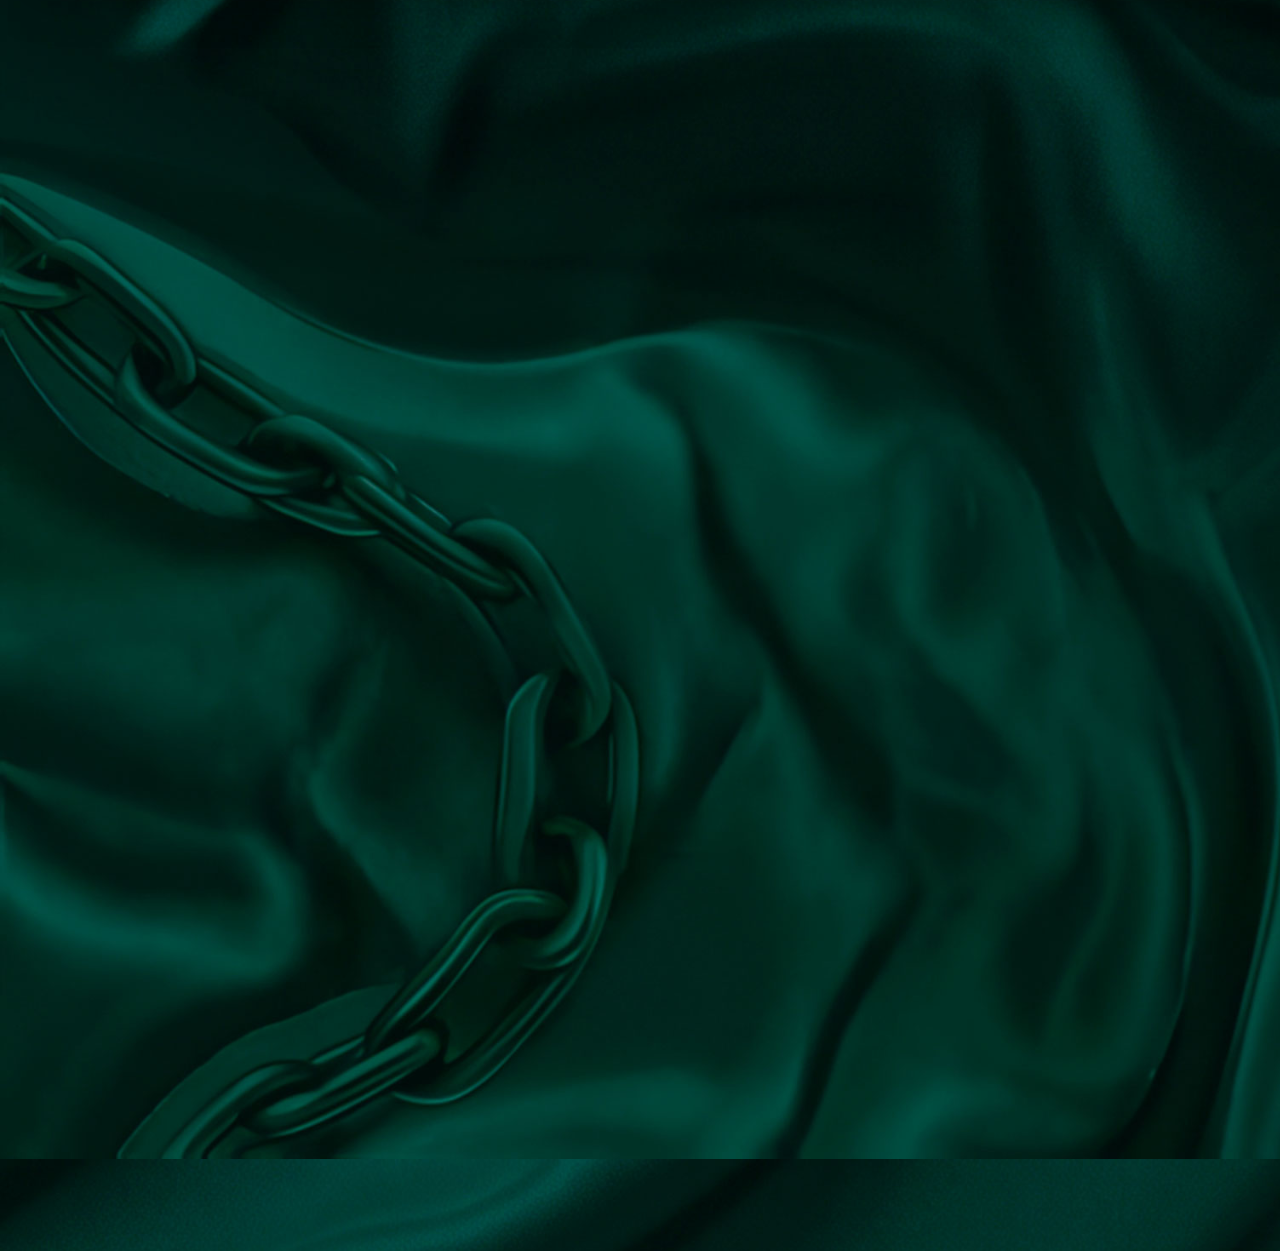
==== commit 6a03efe6: "Update" ====
--- a/index.html
+++ b/index.html
@@ -77,7 +77,7 @@
      <div class="hero-container">
      <div class="hero-info">
          <div class="hero-info-title">
-             Надёжная логистика — от таможни до маркировки
+             Грызём сложные задачи. Строим простые решения!
          </div>
          <div class="hero-info-text">
              <div class="hero-info-text-item">
@@ -149,7 +149,7 @@
                      <path d="M2465 495 c-221 -82 -218 -404 4 -480 94 -32 202 -5 266 67 49 54 67 101 67 173 0 139 -98 243 -237 251 -37 2 -76 -2 -100 -11z"/>
                  </g>
              </svg>
-                 Складские услуги</div>
+                 Маркировка товара</div>
              <div class="hero-info-text-item">
                  <svg xmlns="http://www.w3.org/2000/svg" version="1.0" width="512.000000pt" height="512.000000pt" viewBox="0 0 512.000000 512.000000" preserveAspectRatio="xMidYMid meet">
 
@@ -184,7 +184,42 @@
                          <path d="M2465 495 c-221 -82 -218 -404 4 -480 94 -32 202 -5 266 67 49 54 67 101 67 173 0 139 -98 243 -237 251 -37 2 -76 -2 -100 -11z"/>
                      </g>
                  </svg>
-                 Обработка Ж\Д составов</div>
+                 Услуги склада </div>
+             <div class="hero-info-text-item">
+                 <svg xmlns="http://www.w3.org/2000/svg" version="1.0" width="512.000000pt" height="512.000000pt" viewBox="0 0 512.000000 512.000000" preserveAspectRatio="xMidYMid meet">
+
+                     <g transform="translate(0.000000,512.000000) scale(0.100000,-0.100000)" fill="#000000" stroke="none">
+                         <path d="M185 5107 c-126 -50 -189 -155 -171 -283 11 -80 64 -151 142 -190 55 -27 165 -26 220 3 79 42 144 145 144 228 0 84 -66 187 -144 227 -48 25 -148 33 -191 15z"/>
+                         <path d="M935 5104 c-138 -49 -204 -214 -141 -350 53 -114 188 -171 307 -129 144 51 209 203 148 345 -51 118 -192 178 -314 134z"/>
+                         <path d="M1719 5107 c-60 -23 -105 -55 -131 -94 -90 -136 -45 -308 98 -379 55 -27 165 -26 220 3 79 42 144 145 144 228 0 83 -66 187 -144 227 -50 26 -139 33 -187 15z"/>
+                         <path d="M2465 5104 c-140 -49 -206 -218 -139 -352 80 -160 296 -190 414 -56 45 52 62 99 62 171 1 174 -173 295 -337 237z"/>
+                         <path d="M967 4339 c-118 -28 -196 -123 -197 -239 0 -77 14 -120 57 -170 95 -110 254 -121 363 -23 85 77 107 193 55 299 -49 101 -171 159 -278 133z"/>
+                         <path d="M1743 4339 c-55 -10 -91 -30 -130 -71 -119 -124 -87 -320 66 -400 122 -64 269 -20 334 101 36 66 43 124 24 192 -37 126 -164 204 -294 178z"/>
+                         <path d="M2497 4339 c-120 -29 -197 -123 -197 -244 0 -175 159 -293 332 -245 50 14 132 90 153 142 52 130 -10 280 -136 332 -49 20 -108 26 -152 15z"/>
+                         <path d="M3247 4336 c-149 -41 -229 -201 -172 -344 21 -52 103 -128 153 -142 94 -26 204 2 264 66 66 70 88 195 49 279 -50 110 -179 172 -294 141z"/>
+                         <path d="M1717 3576 c-183 -66 -236 -285 -101 -420 184 -184 492 -1 419 249 -39 135 -190 216 -318 171z"/>
+                         <path d="M2478 3577 c-152 -48 -223 -219 -150 -358 83 -159 294 -186 411 -54 46 53 63 99 63 171 1 169 -165 291 -324 241z"/>
+                         <path d="M3232 3575 c-188 -58 -237 -302 -88 -433 124 -109 323 -67 392 83 51 109 19 242 -75 310 -73 53 -146 66 -229 40z"/>
+                         <path d="M4020 3575 c-102 -32 -173 -130 -172 -239 0 -72 17 -118 63 -171 117 -133 333 -103 413 57 54 109 23 244 -73 313 -73 54 -146 66 -231 40z"/>
+                         <path d="M2480 2821 c-110 -34 -179 -128 -180 -244 0 -97 45 -175 127 -220 135 -72 294 -21 353 115 57 132 3 275 -125 334 -51 24 -124 30 -175 15z"/>
+                         <path d="M3205 2807 c-134 -64 -185 -212 -119 -344 72 -143 244 -184 375 -89 118 87 133 271 31 379 -69 73 -197 97 -287 54z"/>
+                         <path d="M3995 2807 c-98 -48 -147 -126 -147 -233 -1 -194 201 -310 375 -217 82 45 127 123 127 220 -1 141 -97 241 -240 250 -54 3 -74 0 -115 -20z"/>
+                         <path d="M4755 2807 c-213 -102 -194 -407 31 -473 231 -67 416 198 274 394 -67 93 -203 128 -305 79z"/>
+                         <path d="M1712 2041 c-76 -26 -109 -56 -147 -136 -56 -115 -11 -255 103 -322 40 -24 58 -28 122 -28 109 0 184 45 231 137 69 134 -6 309 -150 352 -69 20 -93 20 -159 -3z"/>
+                         <path d="M2493 2050 c-51 -12 -118 -56 -146 -97 -37 -54 -47 -86 -47 -151 1 -185 190 -306 355 -228 97 46 147 125 147 232 1 163 -151 282 -309 244z"/>
+                         <path d="M3230 2045 c-132 -42 -210 -209 -157 -336 38 -92 138 -159 237 -159 211 0 326 243 196 413 -57 74 -183 112 -276 82z"/>
+                         <path d="M4020 2045 c-172 -55 -231 -283 -107 -414 46 -49 121 -81 187 -81 211 0 326 243 196 413 -57 74 -183 112 -276 82z"/>
+                         <path d="M935 1284 c-138 -49 -204 -214 -141 -350 39 -84 134 -144 227 -144 109 0 221 87 244 190 44 202 -140 372 -330 304z"/>
+                         <path d="M1717 1286 c-117 -43 -185 -144 -175 -260 15 -172 191 -283 346 -216 90 39 162 144 162 235 0 83 -66 187 -144 227 -51 26 -139 33 -189 14z"/>
+                         <path d="M2467 1285 c-142 -53 -208 -218 -141 -353 80 -160 296 -190 414 -56 45 52 62 99 62 171 1 173 -175 296 -335 238z"/>
+                         <path d="M3216 1280 c-98 -38 -159 -128 -158 -234 0 -71 17 -118 62 -170 153 -174 440 -63 440 169 0 181 -175 301 -344 235z"/>
+                         <path d="M185 497 c-126 -50 -189 -155 -171 -283 11 -80 64 -151 142 -190 55 -27 165 -26 220 3 79 42 144 145 144 228 0 84 -66 187 -144 227 -48 25 -148 33 -191 15z"/>
+                         <path d="M935 494 c-221 -78 -218 -403 4 -479 190 -64 370 104 326 305 -30 138 -193 223 -330 174z"/>
+                         <path d="M1715 497 c-83 -33 -136 -87 -163 -166 -38 -109 14 -238 120 -296 69 -39 169 -42 234 -8 79 42 144 145 144 228 0 84 -66 187 -144 227 -48 25 -148 33 -191 15z"/>
+                         <path d="M2465 495 c-221 -82 -218 -404 4 -480 94 -32 202 -5 266 67 49 54 67 101 67 173 0 139 -98 243 -237 251 -37 2 -76 -2 -100 -11z"/>
+                     </g>
+                 </svg>
+                 Обработка Ж\Д поставок</div>
 
 
          </div>
@@ -1151,9 +1186,11 @@
                                      <svg width="18" height="18" viewBox="0 0 24 24" fill="none" stroke="currentColor" stroke-width="1.8"><path d="M22 16.92v3a2 2 0 0 1-2.18 2 19.79 19.79 0 0 1-8.63-3.07 19.5 19.5 0 0 1-6-6 19.79 19.79 0 0 1-3.07-8.67A2 2 0 0 1 4.11 2h3a2 2 0 0 1 2 1.72 12.84 12.84 0 0 0 .7 2.81 2 2 0 0 1-.45 2.11L8.09 9.91a16 16 0 0 0 6 6l1.27-1.27a2 2 0 0 1 2.11-.45 12.84 12.84 0 0 0 2.81.7A2 2 0 0 1 22 16.92z"/></svg>
                                  </div>
                                  <div>
-                                     <span class="btl-info-meta">Телефоны отдела логистики:</span>
+                                     <span class="btl-info-meta">Отдел продаж:</span>
+                                     <a href="tel:+375299876543" class="btl-info-val">+375 (29) 987-65-43</a>
+                                     <span class="btl-info-meta">Секретарь:</span>
                                      <a href="tel:+375171234567" class="btl-info-val">+375 (17) 123-45-67</a>
-                                     <a href="tel:+375299876543" class="btl-info-val">+375 (29) 987-65-43</a>
+
                                  </div>
                              </li>
 
--- a/styles/style.css
+++ b/styles/style.css
@@ -55,6 +55,9 @@
 }
 h2{
     margin: 0;
+}
+.bold{
+    font-weight: bold;
 }
 .container {
     max-width: 1280px;
@@ -605,7 +608,189 @@
 
 /*endregion*/
 
-
+/*region SPOILER*/
+/*SLIDERSLIDERSLIDERSLIDERSLIDERSLIDERSLIDERSLIDERSLIDERSLIDERSLIDERSLIDERSLIDERSLIDER*/
+/* ==========================================================================
+   КОМПАКТНЫЙ СПОЙЛЕР / АККОРДЕОН (BTL SPOILER)
+   ========================================================================== */
+.btl-spoiler {
+    width: 100%;
+    margin: 18px 0;
+    border-radius: 16px;
+    background: linear-gradient(145deg, rgba(6, 30, 24, 0.72) 0%, rgba(4, 20, 16, 0.88) 100%);
+    border: 1px solid rgba(212, 175, 55, 0.28);
+    box-shadow: 0 10px 26px rgba(0, 0, 0, 0.28), inset 0 1px 0 rgba(255, 255, 255, 0.1);
+    box-sizing: border-box;
+    overflow: hidden;
+    transition: border-color 0.3s ease, box-shadow 0.3s ease, background 0.3s ease;
+}
+
+.btl-spoiler:hover {
+    border-color: rgba(243, 223, 157, 0.55);
+}
+
+.btl-spoiler.is-open {
+    border-color: rgba(243, 223, 157, 0.75);
+    box-shadow: 0 14px 34px rgba(0, 0, 0, 0.42), 0 0 22px rgba(212, 175, 55, 0.14);
+}
+
+/* Кнопка-плашка (в сложенном виде) */
+.btl-spoiler-trigger {
+    width: 100%;
+    min-height: 54px;
+    padding: 13px 20px;
+    background: transparent;
+    border: none;
+    color: #ffffff;
+    font-family: inherit;
+    display: flex;
+    align-items: center;
+    justify-content: space-between;
+    gap: 16px;
+    cursor: pointer;
+    text-align: left;
+    box-sizing: border-box;
+    -webkit-tap-highlight-color: transparent;
+    transition: background 0.25s ease;
+}
+
+.btl-spoiler-trigger:hover {
+    background: rgba(212, 175, 55, 0.06);
+}
+
+.btl-spoiler-left {
+    display: flex;
+    align-items: center;
+    gap: 12px;
+    min-width: 0;
+}
+
+/* Золотая точка-индикатор слева */
+.btl-spoiler-dot {
+    width: 7px;
+    height: 7px;
+    border-radius: 50%;
+    background: var(--gold-primary, #d8b467);
+    box-shadow: 0 0 8px rgba(212, 175, 55, 0.7);
+    flex-shrink: 0;
+    transition: transform 0.3s ease, background-color 0.3s ease;
+}
+
+.btl-spoiler.is-open .btl-spoiler-dot {
+    background: var(--gold-light, #f3df9d);
+    transform: scale(1.25);
+}
+
+.btl-spoiler-title {
+    font-family: 'Ubuntu-bold', sans-serif;
+    font-size: 16px;
+    line-height: 1.35;
+    color: var(--gold-light, #f3df9d);
+    transition: color 0.25s ease;
+}
+
+/* Круглая капсула со стрелочкой справа */
+.btl-spoiler-icon {
+    width: 32px;
+    height: 32px;
+    border-radius: 10px;
+    background: rgba(212, 175, 55, 0.12);
+    border: 1px solid rgba(212, 175, 55, 0.32);
+    color: var(--gold-light, #f3df9d);
+    display: inline-flex;
+    align-items: center;
+    justify-content: center;
+    flex-shrink: 0;
+    transition: transform 0.35s cubic-bezier(0.22, 1, 0.36, 1), background 0.25s ease, border-color 0.25s ease;
+}
+
+.btl-spoiler-icon svg {
+    width: 12px;
+    height: 8px;
+}
+
+.btl-spoiler-trigger:hover .btl-spoiler-icon {
+    background: rgba(212, 175, 55, 0.22);
+    border-color: var(--gold-light, #f3df9d);
+}
+
+.btl-spoiler.is-open .btl-spoiler-icon {
+    transform: rotate(180deg);
+    background: var(--gold-gradient, linear-gradient(90deg, #f3df9d 0%, #c69d45 100%));
+    color: #07221b;
+    border-color: transparent;
+}
+
+/* Плавное вертикальное раскрытие через CSS Grid 0fr -> 1fr */
+.btl-spoiler-body {
+    display: grid;
+    grid-template-rows: 0fr;
+    opacity: 0;
+    transition:
+            grid-template-rows 0.38s cubic-bezier(0.22, 1, 0.36, 1),
+            opacity 0.28s ease;
+}
+
+.btl-spoiler.is-open .btl-spoiler-body {
+    grid-template-rows: 1fr;
+    opacity: 1;
+}
+
+.btl-spoiler-inner {
+    overflow: hidden;
+    min-height: 0;
+}
+
+.btl-spoiler-content {
+    padding: 4px 20px 20px;
+    border-top: 1px solid rgba(212, 175, 55, 0.14);
+    margin-top: 2px;
+    padding-top: 16px;
+    font-size: 15px;
+    line-height: 1.65;
+    color: rgba(255, 255, 255, 0.86);
+}
+
+.btl-spoiler-content > *:last-child {
+    margin-bottom: 0 !important;
+}
+
+/* Адаптив под мобильные экраны */
+@media (max-width: 600px) {
+    .btl-spoiler {
+        border-radius: 14px;
+        margin: 14px 0;
+    }
+
+    .btl-spoiler-trigger {
+        min-height: 48px;
+        padding: 12px 14px;
+        gap: 10px;
+    }
+
+    .btl-spoiler-left {
+        gap: 10px;
+    }
+
+    .btl-spoiler-title {
+        font-size: 14.5px;
+    }
+
+    .btl-spoiler-icon {
+        width: 28px;
+        height: 28px;
+        border-radius: 8px;
+    }
+
+    .btl-spoiler-content {
+        padding: 14px 14px 16px;
+        font-size: 14px;
+    }
+}
+
+
+
+/*endregion*/
 
 
 /* region NAVIGATION*/
--- a/styles/media.css
+++ b/styles/media.css
@@ -486,6 +486,9 @@
     }
     .site-footer{
         width: 103%;
+    }
+    .calc-section .section-header{
+        padding: 0 20px 6px;
     }
 }
 
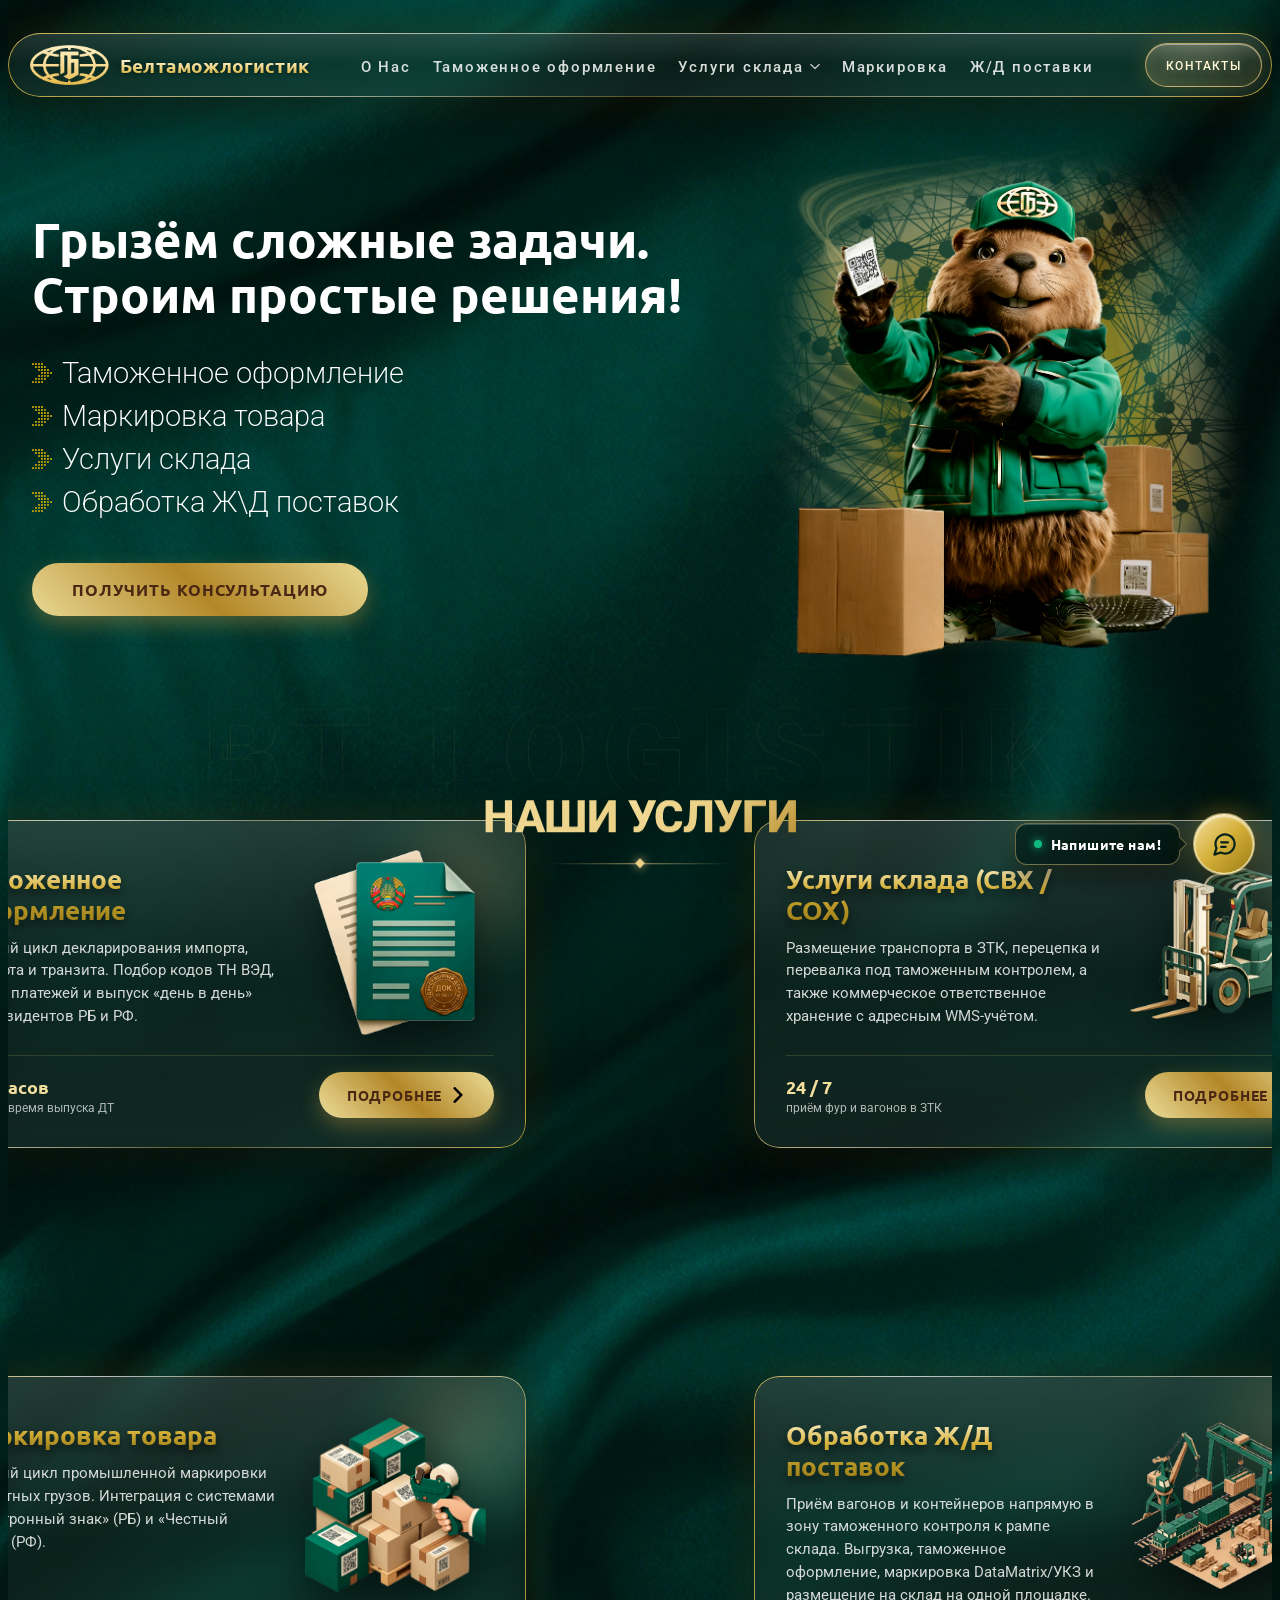
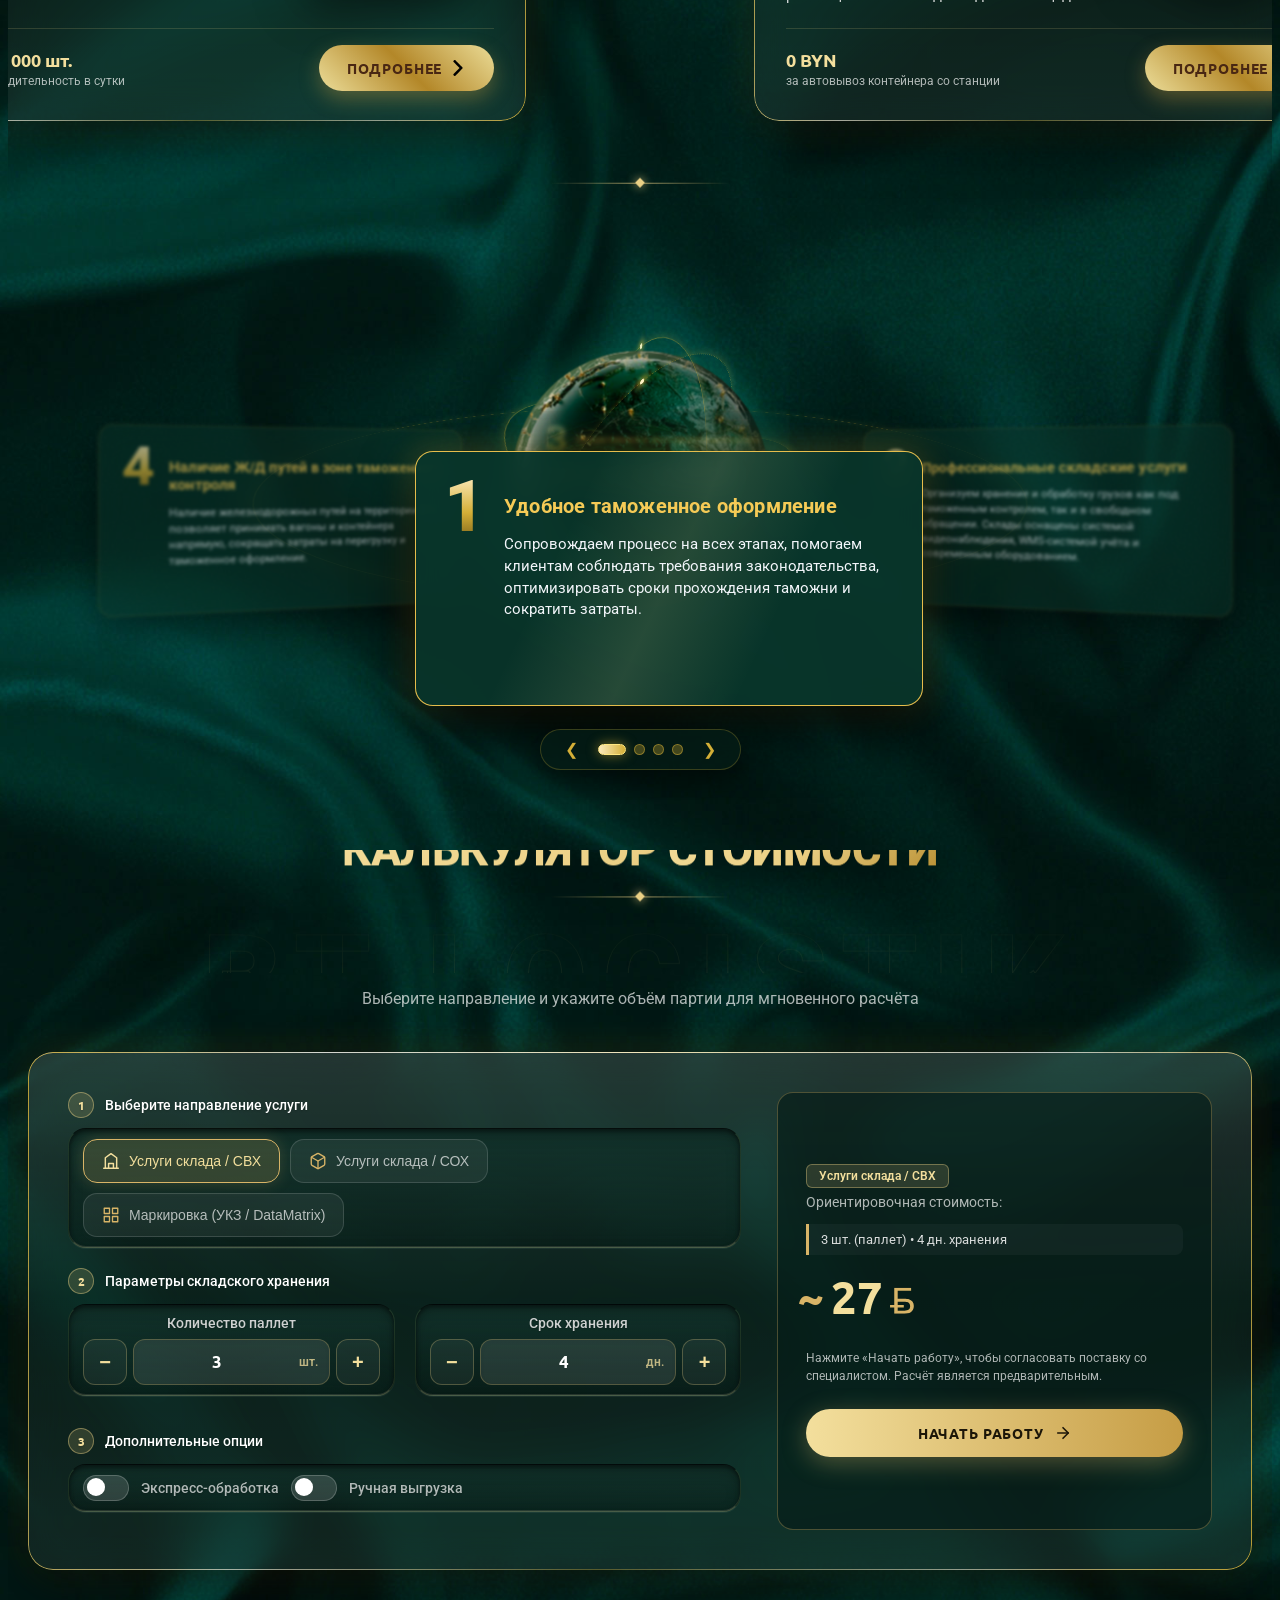
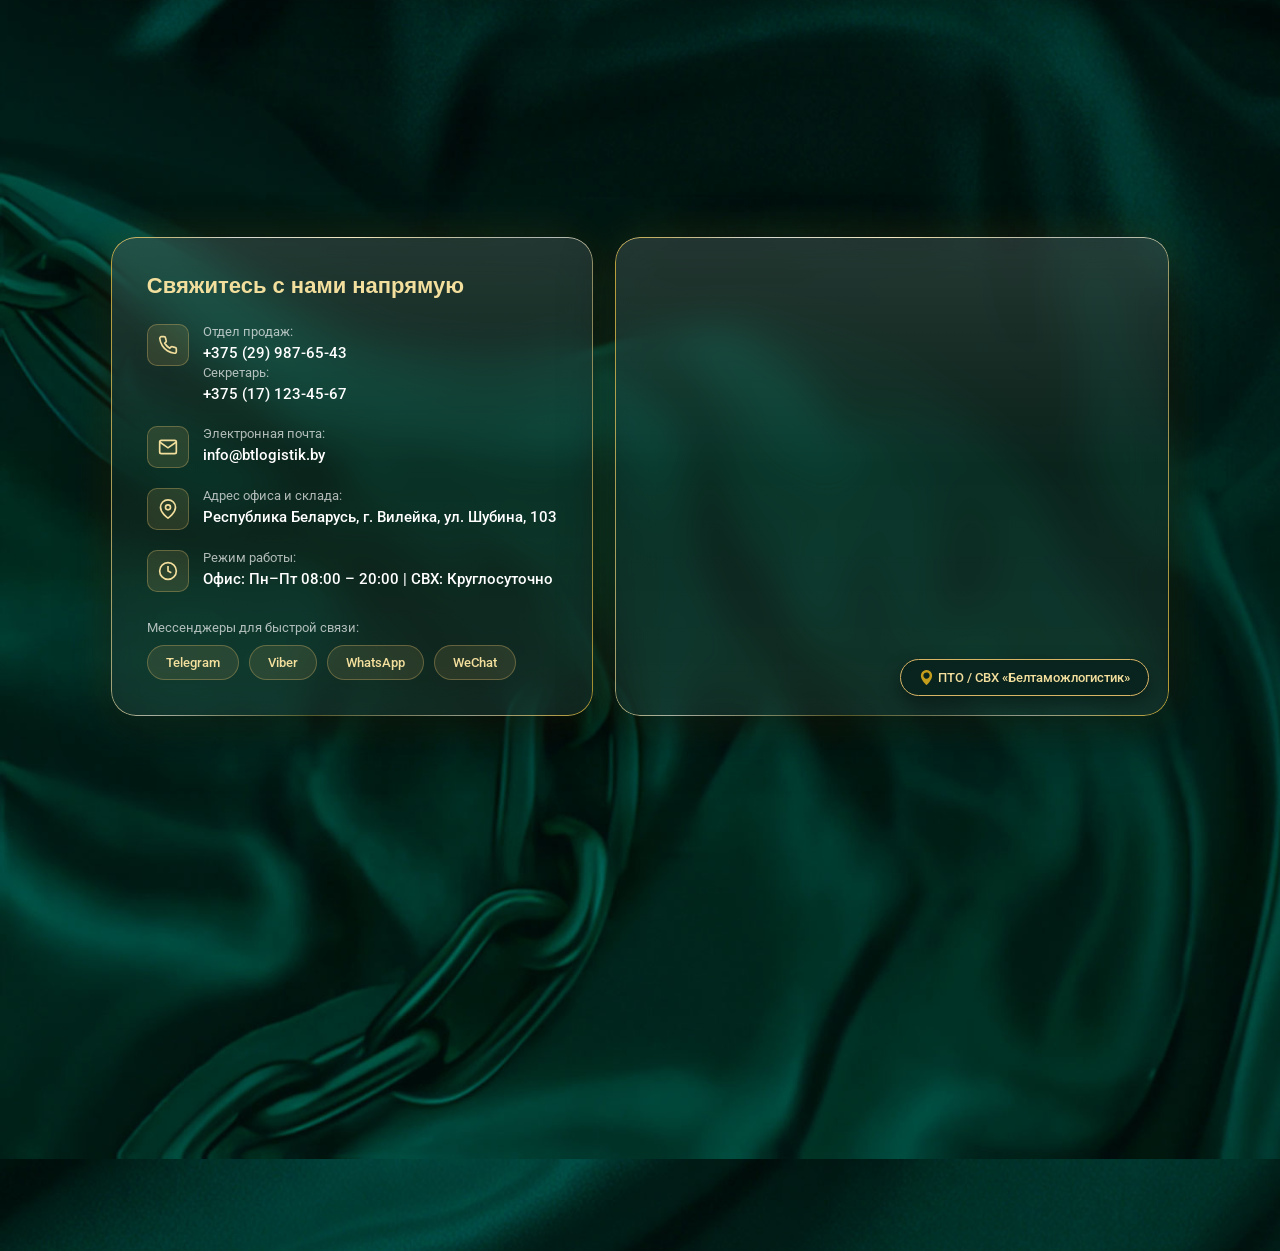
==== commit 54d21c21: "Update" ====
--- a/index.html
+++ b/index.html
@@ -1257,12 +1257,74 @@
 
 
 
-</body>
-
+<!-- ================= ПЛАВАЮЩИЙ ВИДЖЕТ БЫСТРОЙ СВЯЗИ (FAB) ================= -->
+<div class="btl-fab" id="btlFab">
+
+    <!-- Вылетающий список мессенджеров (снизу вверх) -->
+    <div class="btl-fab-list" id="btlFabList" aria-hidden="true">
+
+        <!-- Позвонить -->
+        <a href="tel:+375299876543" class="btl-fab-item btl-fab-item--phone" style="--i: 1" data-tooltip="Позвонить" aria-label="Позвонить">
+            <svg viewBox="0 0 24 24" width="22" height="22" fill="none" stroke="currentColor" stroke-width="2" stroke-linecap="round" stroke-linejoin="round">
+                <path d="M22 16.92v3a2 2 0 0 1-2.18 2 19.79 19.79 0 0 1-8.63-3.07 19.5 19.5 0 0 1-6-6 19.79 19.79 0 0 1-3.07-8.67A2 2 0 0 1 4.11 2h3a2 2 0 0 1 2 1.72 12.84 12.84 0 0 0 .7 2.81 2 2 0 0 1-.45 2.11L8.09 9.91a16 16 0 0 0 6 6l1.27-1.27a2 2 0 0 1 2.11-.45 12.84 12.84 0 0 0 2.81.7A2 2 0 0 1 22 16.92z"/>
+            </svg>
+        </a>
+
+        <!-- WhatsApp -->
+        <a href="https://wa.me/375299876543" target="_blank" rel="noopener" class="btl-fab-item btl-fab-item--whatsapp" style="--i: 2" data-tooltip="WhatsApp" aria-label="Написать в WhatsApp">
+            <svg viewBox="0 0 24 24" width="23" height="23" fill="currentColor">
+                <path d="M12.031 6.172c-3.181 0-5.767 2.586-5.768 5.766-.001 1.298.38 2.27 1.019 3.287l-.582 2.128 2.182-.573c.978.58 1.911.928 3.145.929 3.178 0 5.767-2.587 5.768-5.766.001-3.187-2.575-5.77-5.764-5.771zm3.392 8.244c-.144.405-.837.774-1.17.824-.299.045-.677.063-1.092-.069-.252-.08-.575-.187-.988-.365-1.739-.751-2.874-2.502-2.961-2.617-.087-.116-.708-.94-.708-1.793s.448-1.273.607-1.446c.159-.173.346-.217.462-.217l.332.006c.106.005.249-.04.39.298.144.347.491 1.2.534 1.287.043.087.072.188.014.304-.058.116-.087.188-.173.289l-.26.304c-.087.086-.177.18-.076.354.101.174.449.741.964 1.201.662.591 1.221.774 1.394.86s.274.072.376-.043c.101-.116.433-.506.549-.68.116-.173.231-.145.39-.087s1.011.477 1.184.564.289.13.332.202c.045.072.045.419-.1.824z"/>
+            </svg>
+        </a>
+
+        <!-- Viber -->
+        <a href="viber://chat?number=%2B375299876543" target="_blank" rel="noopener" class="btl-fab-item btl-fab-item--viber" style="--i: 3" data-tooltip="Viber" aria-label="Написать в Viber">
+            <svg viewBox="0 0 24 24" width="23" height="23" fill="currentColor">
+                <path d="M11.4 3C6.8 3 3.5 6.1 3.5 10.4c0 2.2 1 4.2 2.7 5.6l-.5 2.7 2.6-1.3c1 .3 2 .5 3.1.5 4.6 0 7.9-3.1 7.9-7.5S16 3 11.4 3zm4.1 9.8c-.2.5-.9 1-1.4 1.1-.4.1-.9.1-2.5-.5-2.1-.9-3.4-3-3.5-3.1-.1-.2-.8-1.1-.8-2.1s.5-1.5.7-1.7c.2-.2.4-.2.6-.2h.4c.1 0 .3 0 .5.4.2.4.6 1.5.7 1.6.1.1.1.2 0 .4-.1.2-.1.3-.3.4l-.3.4c-.1.1-.2.2-.1.4.1.2.6 1 1.2 1.6.8.7 1.5 1 1.7 1.1.2.1.3.1.5-.1.1-.2.6-.7.8-.9.2-.2.3-.2.5-.1.2.1 1.3.6 1.5.7.2.1.4.2.4.3.1.2.1.7-.1 1.2z"/>
+            </svg>
+        </a>
+
+        <!-- Telegram -->
+        <a href="https://t.me/btlogistik" target="_blank" rel="noopener" class="btl-fab-item btl-fab-item--telegram" style="--i: 4" data-tooltip="Telegram" aria-label="Написать в Telegram">
+            <svg viewBox="0 0 24 24" width="23" height="23" fill="currentColor">
+                <path d="M12 2C6.48 2 2 6.48 2 12s4.48 10 10 10 10-4.48 10-10S17.52 2 12 2zm4.64 6.8c-.15 1.58-.8 5.42-1.13 7.19-.14.75-.42 1-.68 1.03-.58.05-1.02-.38-1.58-.75-.88-.58-1.38-.94-2.23-1.5-.99-.65-.35-1.01.22-1.59.15-.15 2.71-2.48 2.76-2.69a.2.2 0 00-.05-.18c-.06-.05-.14-.03-.21-.02-.09.02-1.49.95-4.22 2.79-.4.27-.76.41-1.08.4-.36-.01-1.04-.2-1.55-.37-.63-.2-1.12-.31-1.08-.66.02-.18.27-.36.74-.55 2.92-1.27 4.86-2.11 5.83-2.51 2.78-1.16 3.35-1.36 3.73-1.36.08 0 .27.02.39.12.1.08.13.19.14.27-.01.06.01.24 0 .38z"/>
+            </svg>
+        </a>
+
+    </div>
+
+    <!-- Нижний ряд: плашка "Напишите нам!" + главная круглая кнопка -->
+    <div class="btl-fab-bottom">
+        <button type="button" class="btl-fab-hint" id="btlFabHint">
+            <span class="btl-fab-status-dot"></span>
+            <span>Напишите нам!</span>
+        </button>
+
+        <button type="button" class="btl-fab-trigger" id="btlFabTrigger" aria-expanded="false" aria-label="Открыть быстрые контакты">
+            <!-- Иконка чата (как на скрине) -->
+            <svg class="btl-fab-icon btl-fab-icon--chat" viewBox="0 0 24 24" fill="none" stroke="currentColor" stroke-width="2" stroke-linecap="round" stroke-linejoin="round">
+                <path d="M21 11.5a8.38 8.38 0 0 1-.9 3.8 8.5 8.5 0 0 1-7.6 4.7 8.38 8.38 0 0 1-3.8-.9L3 21l1.9-5.7a8.38 8.38 0 0 1-.9-3.8 8.5 8.5 0 0 1 4.7-7.6 8.38 8.38 0 0 1 3.8-.9h.5a8.48 8.48 0 0 1 8 8v.5z"/>
+                <line x1="9" y1="10" x2="15" y2="10"/>
+                <line x1="9" y1="14" x2="13" y2="14"/>
+            </svg>
+
+            <!-- Иконка крестика (появляется при открытии) -->
+            <svg class="btl-fab-icon btl-fab-icon--close" viewBox="0 0 24 24" fill="none" stroke="currentColor" stroke-width="2.2" stroke-linecap="round" stroke-linejoin="round">
+                <line x1="18" y1="6" x2="6" y2="18"/>
+                <line x1="6" y1="6" x2="18" y2="18"/>
+            </svg>
+        </button>
+    </div>
+
+</div>
 <script src="index.js"></script>
 <script src="scripts/contacts-modal.js"></script>
 <script src="libs/aos/aos.js"></script>
 <script>
     AOS.init();
 </script>
+
+</body>
+
+
 </html>
--- a/styles/style.css
+++ b/styles/style.css
@@ -275,6 +275,343 @@
 
 
 /*endregion */
+
+/*region Floating Action Button*/
+/* ==========================================================================
+   ПЛАВАЮЩИЙ ВИДЖЕТ СВЯЗИ В ПРАВОМ НИЖНЕМ УГЛУ (BTL FAB WIDGET)
+   ========================================================================== */
+.btl-fab {
+    position: fixed;
+    right: 26px;
+    bottom: calc(26px + env(safe-area-inset-bottom, 0px));
+    z-index: 950;
+    display: flex;
+    flex-direction: column;
+    align-items: flex-end;
+    gap: 14px;
+    pointer-events: none; /* Пропускает клики сквозь пустые зоны контейнера */
+    font-family: 'Roboto', sans-serif;
+}
+
+/* Автоматически скрываем виджет, если открыто основное модальное окно контактов */
+body:has(#btlContactModal.is-open) .btl-fab {
+    opacity: 0;
+    transform: translateY(20px) scale(0.9);
+    pointer-events: none !important;
+}
+
+.btl-fab-bottom {
+    display: flex;
+    align-items: center;
+    gap: 14px;
+    pointer-events: auto;
+}
+
+/* ---------- Плашка-баббл «Напишите нам!» слева от кнопки ---------- */
+.btl-fab-hint {
+    position: relative;
+    display: inline-flex;
+    align-items: center;
+    gap: 9px;
+    padding: 11px 18px;
+    border-radius: 12px;
+    background: linear-gradient(145deg, rgba(8, 38, 30, 0.94) 0%, rgba(4, 20, 16, 0.98) 100%);
+    border: 1px solid rgba(235, 208, 133, 0.45);
+    color: #ffffff;
+    font-family: 'Ubuntu-bold', sans-serif;
+    font-size: 14px;
+    letter-spacing: 0.03em;
+    white-space: nowrap;
+    cursor: pointer;
+    box-shadow:
+            0 12px 28px rgba(0, 0, 0, 0.5),
+            0 0 20px rgba(212, 175, 55, 0.15),
+            inset 0 1px 0 rgba(255, 255, 255, 0.2);
+    -webkit-backdrop-filter: blur(12px);
+    backdrop-filter: blur(12px);
+    animation: btlHintFloat 4s ease-in-out infinite;
+    transition:
+            opacity 0.28s ease,
+            transform 0.32s cubic-bezier(0.22, 1, 0.36, 1),
+            visibility 0.28s,
+            border-color 0.25s ease;
+}
+
+/* Острый хвостик баббла справа, указывающий на кнопку (как на скрине) */
+.btl-fab-hint::after {
+    content: "";
+    position: absolute;
+    right: -6px;
+    top: 50%;
+    width: 10px;
+    height: 10px;
+    background: rgba(5, 24, 19, 0.98);
+    border-top: 1px solid rgba(235, 208, 133, 0.45);
+    border-right: 1px solid rgba(235, 208, 133, 0.45);
+    transform: translateY(-50%) rotate(45deg);
+}
+
+.btl-fab-hint:hover {
+    border-color: var(--gold-light, #f3df9d);
+}
+
+/* Зелёный индикатор «онлайн» */
+.btl-fab-status-dot {
+    width: 8px;
+    height: 8px;
+    border-radius: 50%;
+    background: #10b981;
+    box-shadow: 0 0 10px #10b981;
+    flex-shrink: 0;
+}
+
+@keyframes btlHintFloat {
+    0%, 100% { transform: translateX(0); }
+    50%      { transform: translateX(-5px); }
+}
+
+/* При открытии меню плашка «Напишите нам!» плавно прячется */
+.btl-fab.is-open .btl-fab-hint {
+    opacity: 0;
+    visibility: hidden;
+    pointer-events: none;
+    transform: translateX(14px) scale(0.92);
+    animation: none;
+}
+
+/* ---------- Главная круглая кнопка-триггер ---------- */
+.btl-fab-trigger {
+    position: relative;
+    width: 60px;
+    height: 60px;
+    border-radius: 50%;
+    border: 1.5px solid #fff3c4;
+    background: linear-gradient(135deg, #f3df9d 0%, #d4af37 50%, #997a15 100%);
+    color: #07221b;
+    display: flex;
+    align-items: center;
+    justify-content: center;
+    cursor: pointer;
+    padding: 0;
+    outline: none;
+    -webkit-tap-highlight-color: transparent;
+    box-shadow:
+            0 12px 30px rgba(0, 0, 0, 0.55),
+            0 0 25px rgba(212, 175, 55, 0.45),
+            inset 0 2px 2px rgba(255, 255, 255, 0.65);
+    transition:
+            transform 0.35s cubic-bezier(0.34, 1.56, 0.64, 1),
+            background 0.3s ease,
+            border-color 0.3s ease,
+            box-shadow 0.3s ease,
+            color 0.3s ease;
+}
+
+/* Расходящаяся золотая волна-пульсация вокруг кнопки в закрытом виде */
+.btl-fab-trigger::before {
+    content: "";
+    position: absolute;
+    inset: -2px;
+    border-radius: 50%;
+    border: 2px solid rgba(243, 223, 157, 0.65);
+    animation: btlFabPulse 2.6s cubic-bezier(0.16, 1, 0.3, 1) infinite;
+    pointer-events: none;
+}
+
+@keyframes btlFabPulse {
+    0%   { transform: scale(1); opacity: 0.85; }
+    100% { transform: scale(1.48); opacity: 0; }
+}
+
+.btl-fab-trigger:hover {
+    transform: scale(1.07);
+    box-shadow:
+            0 14px 34px rgba(0, 0, 0, 0.65),
+            0 0 34px rgba(243, 223, 157, 0.7);
+}
+
+/* В открытом состоянии кнопка становится строгой тёмно-изумрудной с золотым крестиком */
+.btl-fab.is-open .btl-fab-trigger {
+    background: linear-gradient(145deg, #0b2e26 0%, #051813 100%);
+    color: var(--gold-light, #f3df9d);
+    border-color: rgba(243, 223, 157, 0.7);
+    box-shadow: 0 10px 25px rgba(0, 0, 0, 0.6), 0 0 20px rgba(212, 175, 55, 0.25);
+}
+
+.btl-fab.is-open .btl-fab-trigger::before {
+    animation: none;
+    opacity: 0;
+}
+
+/* Смена иконок Чата и Крестика с вращением */
+.btl-fab-icon {
+    position: absolute;
+    width: 27px;
+    height: 27px;
+    transition:
+            transform 0.38s cubic-bezier(0.34, 1.56, 0.64, 1),
+            opacity 0.25s ease;
+}
+
+.btl-fab-icon--chat {
+    opacity: 1;
+    transform: rotate(0deg) scale(1);
+}
+
+.btl-fab-icon--close {
+    opacity: 0;
+    transform: rotate(-90deg) scale(0.4);
+}
+
+.btl-fab.is-open .btl-fab-icon--chat {
+    opacity: 0;
+    transform: rotate(90deg) scale(0.4);
+}
+
+.btl-fab.is-open .btl-fab-icon--close {
+    opacity: 1;
+    transform: rotate(0deg) scale(1);
+}
+
+/* ---------- Список вылетающих иконок мессенджеров ---------- */
+.btl-fab-list {
+    display: flex;
+    flex-direction: column;
+    align-items: center;
+    gap: 12px;
+    margin-right: 4px; /* Центрируем 52px иконки над 60px кнопкой */
+    pointer-events: none;
+}
+
+.btl-fab.is-open .btl-fab-list {
+    pointer-events: auto;
+}
+
+.btl-fab-item {
+    position: relative;
+    width: 52px;
+    height: 52px;
+    border-radius: 50%;
+    display: flex;
+    align-items: center;
+    justify-content: center;
+    color: #ffffff;
+    text-decoration: none;
+    border: 1px solid rgba(255, 255, 255, 0.28);
+    box-shadow: 0 10px 24px rgba(0, 0, 0, 0.45);
+    opacity: 0;
+    visibility: hidden;
+    transform: translateY(28px) scale(0.45);
+    transition:
+            transform 0.42s cubic-bezier(0.34, 1.56, 0.64, 1),
+            opacity 0.25s ease,
+            visibility 0.25s,
+            filter 0.2s ease,
+            box-shadow 0.2s ease;
+    /* Каскадная задержка при закрытии */
+    transition-delay: calc((4 - var(--i)) * 0.04s);
+}
+
+/* Каскадный пружинящий вылет снизу вверх при открытии */
+.btl-fab.is-open .btl-fab-item {
+    opacity: 1;
+    visibility: visible;
+    transform: translateY(0) scale(1);
+    transition-delay: calc(var(--i) * 0.055s);
+}
+
+.btl-fab.is-open .btl-fab-item:hover {
+    transform: translateY(-2px) scale(1.1);
+    filter: brightness(1.12);
+    box-shadow: 0 14px 28px rgba(0, 0, 0, 0.6), 0 0 18px rgba(235, 208, 133, 0.35);
+    transition-delay: 0s;
+}
+
+/* Цвета кружков мессенджеров */
+.btl-fab-item--telegram {
+    background: linear-gradient(135deg, #2AABEE 0%, #1d8adb 100%);
+}
+.btl-fab-item--viber {
+    background: linear-gradient(135deg, #7360f2 0%, #59469d 100%);
+}
+.btl-fab-item--whatsapp {
+    background: linear-gradient(135deg, #25D366 0%, #1fa855 100%);
+}
+.btl-fab-item--phone {
+    background: linear-gradient(135deg, #114b3c 0%, #07221b 100%);
+    color: var(--gold-light, #f3df9d);
+    border-color: rgba(235, 208, 133, 0.6);
+}
+
+/* Всплывающая подсказка слева при наведении на кружок мессенджера (на ПК) */
+@media (hover: hover) {
+    .btl-fab-item::before {
+        content: attr(data-tooltip);
+        position: absolute;
+        right: calc(100% + 12px);
+        top: 50%;
+        transform: translateY(-50%) translateX(6px);
+        padding: 6px 12px;
+        border-radius: 8px;
+        background: rgba(6, 28, 22, 0.95);
+        border: 1px solid rgba(235, 208, 133, 0.38);
+        color: var(--gold-light, #f3df9d);
+        font-size: 12.5px;
+        font-weight: 500;
+        white-space: nowrap;
+        opacity: 0;
+        pointer-events: none;
+        transition: opacity 0.2s ease, transform 0.2s ease;
+        box-shadow: 0 6px 16px rgba(0, 0, 0, 0.4);
+    }
+
+    .btl-fab-item:hover::before {
+        opacity: 1;
+        transform: translateY(-50%) translateX(0);
+    }
+}
+
+/* ---------- Адаптив для планшетов и смартфонов ---------- */
+@media (max-width: 768px) {
+    .btl-fab {
+        right: 16px;
+        bottom: calc(16px + env(safe-area-inset-bottom, 0px));
+        gap: 10px;
+    }
+
+    .btl-fab-trigger {
+        width: 54px;
+        height: 54px;
+    }
+
+    .btl-fab-icon {
+        width: 24px;
+        height: 24px;
+    }
+
+    .btl-fab-list {
+        margin-right: 3px;
+        gap: 10px;
+    }
+
+    .btl-fab-item {
+        width: 48px;
+        height: 48px;
+    }
+
+    .btl-fab-hint {
+        padding: 9px 14px;
+        font-size: 13px;
+    }
+}
+
+@media (max-width: 380px) {
+    .btl-fab-hint {
+        padding: 8px 11px;
+        font-size: 12px;
+    }
+}
+/*endregion*/
 /*region Тайтлы с переливами*/
 
 
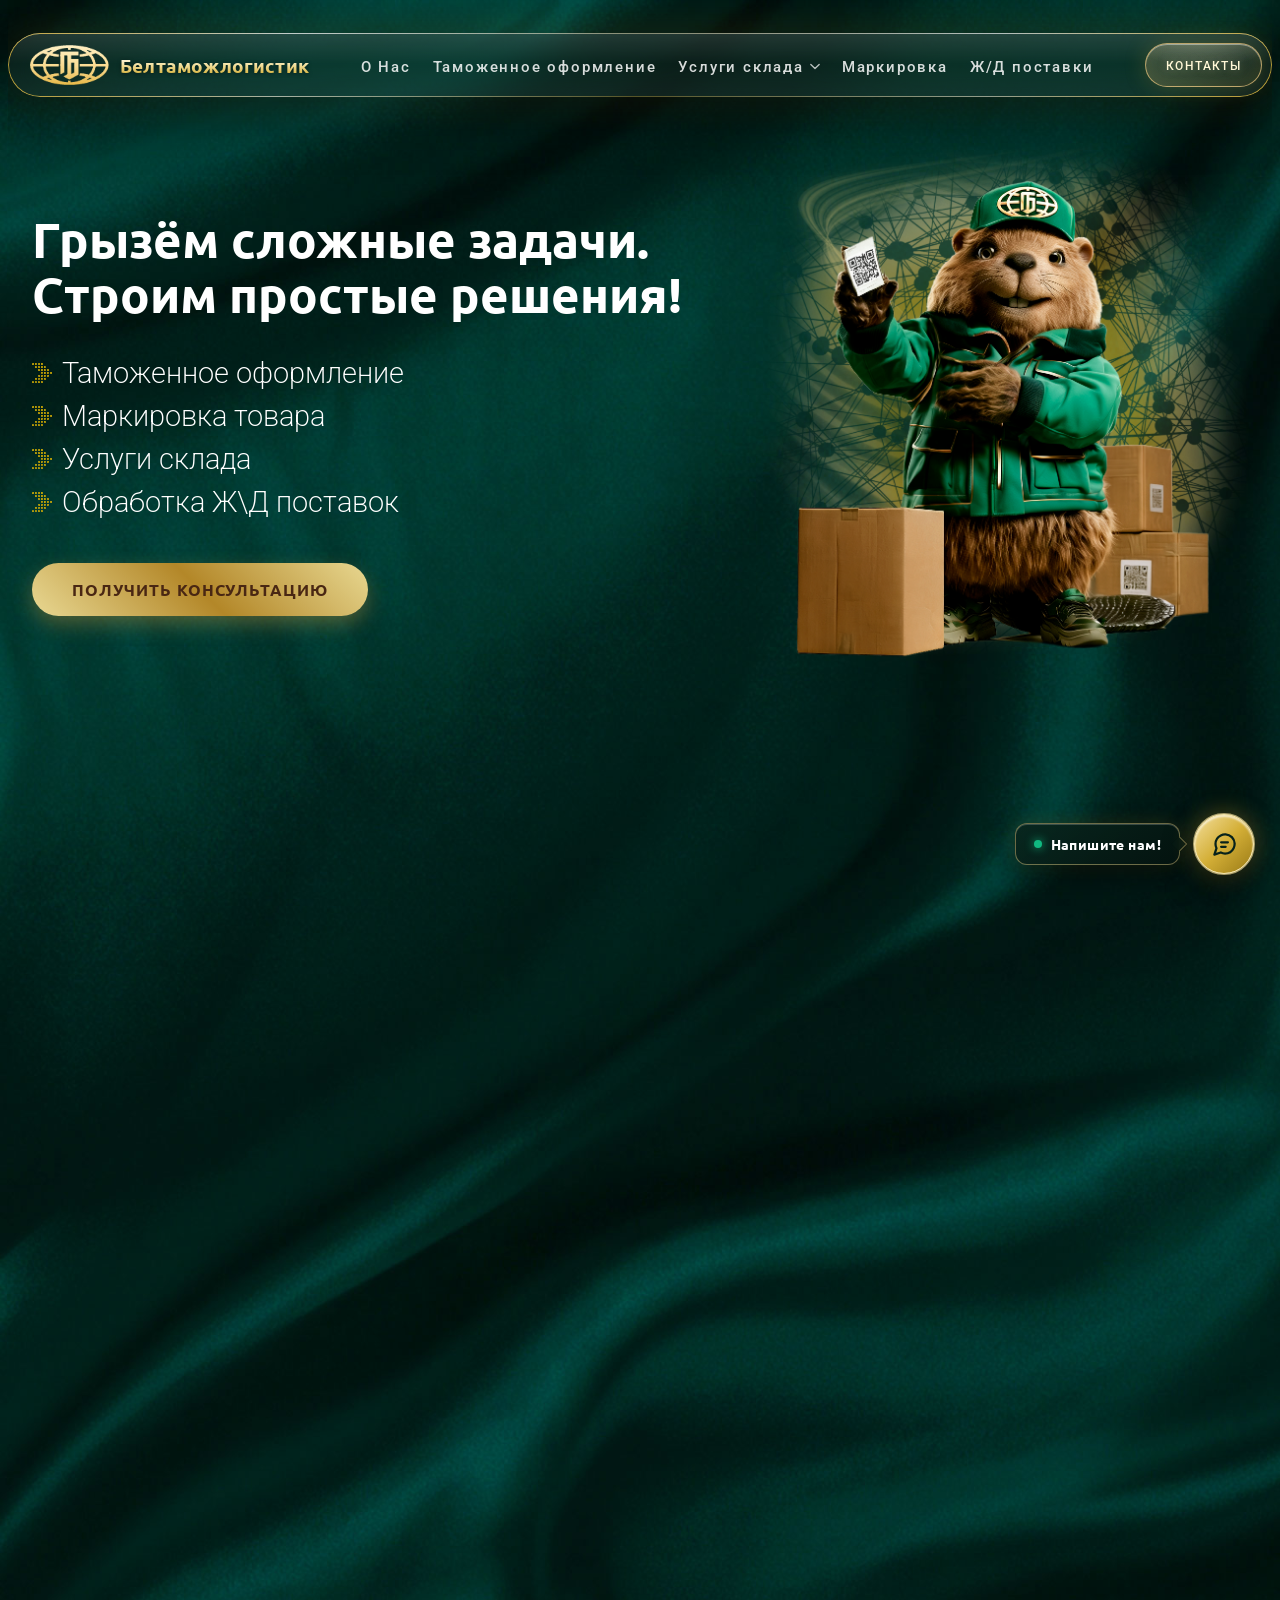
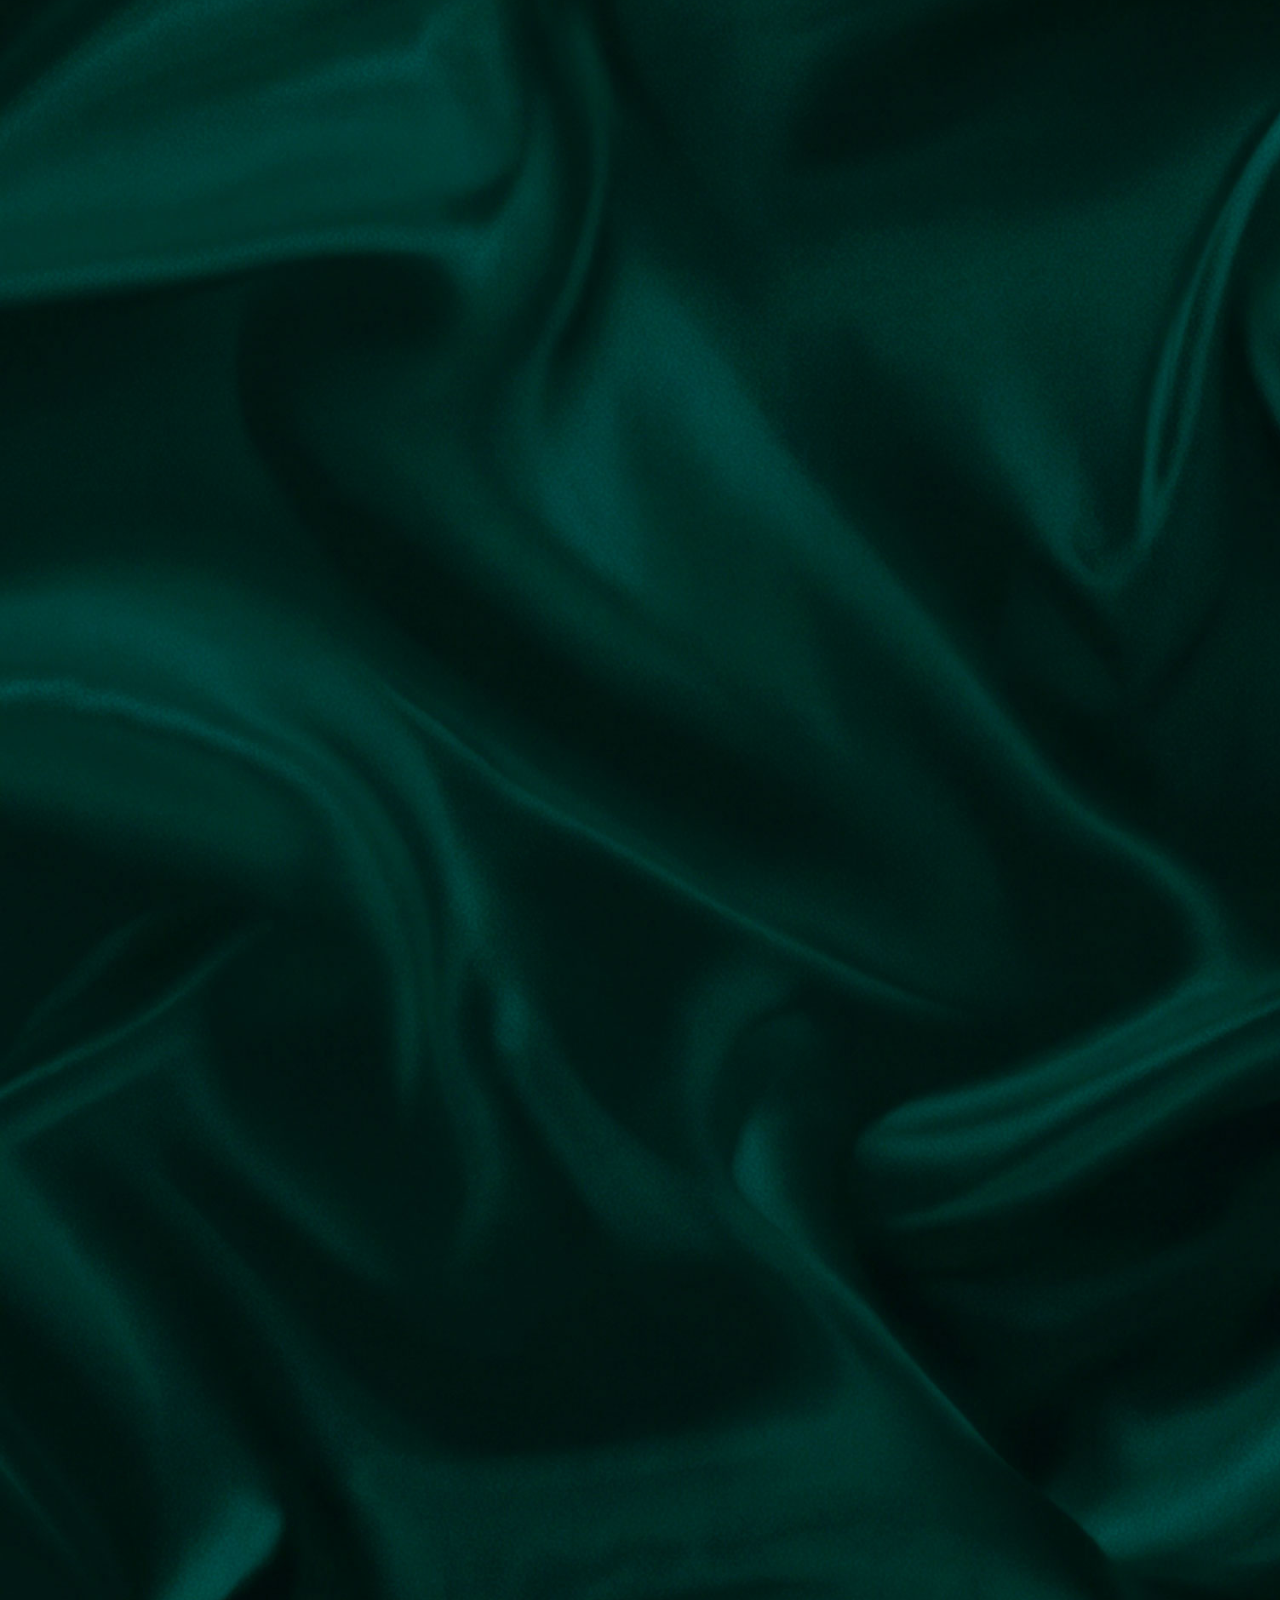
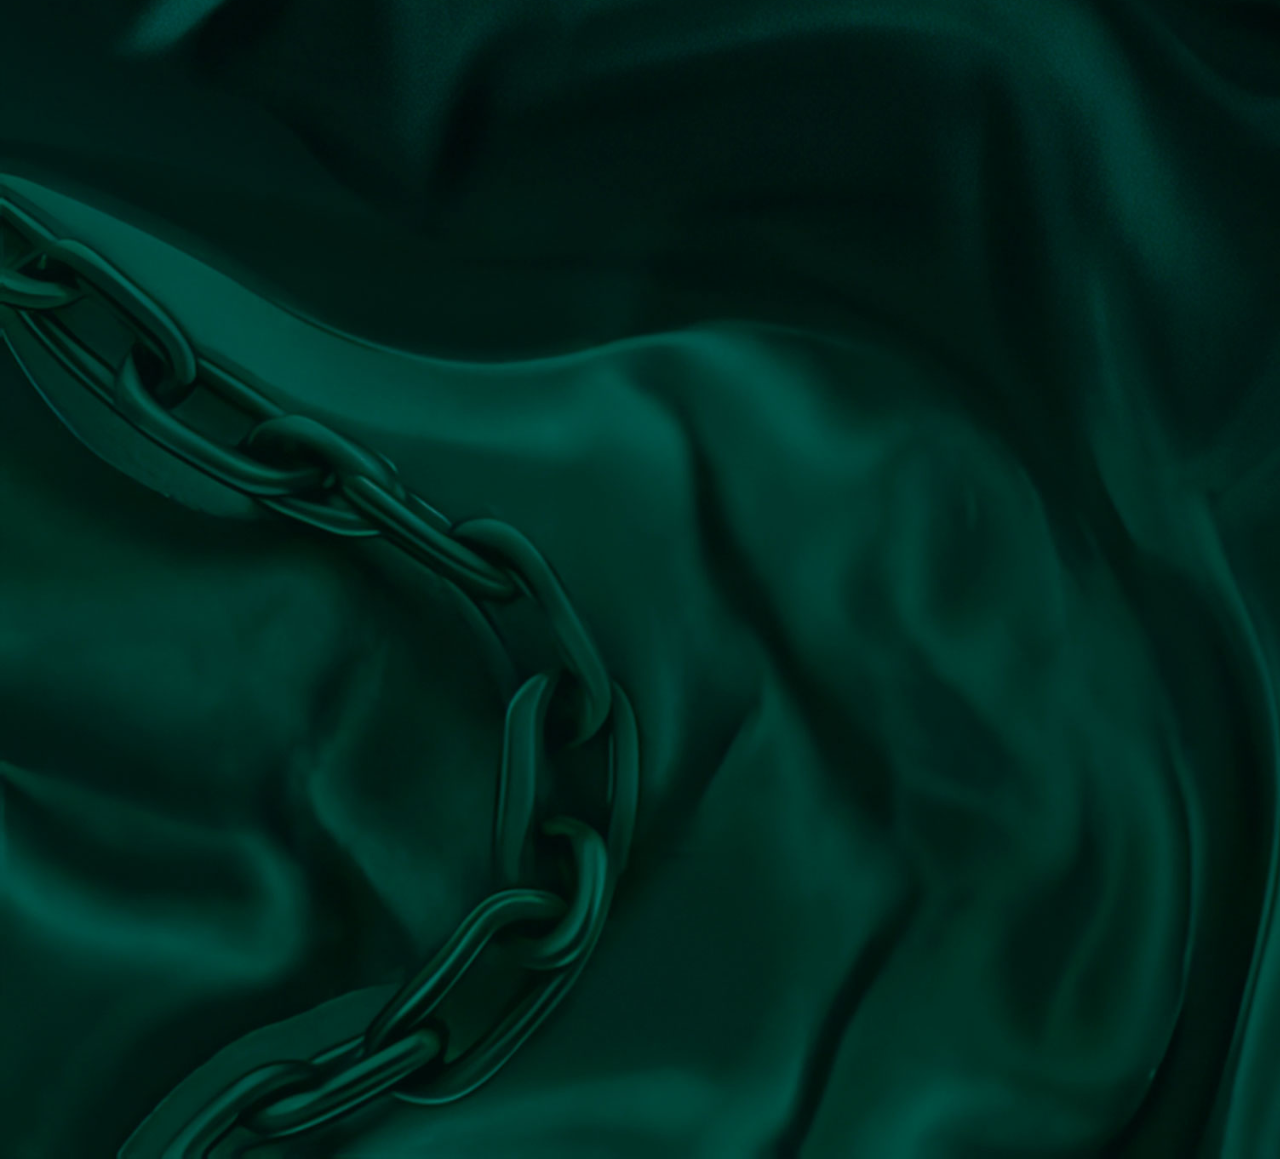
==== commit ff6eec42: "Update" ====
--- a/index.html
+++ b/index.html
@@ -4,6 +4,7 @@
     <meta charset="UTF-8">
     <meta name="viewport" content="width=device-width, initial-scale=1.0, maximum-scale=5.0">
     <title>Белтаможлогистик</title>
+    <link rel="icon" href="img/favicon-mascott.png" type="image/x-icon">
 
     <link rel="stylesheet" href="styles/style.css">
     <link rel="stylesheet" href="styles/media.css">
@@ -58,7 +59,7 @@
         </nav>
 
         <div class="header-contacts">
-            <button class="premium-gold-btn header-btn" type="button" data-open-contact-modal>
+            <button class="premium-gold-btn header-btn" type="button" data-open-contact-modal="info">
                 <span>Контакты</span>
             </button>
         </div>
@@ -913,20 +914,20 @@
 
          <!-- Верхний переключатель вкладок -->
          <div class="btl-modal-header">
-             <div class="btl-tabs-nav" role="tablist">
-                 <button type="button" class="btl-tab-btn active" data-tab-target="contacts" role="tab" aria-selected="true">
-                     <span class="btl-tab-dot"></span>
-                     <span>Написать нам</span>
-                 </button>
-                 <button type="button" class="btl-tab-btn" data-tab-target="form" role="tab" aria-selected="false">
-                     <span class="btl-tab-dot"></span>
-                     <span>Оставить заявку</span>
-                 </button>
-                 <button type="button" class="btl-tab-btn" data-tab-target="info" role="tab" aria-selected="false">
-                     <span class="btl-tab-dot"></span>
-                     <span>Инфо и карта</span>
-                 </button>
-             </div>
+<!--             <div class="btl-tabs-nav" role="tablist">-->
+<!--                 <button type="button" class="btl-tab-btn active" data-tab-target="contacts" role="tab" aria-selected="true">-->
+<!--                     <span class="btl-tab-dot"></span>-->
+<!--                     <span>Написать нам</span>-->
+<!--                 </button>-->
+<!--                 <button type="button" class="btl-tab-btn" data-tab-target="form" role="tab" aria-selected="false">-->
+<!--                     <span class="btl-tab-dot"></span>-->
+<!--                     <span>Оставить заявку</span>-->
+<!--                 </button>-->
+<!--                 <button type="button" class="btl-tab-btn" data-tab-target="info" role="tab" aria-selected="false">-->
+<!--                     <span class="btl-tab-dot"></span>-->
+<!--                     <span>Инфо и карта</span>-->
+<!--                 </button>-->
+<!--             </div>-->
          </div>
 
          <!-- ТЕЛО МОДАЛКИ -->
@@ -1067,7 +1068,7 @@
                   <span class="btl-input-icon">
                     <svg width="18" height="18" viewBox="0 0 24 24" fill="none" stroke="currentColor" stroke-width="1.8"><path d="M20 21v-2a4 4 0 0 0-4-4H8a4 4 0 0 0-4 4v2"/><circle cx="12" cy="7" r="4"/></svg>
                   </span>
-                                     <input type="text" id="btlUserName" name="name" class="btl-input" placeholder="Например, Александр" required>
+                                     <input type="text" id="btlUserName" name="name" class="btl-input" placeholder="Имя" required>
                                  </div>
                              </div>
 
@@ -1317,6 +1318,9 @@
     </div>
 
 </div>
+
+
+
 <script src="index.js"></script>
 <script src="scripts/contacts-modal.js"></script>
 <script src="libs/aos/aos.js"></script>
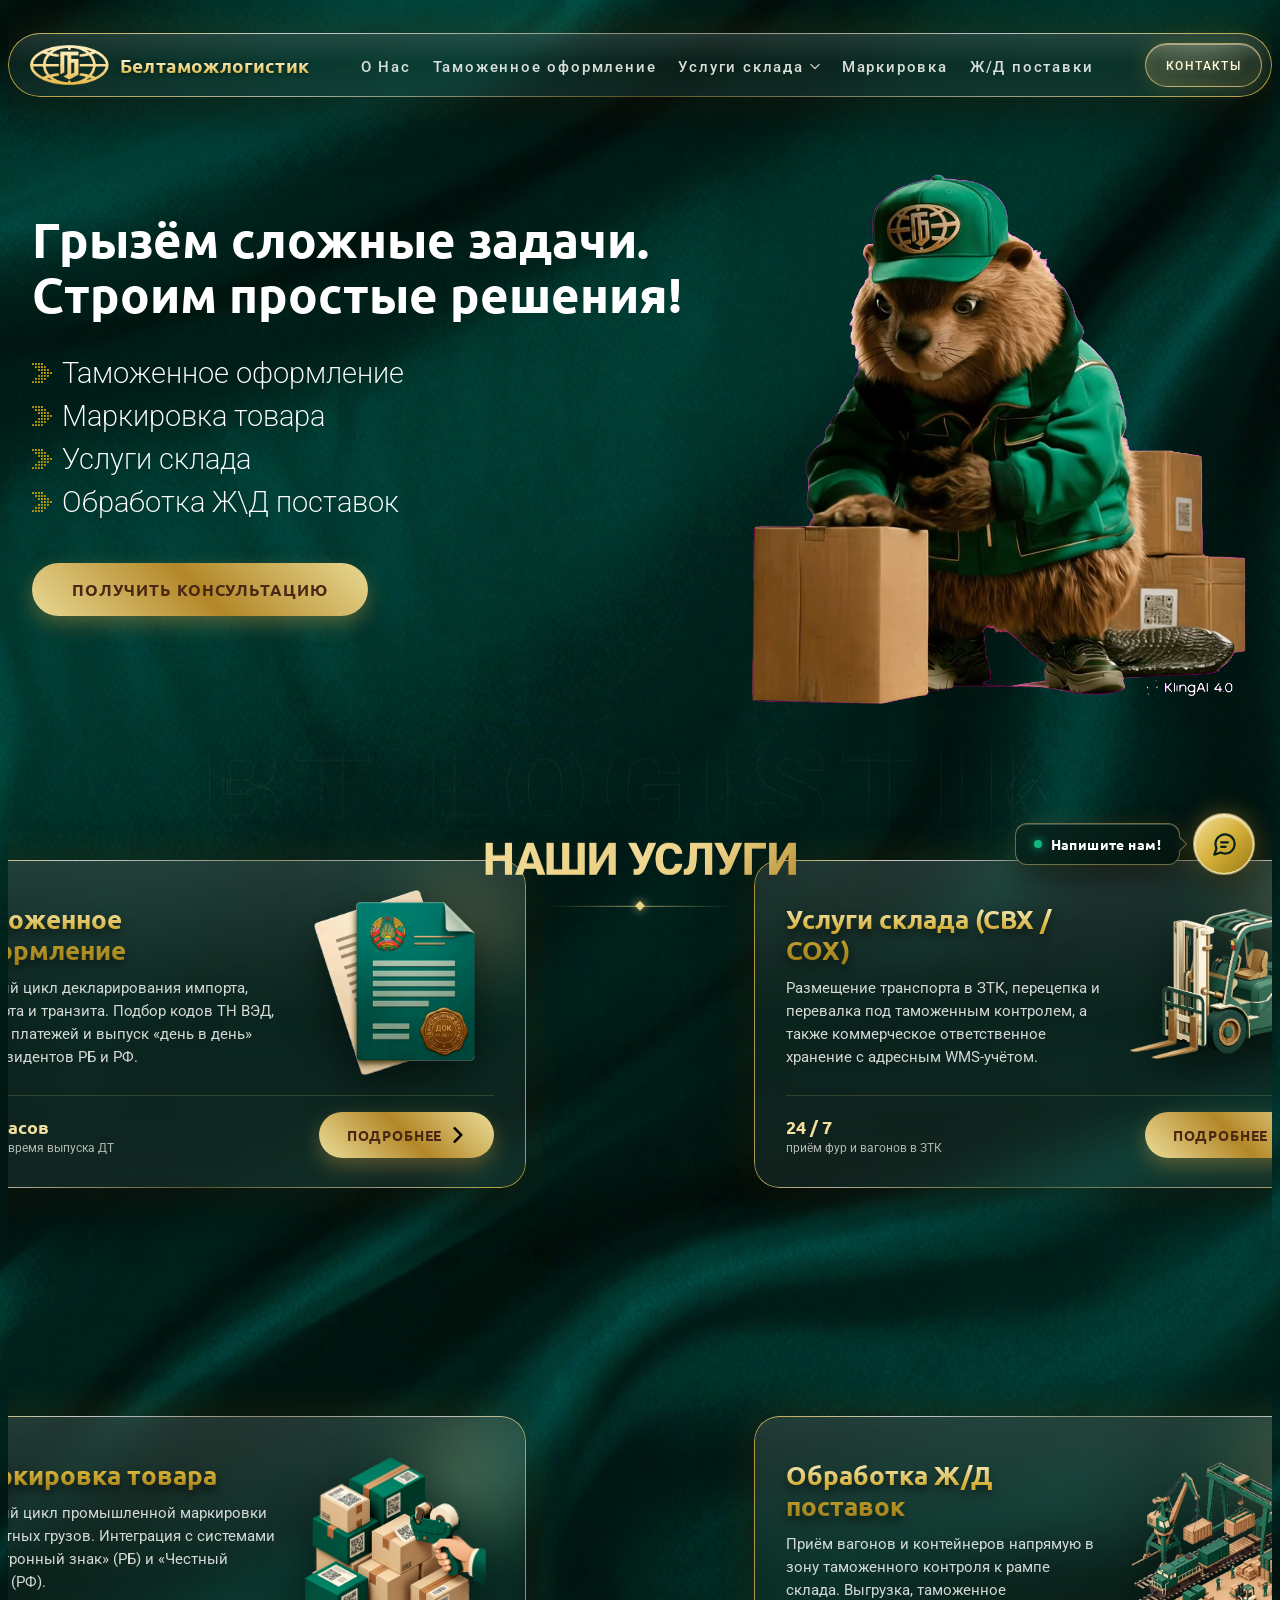
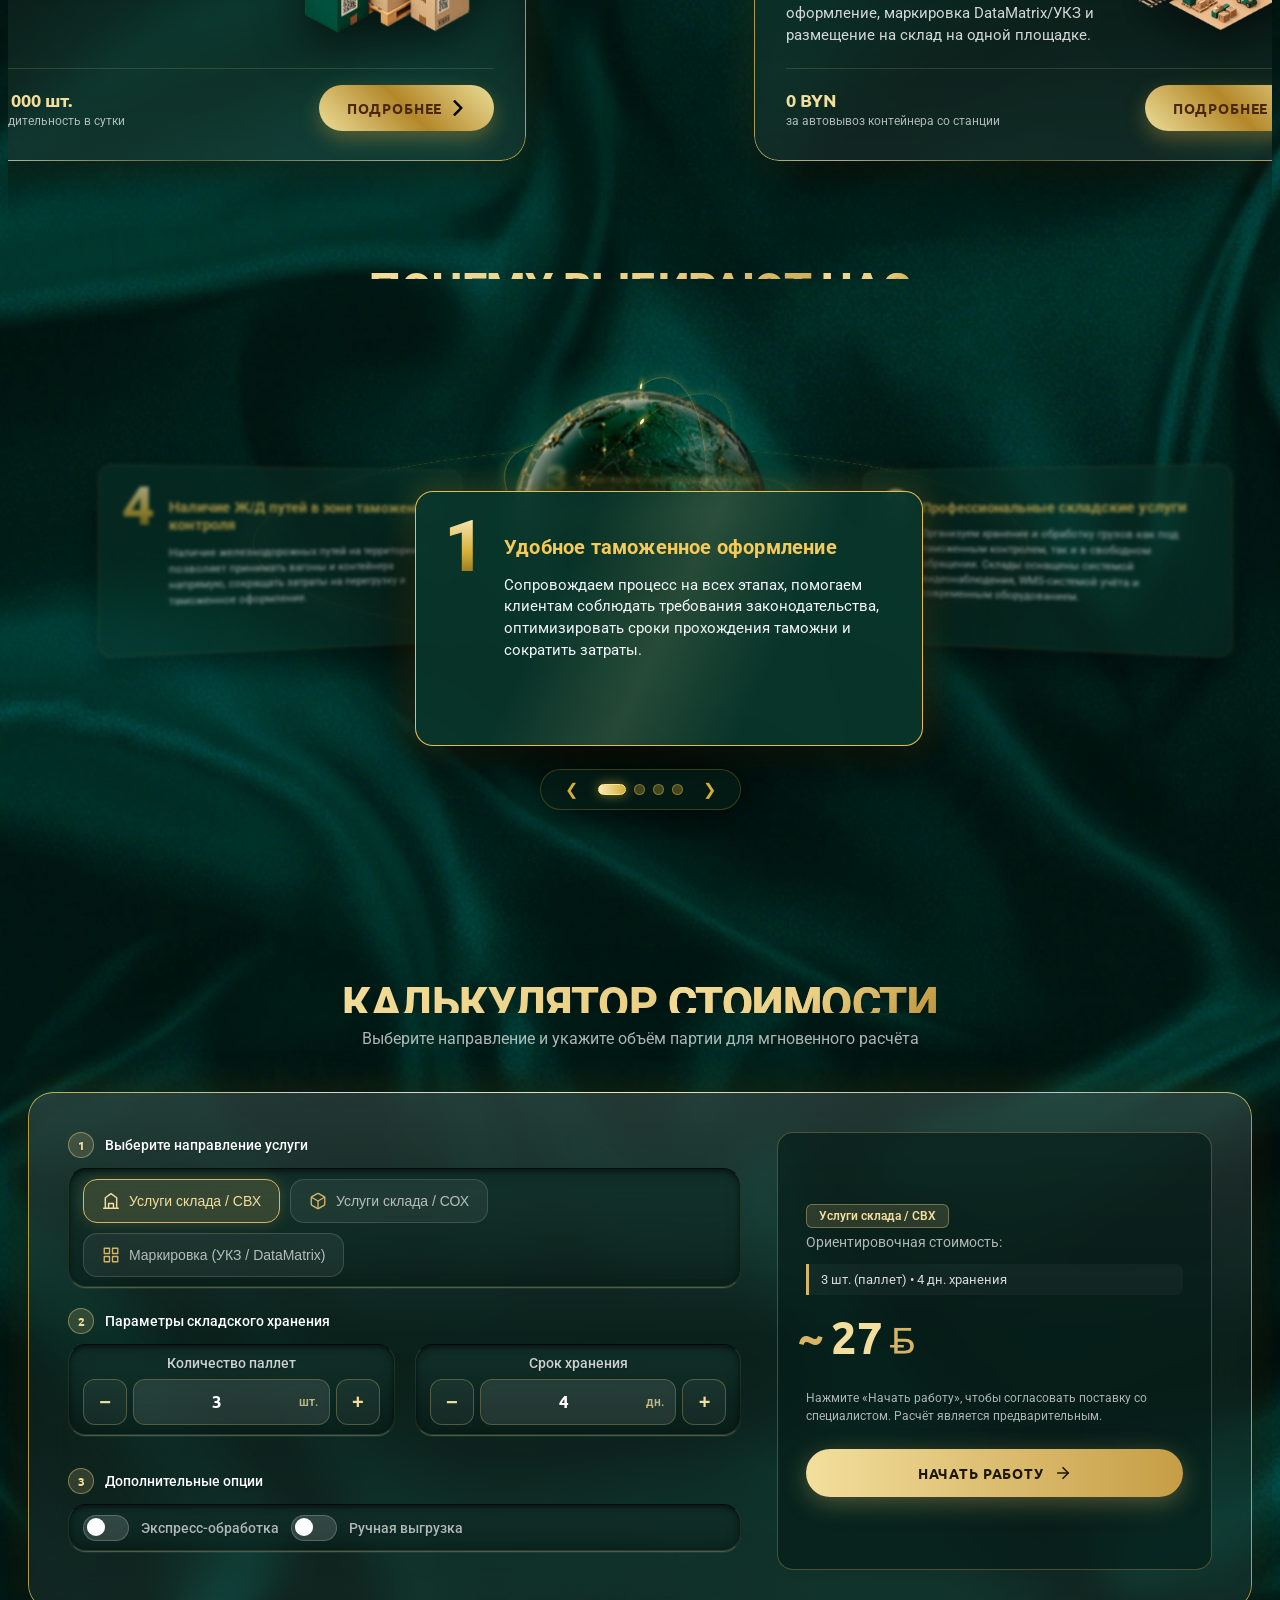
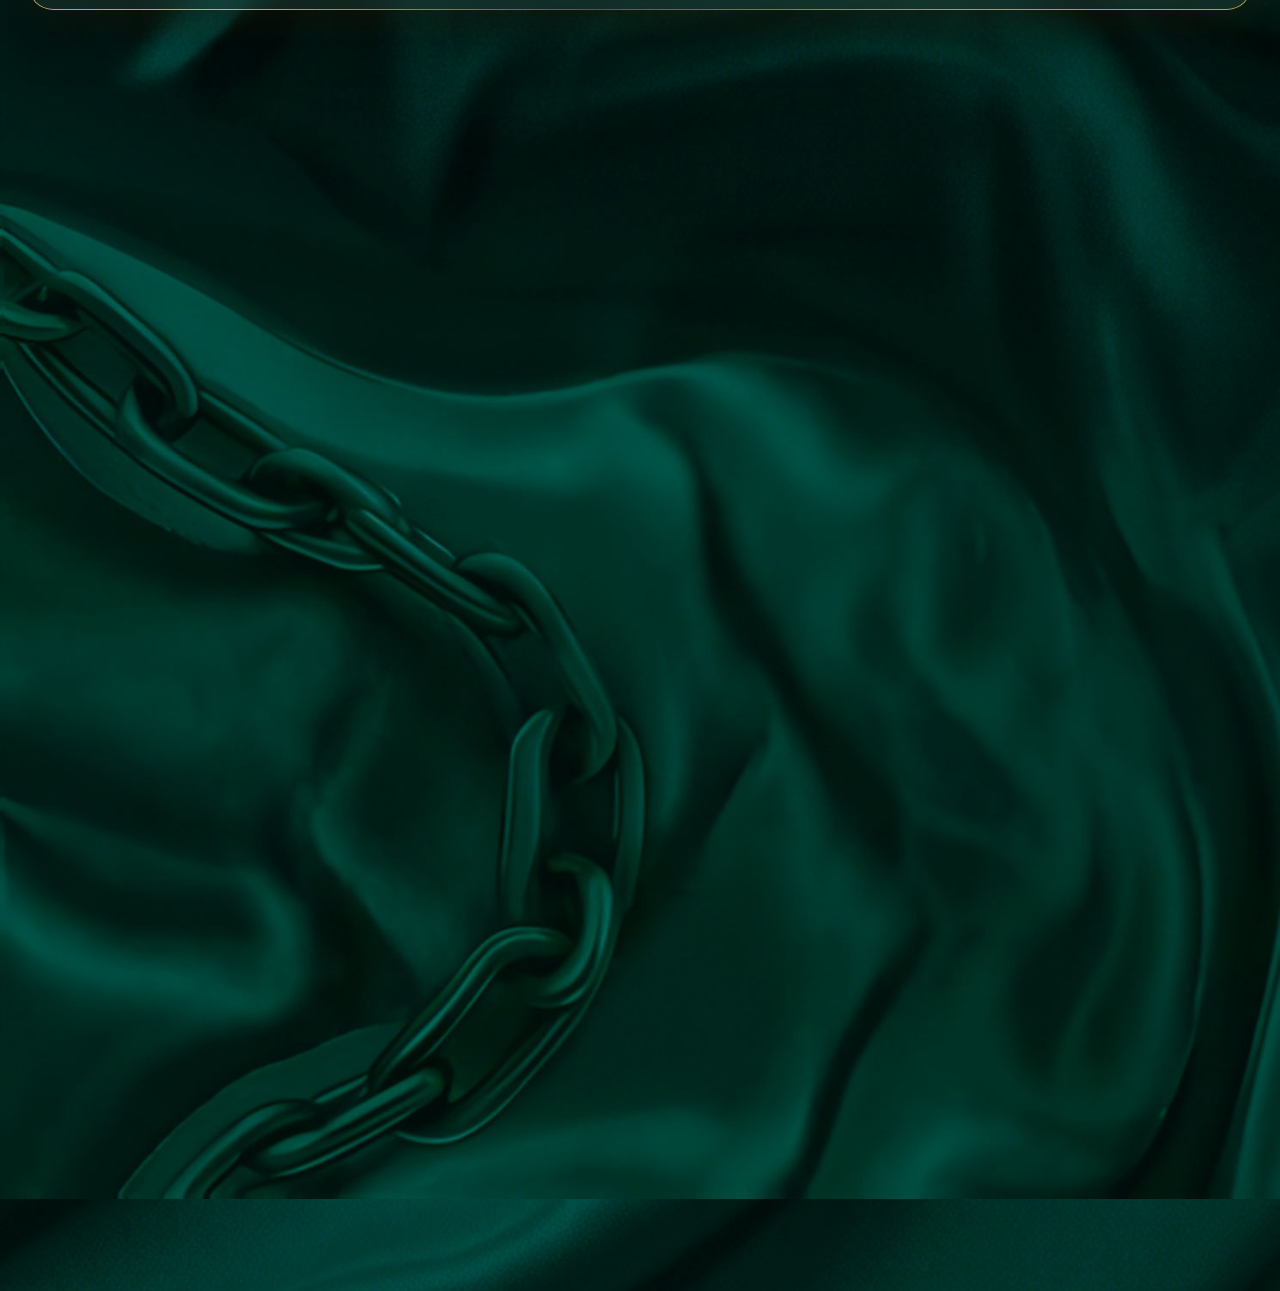
==== commit 44904c78: "Update" ====
--- a/index.html
+++ b/index.html
@@ -233,7 +233,17 @@
      </div>
      <div class="hero-render">
          <div class="hero-render-wrapper">
-             <img src="img/mascott2.png" alt="">
+<!--             <img src="img/mascott2.png" alt="">-->
+             <video
+                     class="hero-beaver"
+                     autoplay
+                     loop
+                     muted
+                     playsinline
+                     poster="img/mascott2.png"
+             >
+                 <source src="img/beaver5.webm" type="video/webm">
+             </video>
          </div>
 
 
--- a/styles/style.css
+++ b/styles/style.css
@@ -604,12 +604,24 @@
         font-size: 13px;
     }
 }
+@media (max-width: 520px) {
+    .btl-fab-hint{
+    display: none}
+}
 
 @media (max-width: 380px) {
     .btl-fab-hint {
         padding: 8px 11px;
         font-size: 12px;
     }
+}
+.hero-beaver {
+    display: block;
+    width: 100%;
+    max-width: 500px; /* подгони под размер, который был у PNG */
+    height: auto;
+    pointer-events: none; /* чтобы нельзя было кликнуть/поставить на паузу */
+    user-select: none;
 }
 /*endregion*/
 /*region Тайтлы с переливами*/
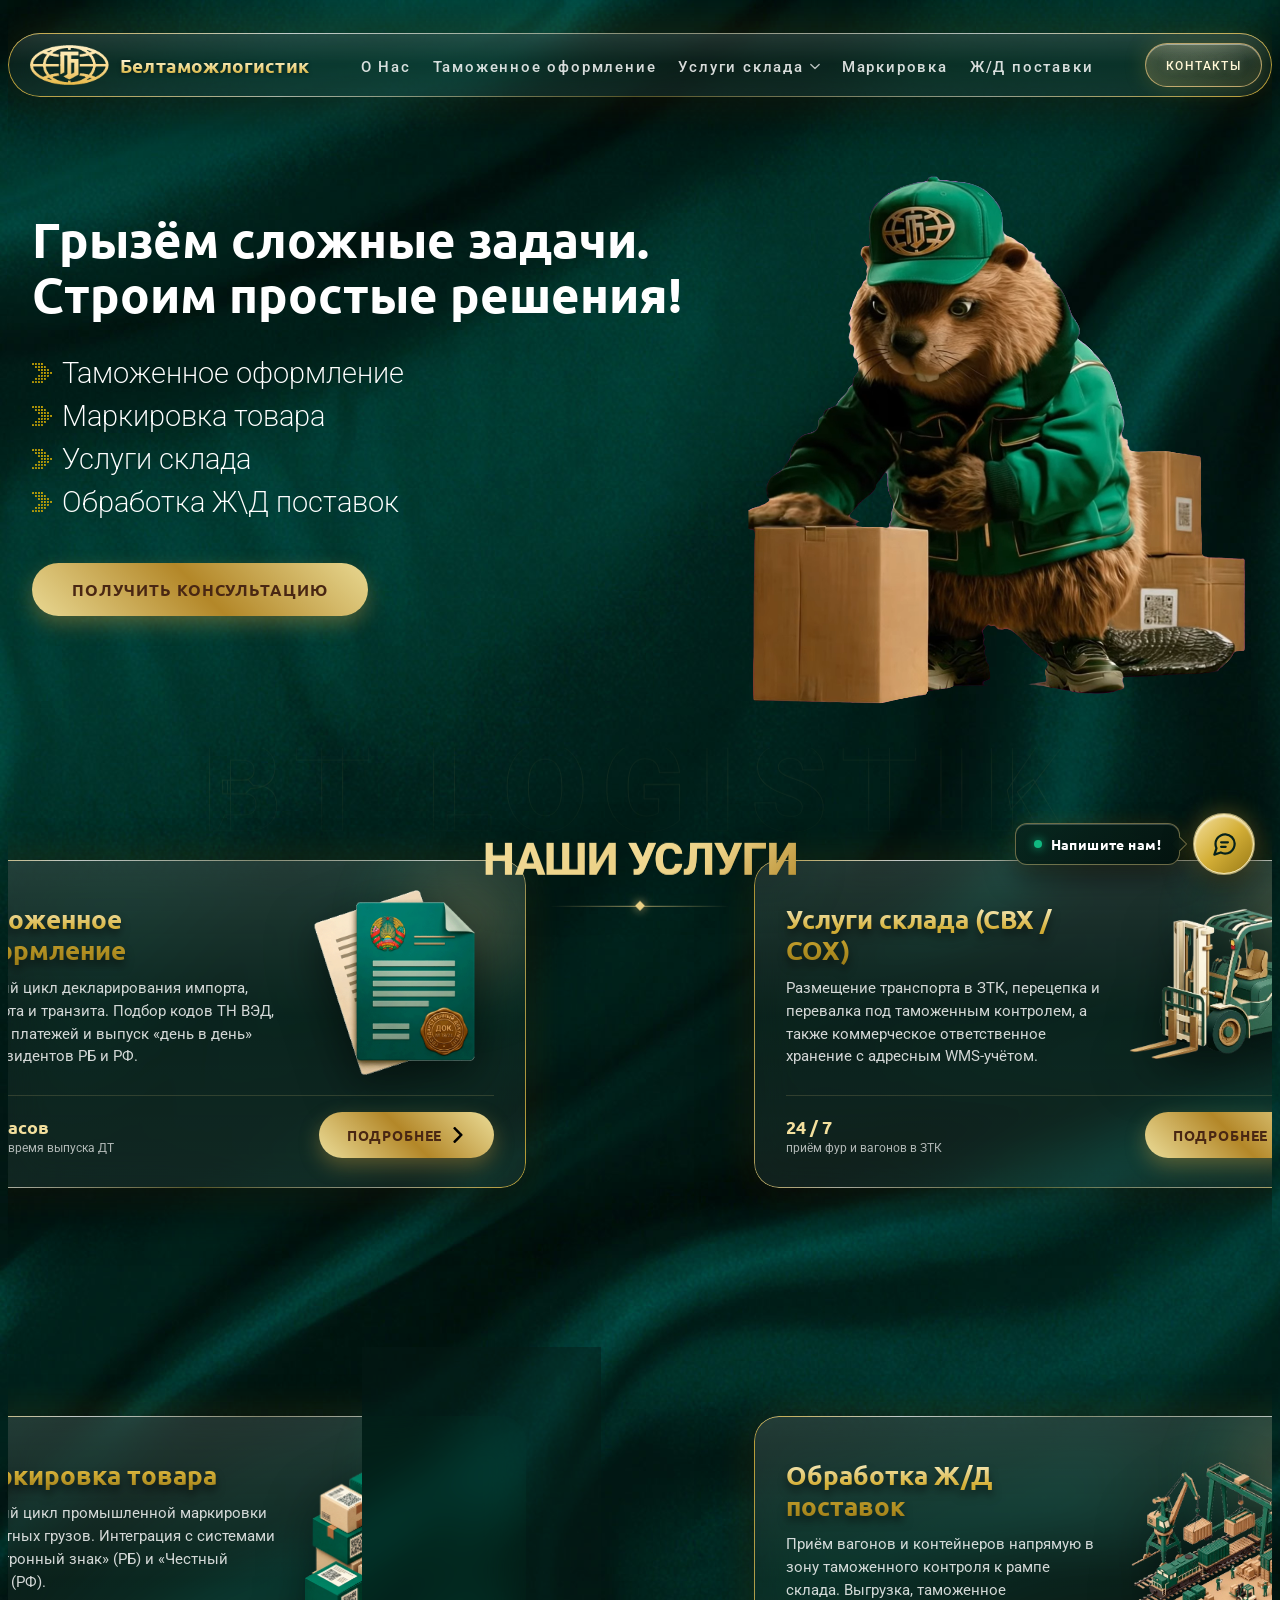
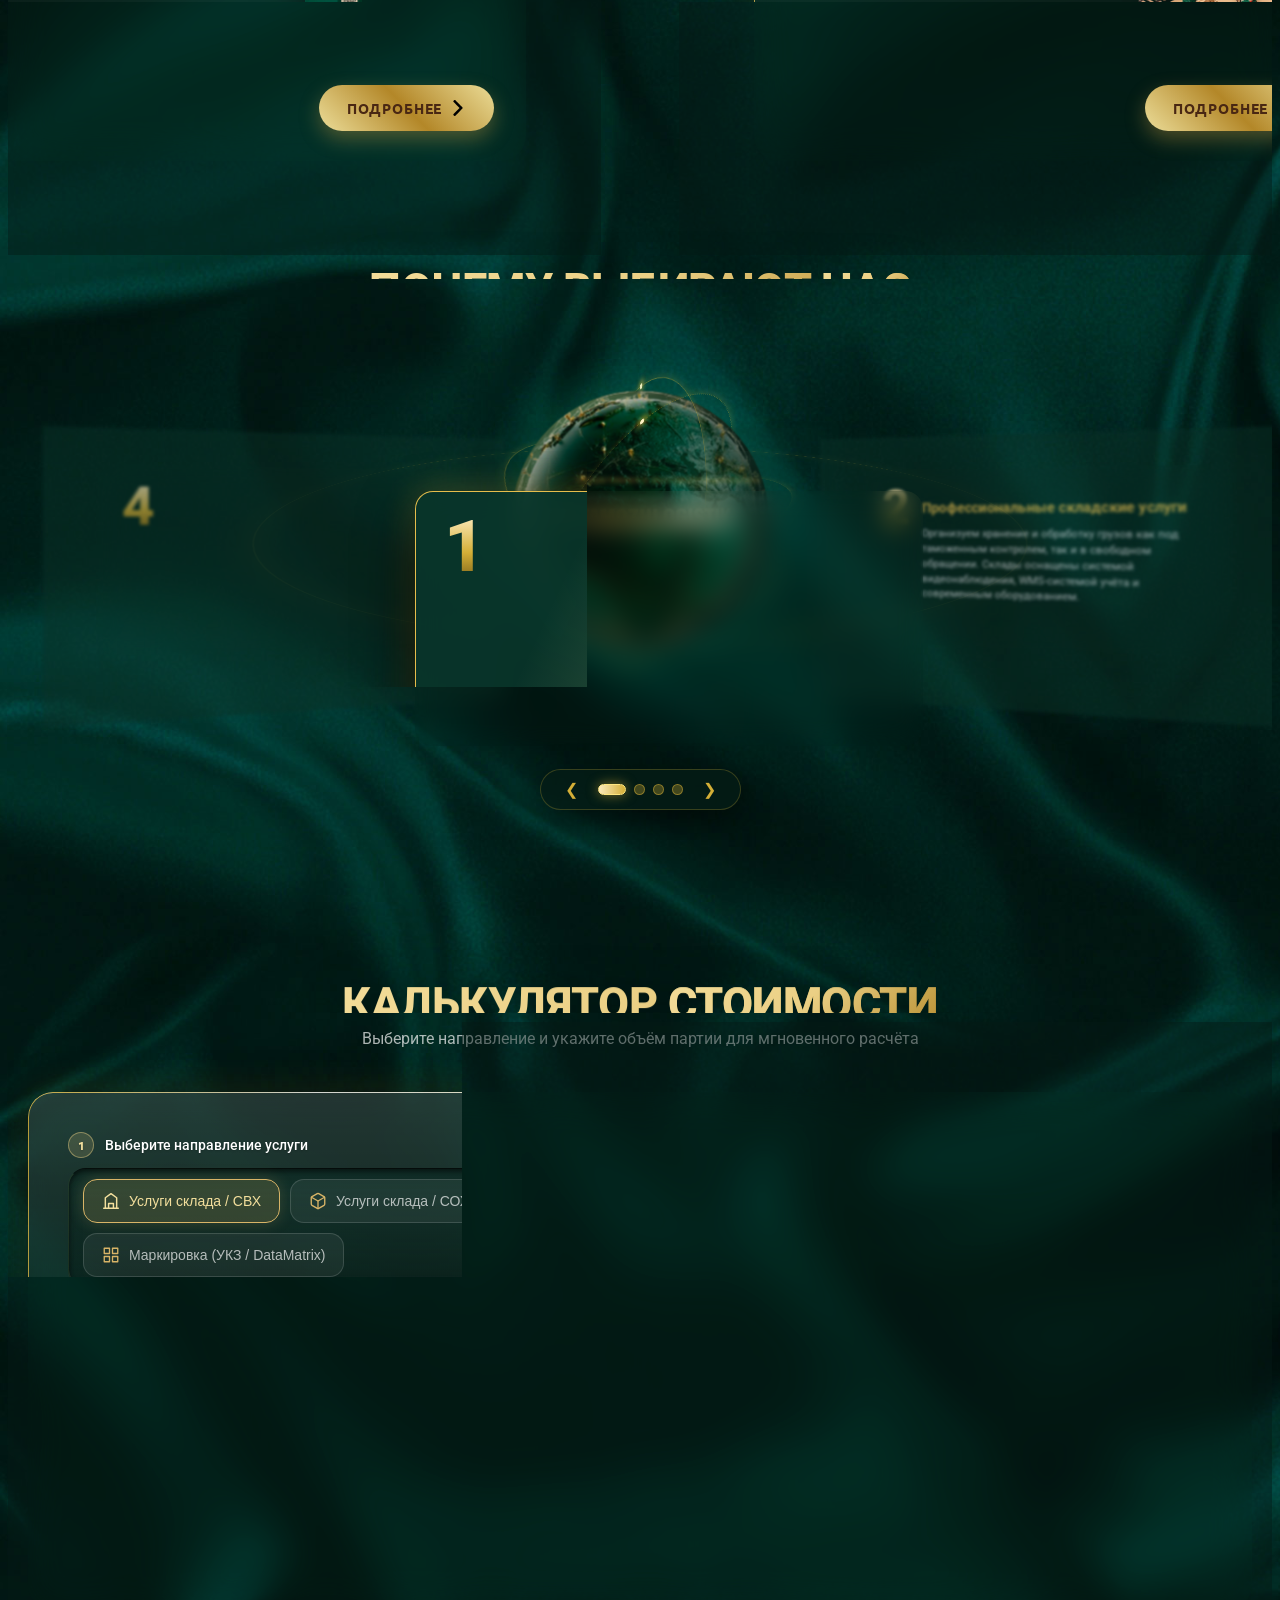
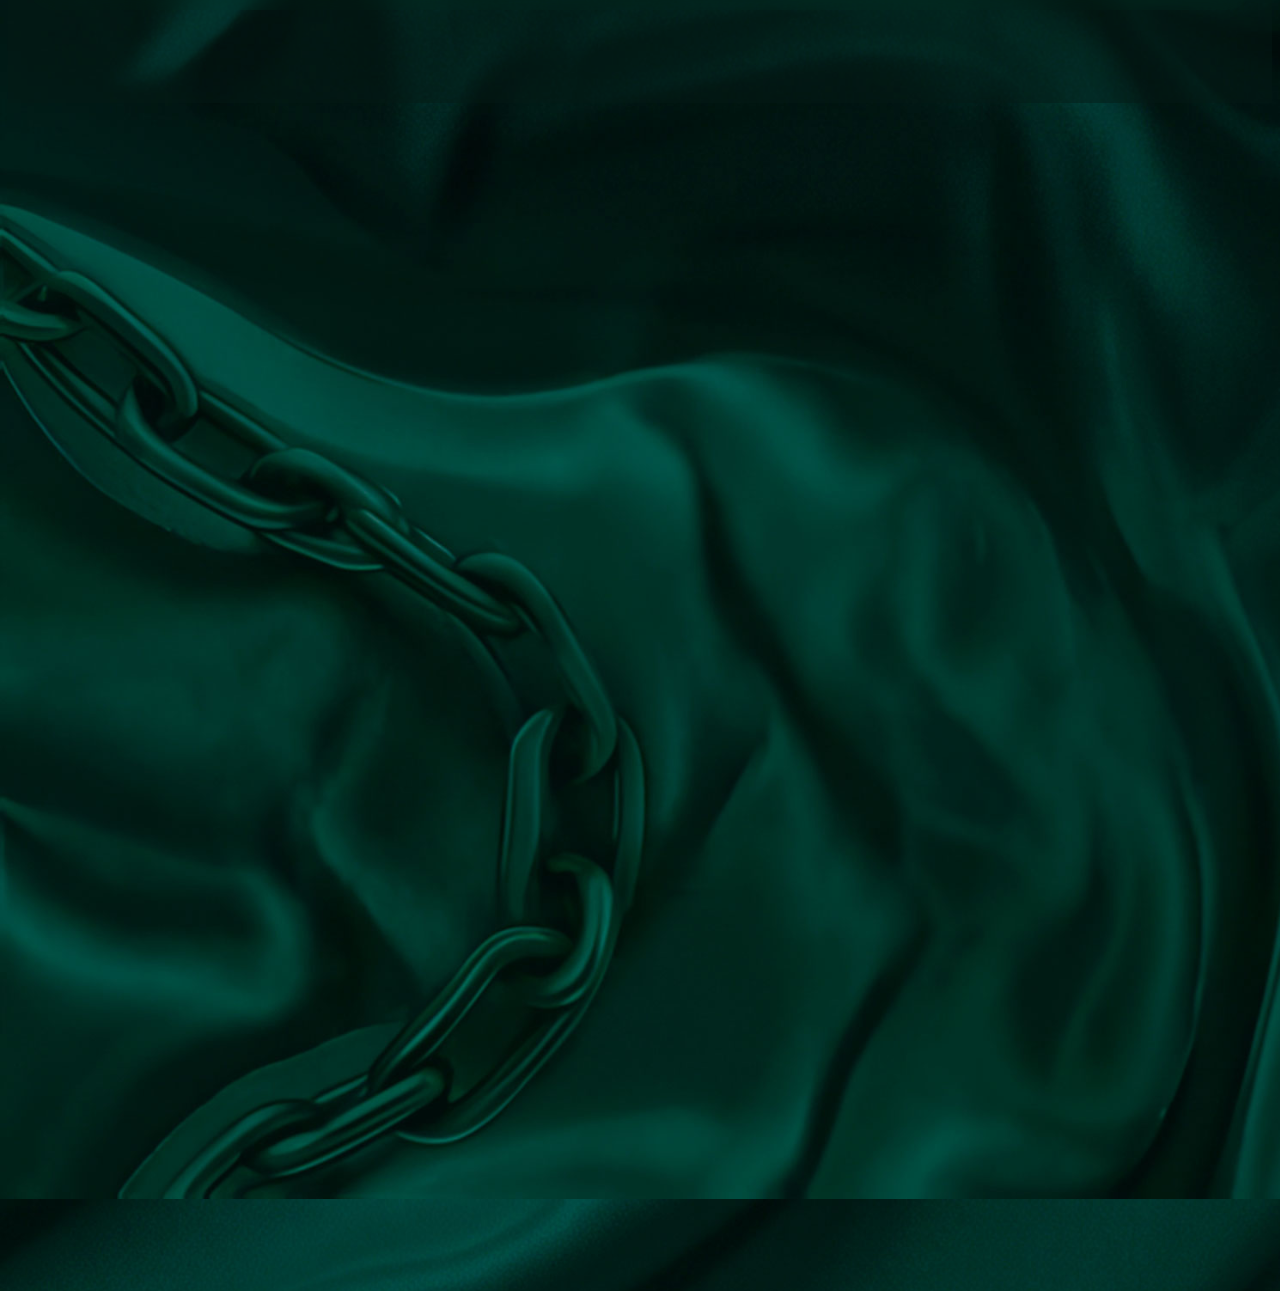
==== commit 452a9a07: "Update" ====
--- a/index.html
+++ b/index.html
@@ -242,7 +242,7 @@
                      playsinline
                      poster="img/mascott2.png"
              >
-                 <source src="img/beaver5.webm" type="video/webm">
+                 <source src="img/beaver7.webm" type="video/webm">
              </video>
          </div>
 
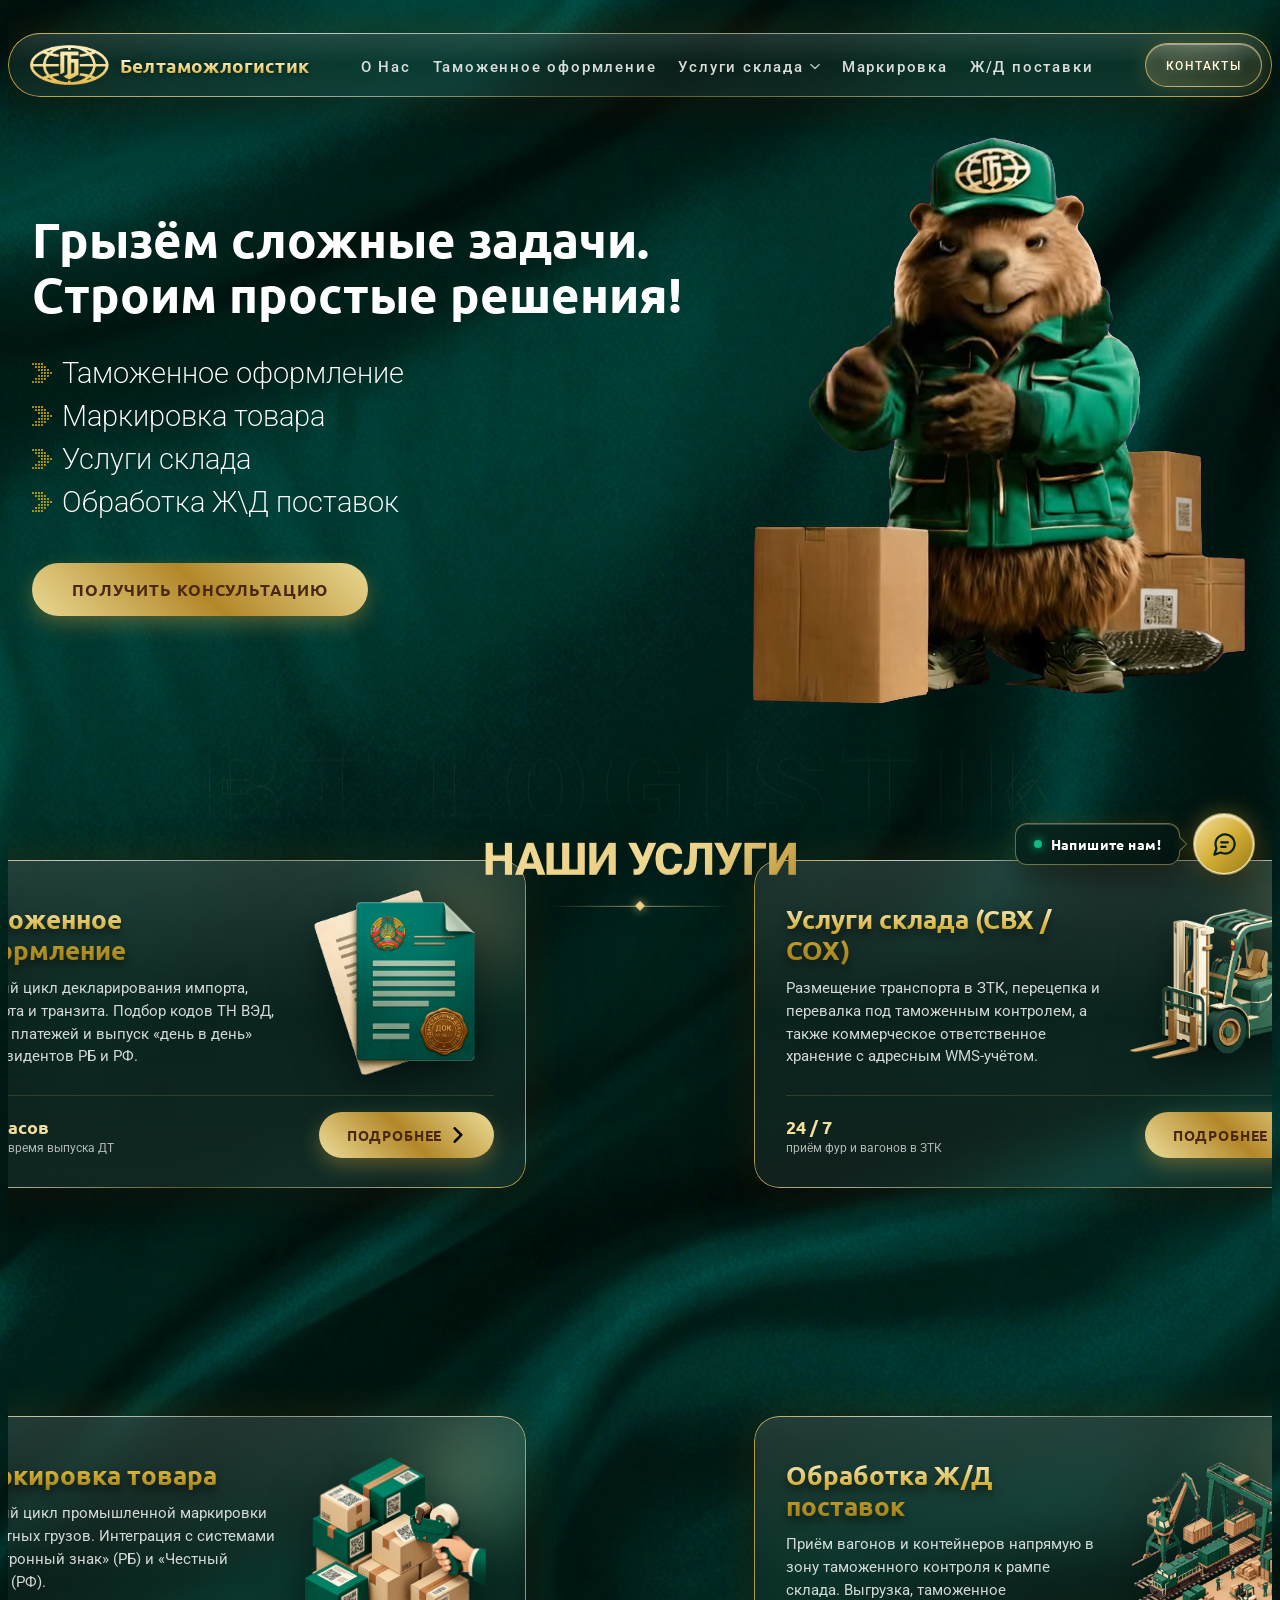
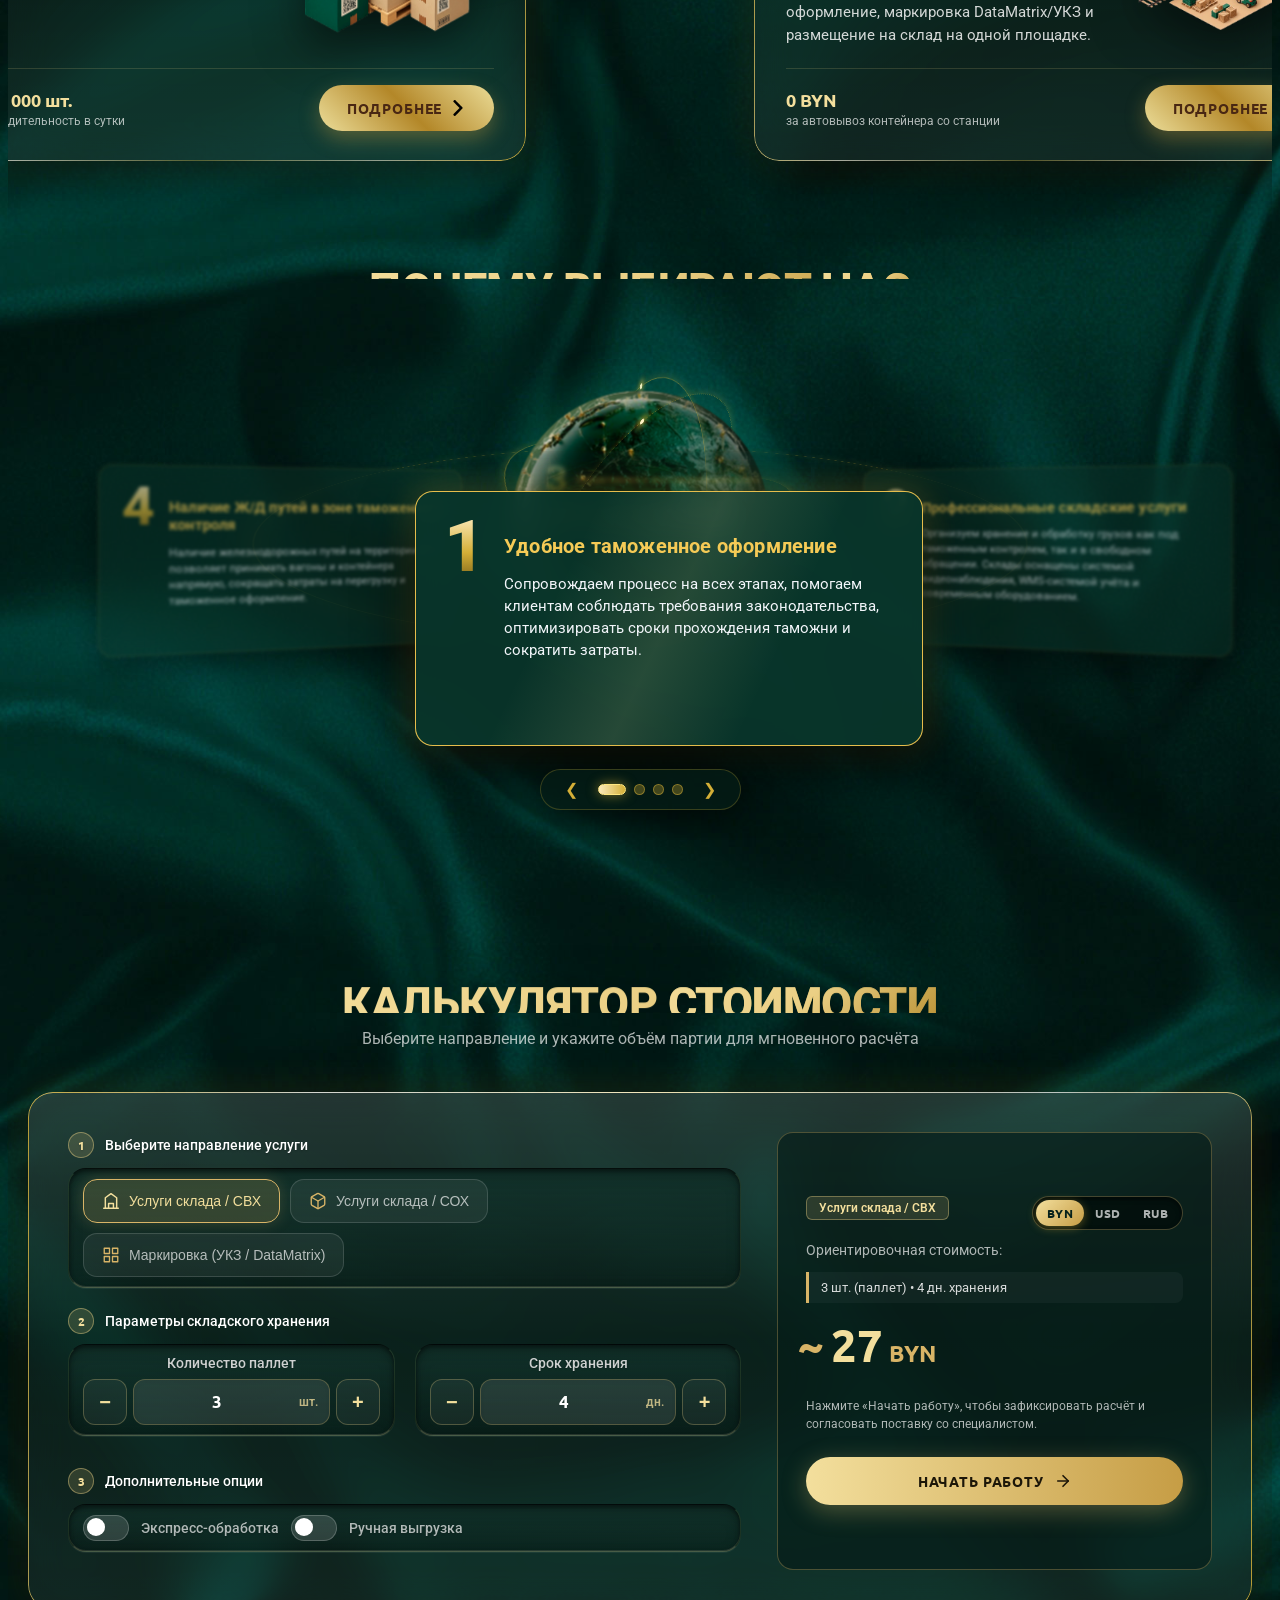
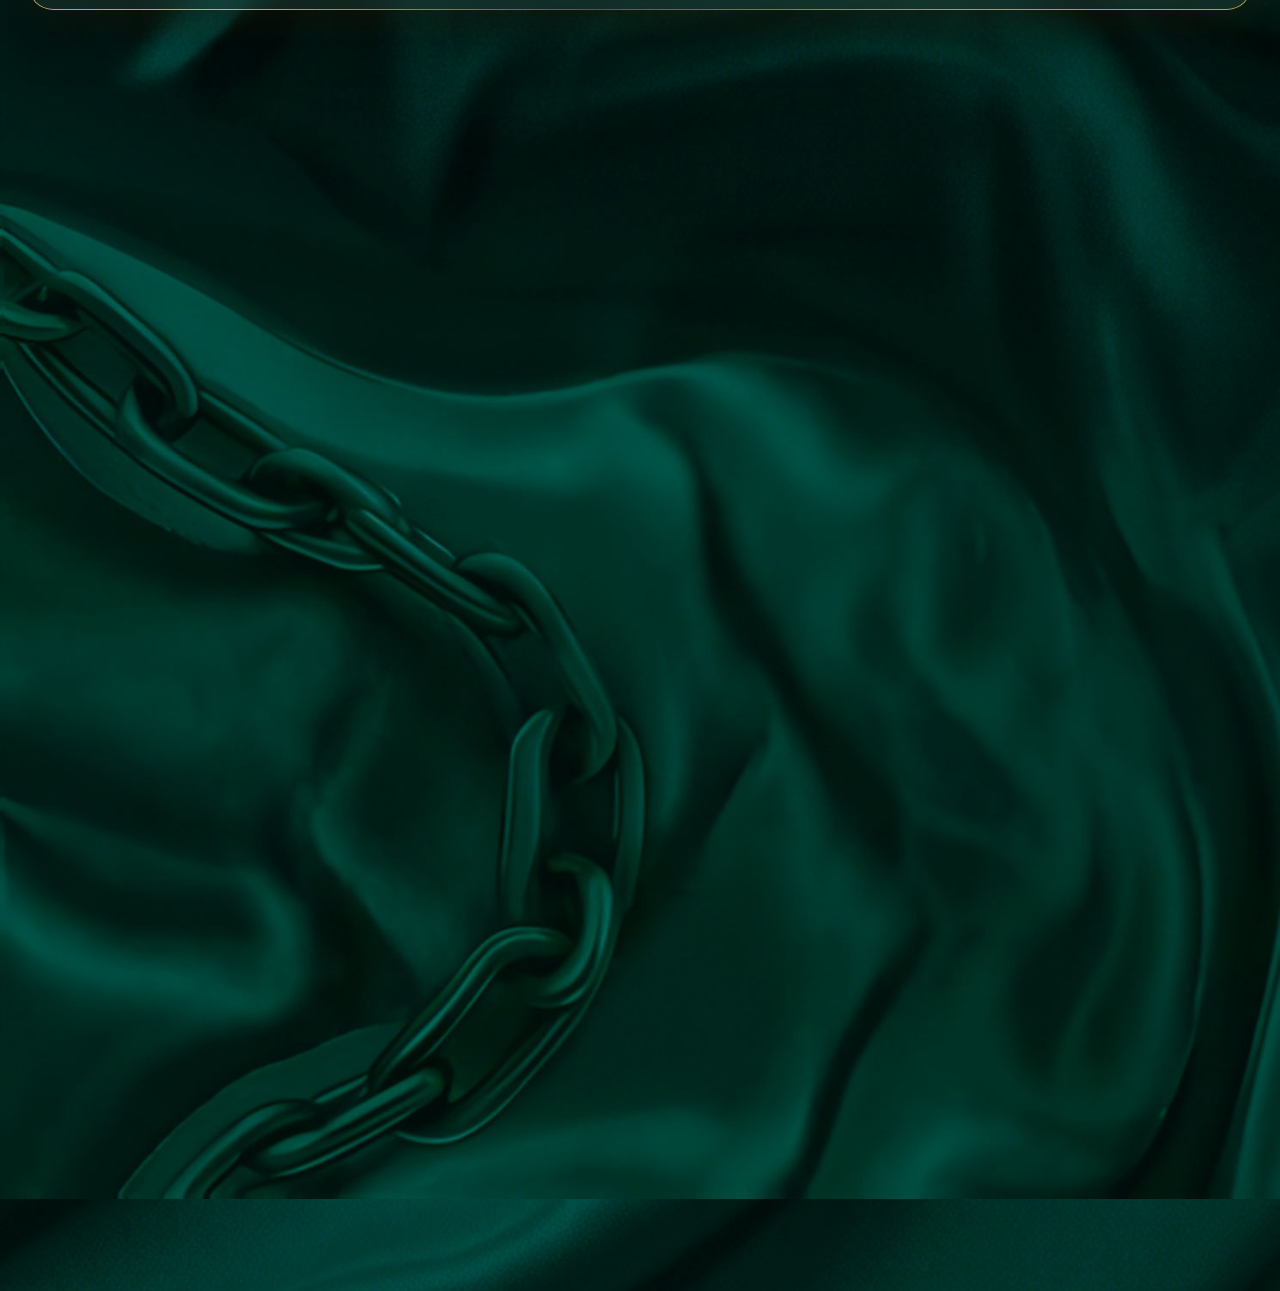
==== commit 9c07d5e3: "Update" ====
--- a/index.html
+++ b/index.html
@@ -679,37 +679,74 @@
                 </div>
 
                 <!-- ПРАВАЯ КОЛОНКА: ИТОГ И КНОПКА "НАЧАТЬ РАБОТУ" -->
-                <div class="calc-summary">
-                    <div class="summary-box">
-                        <div class="summary-top-meta">
+<!--                <div class="calc-summary">-->
+<!--                    <div class="summary-box">-->
+<!--                        <div class="summary-top-meta">-->
+<!--                            <span class="summary-service-tag" id="summaryServiceTag">Услуги склада / СВХ</span>-->
+<!--                            <span class="summary-caption">Ориентировочная стоимость:</span>-->
+<!--                        </div>-->
+
+<!--                        <div class="summary-formula" id="summarySpecs">-->
+<!--                            3 шт. (паллет) • 4 дн. хранения-->
+<!--                        </div>-->
+
+<!--                        <div class="summary-price">-->
+<!--                            <span class="summary-tilde">~</span>-->
+<!--                            <span id="calcTotalValue">27</span>-->
+<!--                            <span class="currency">-->
+<!--                            <svg xmlns="http://www.w3.org/2000/svg" viewBox="0 0 13 14" width="25" height="25">-->
+<!--  <path d="M2.35 0v9.33H.09v1.31h2.26v3.36h5.48c1.5 0 2.56-.2 3.19-.59.62-.39 1.09-.88 1.4-1.5.32-.61.48-1.28.48-1.98 0-.87-.22-1.63-.66-2.28-.44-.65-1.02-1.1-1.75-1.33-.73-.24-1.71-.35-2.94-.35H4.21v-4.3H11.43V0H2.35zm1.86 7.57h2.47c1.23 0 2.1.06 2.61.19.5.13.9.38 1.19.77.29.39.43.87.43 1.45 0 .82-.25 1.43-.75 1.84-.5.4-1.25.61-2.24.61H4.21v-1.77H7.5V9.33H4.21V7.57z"/>-->
+<!--</svg>-->
+
+<!--                            </span>-->
+<!--                        </div>-->
+
+<!--                        <p class="summary-note" id="summaryNote">-->
+<!--                            Нажмите «Начать работу», чтобы согласовать поставку со специалистом. Расчёт является предварительным.-->
+<!--                        </p>-->
+
+<!--                        <button type="button" class="gold-btn calc-submit-btn" id="startWorkBtn">-->
+<!--                            <span>НАЧАТЬ РАБОТУ</span>-->
+<!--                            <svg width="18" height="18" viewBox="0 0 24 24" fill="none" stroke="currentColor" stroke-width="2.2" stroke-linecap="round" stroke-linejoin="round"><path d="M5 12h14"/><path d="m12 5 7 7-7 7"/></svg>-->
+<!--                        </button>-->
+<!--                    </div>-->
+<!--                </div>-->
+                <div class="summary-box">
+                    <div class="summary-top-meta">
+                        <div class="summary-header-row">
                             <span class="summary-service-tag" id="summaryServiceTag">Услуги склада / СВХ</span>
-                            <span class="summary-caption">Ориентировочная стоимость:</span>
+
+                            <!-- Переключатель валют BYN / USD / RUB -->
+                            <div class="calc-currency-switcher" id="calcCurrencySwitcher" role="group" aria-label="Выбор валюты">
+                                <button type="button" class="calc-curr-btn active" data-currency="BYN">BYN</button>
+                                <button type="button" class="calc-curr-btn" data-currency="USD">USD</button>
+                                <button type="button" class="calc-curr-btn" data-currency="RUB">RUB</button>
+                            </div>
                         </div>
-
-                        <div class="summary-formula" id="summarySpecs">
-                            3 шт. (паллет) • 4 дн. хранения
-                        </div>
-
-                        <div class="summary-price">
-                            <span class="summary-tilde">~</span>
-                            <span id="calcTotalValue">27</span>
-                            <span class="currency">
-                            <svg xmlns="http://www.w3.org/2000/svg" viewBox="0 0 13 14" width="25" height="25">
-  <path d="M2.35 0v9.33H.09v1.31h2.26v3.36h5.48c1.5 0 2.56-.2 3.19-.59.62-.39 1.09-.88 1.4-1.5.32-.61.48-1.28.48-1.98 0-.87-.22-1.63-.66-2.28-.44-.65-1.02-1.1-1.75-1.33-.73-.24-1.71-.35-2.94-.35H4.21v-4.3H11.43V0H2.35zm1.86 7.57h2.47c1.23 0 2.1.06 2.61.19.5.13.9.38 1.19.77.29.39.43.87.43 1.45 0 .82-.25 1.43-.75 1.84-.5.4-1.25.61-2.24.61H4.21v-1.77H7.5V9.33H4.21V7.57z"/>
-</svg>
-
-                            </span>
-                        </div>
-
-                        <p class="summary-note" id="summaryNote">
-                            Нажмите «Начать работу», чтобы согласовать поставку со специалистом. Расчёт является предварительным.
-                        </p>
-
-                        <button type="button" class="gold-btn calc-submit-btn" id="startWorkBtn">
-                            <span>НАЧАТЬ РАБОТУ</span>
-                            <svg width="18" height="18" viewBox="0 0 24 24" fill="none" stroke="currentColor" stroke-width="2.2" stroke-linecap="round" stroke-linejoin="round"><path d="M5 12h14"/><path d="m12 5 7 7-7 7"/></svg>
-                        </button>
+                        <span class="summary-caption">Ориентировочная стоимость:</span>
                     </div>
+
+                    <div class="summary-formula" id="summarySpecs">
+                        3 шт. (паллет) • 4 дн. хранения
+                    </div>
+
+                    <div class="summary-price">
+                        <span class="summary-tilde">~</span>
+                        <span id="calcTotalValue">27</span>
+                        <span class="currency" id="calcCurrencyLabel">BYN</span>
+                    </div>
+
+                    <!-- Информер актуального курса НБ РБ (показывается при выборе USD или RUB) -->
+                    <div class="summary-rate-info" id="summaryRateInfo" hidden></div>
+
+                    <p class="summary-note" id="summaryNote">
+                        Нажмите «Начать работу», чтобы зафиксировать расчёт и согласовать поставку со специалистом.
+                    </p>
+
+                    <button type="button" class="gold-btn calc-submit-btn" id="startWorkBtn">
+                        <span>НАЧАТЬ РАБОТУ</span>
+                        <svg width="18" height="18" viewBox="0 0 24 24" fill="none" stroke="currentColor" stroke-width="2.2" stroke-linecap="round" stroke-linejoin="round"><path d="M5 12h14"/><path d="m12 5 7 7-7 7"/></svg>
+                    </button>
                 </div>
 
             </form>
--- a/styles/style.css
+++ b/styles/style.css
@@ -2036,6 +2036,89 @@
 
 #cargoAmountGroup{
     display: none;
+}
+
+/* ==========================================================================
+   ПЕРЕКЛЮЧАТЕЛЬ ВАЛЮТ (BYN / USD / RUB) В .summary-box КАЛЬКУЛЯТОРА
+   ========================================================================== */
+.summary-header-row {
+    display: flex;
+    align-items: center;
+    justify-content: space-between;
+    gap: 10px;
+    flex-wrap: wrap;
+    margin-bottom: 6px;
+}
+
+.calc-currency-switcher {
+    display: inline-flex;
+    align-items: center;
+    padding: 3px;
+    border-radius: 999px;
+    background: rgba(2, 14, 11, 0.78);
+    border: 1px solid rgba(235, 208, 133, 0.28);
+    box-shadow: inset 0 2px 5px rgba(0, 0, 0, 0.55);
+}
+
+.calc-curr-btn {
+    padding: 5px 11px;
+    border: none;
+    border-radius: 999px;
+    background: transparent;
+    color: rgba(255, 255, 255, 0.68);
+    font-family: 'Ubuntu-bold', sans-serif;
+    font-size: 11.5px;
+    letter-spacing: 0.04em;
+    cursor: pointer;
+    transition: all 0.22s ease;
+    -webkit-tap-highlight-color: transparent;
+}
+
+.calc-curr-btn:hover:not(.active) {
+    color: #ffffff;
+}
+
+.calc-curr-btn.active {
+    background: linear-gradient(135deg, #f3df9d 0%, #c69d45 100%);
+    color: #07221b;
+    box-shadow: 0 2px 10px rgba(212, 175, 55, 0.4);
+}
+
+.summary-rate-info {
+    display: inline-flex;
+    align-items: center;
+    gap: 6px;
+    margin-top: -6px;
+    margin-bottom: 12px;
+    padding: 4px 10px;
+    border-radius: 8px;
+    background: rgba(235, 208, 133, 0.08);
+    border: 1px solid rgba(235, 208, 133, 0.22);
+    font-size: 11.5px;
+    color: var(--gold-light, #f3df9d);
+}
+/* ==========================================================================
+   FIX: РАМКА .summary-box И СКРЫТИЕ ПУСТОГО .summary-rate-info
+   ========================================================================== */
+.calc-card,
+.calc-summary,
+.summary-box {
+    box-sizing: border-box;
+}
+
+.calc-grid {
+    grid-template-columns: minmax(0, 1.55fr) minmax(0, 1fr);
+}
+
+.calc-inputs,
+.calc-summary {
+    min-width: 0;
+}
+
+/* Жёстко прячем плашку курса, когда на ней атрибут hidden или внутри нет текста */
+.summary-rate-info[hidden],
+.summary-rate-info:empty {
+    display: none !important;
 }
 
 /*endregion*/
